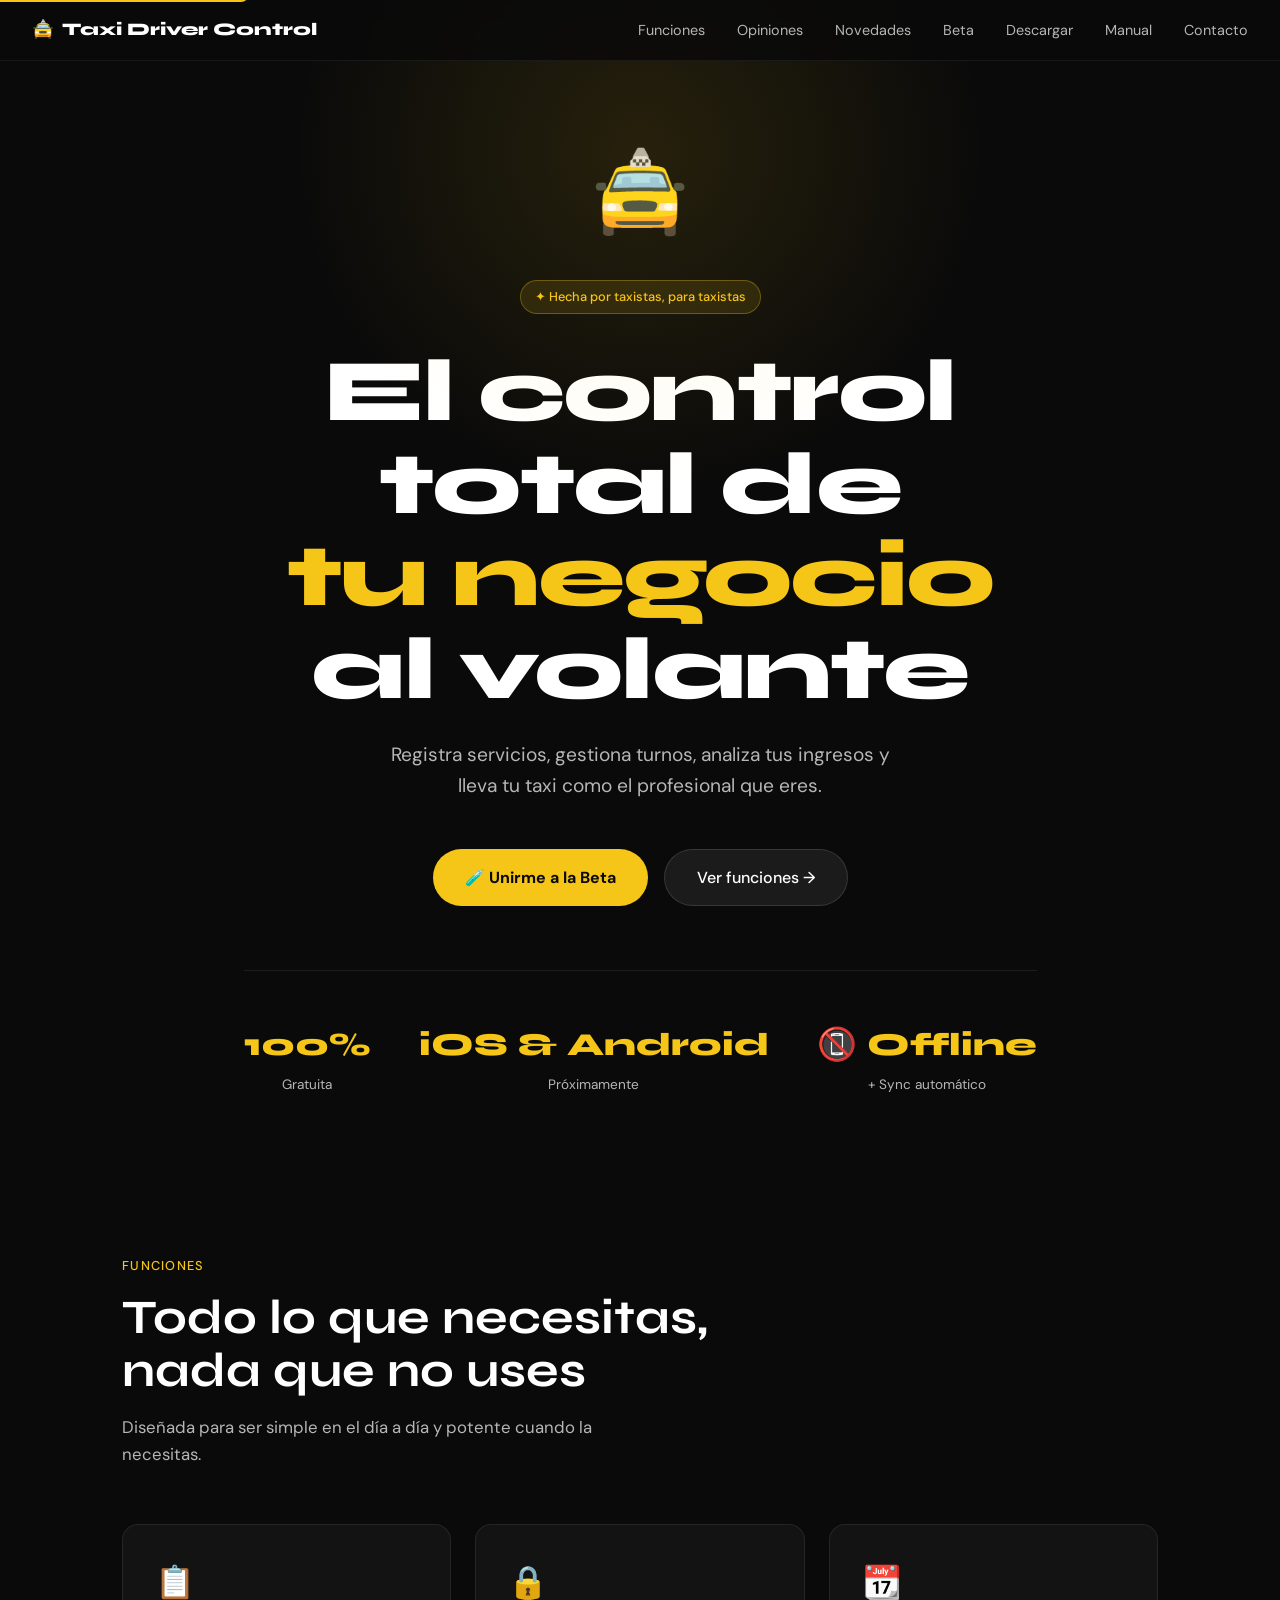
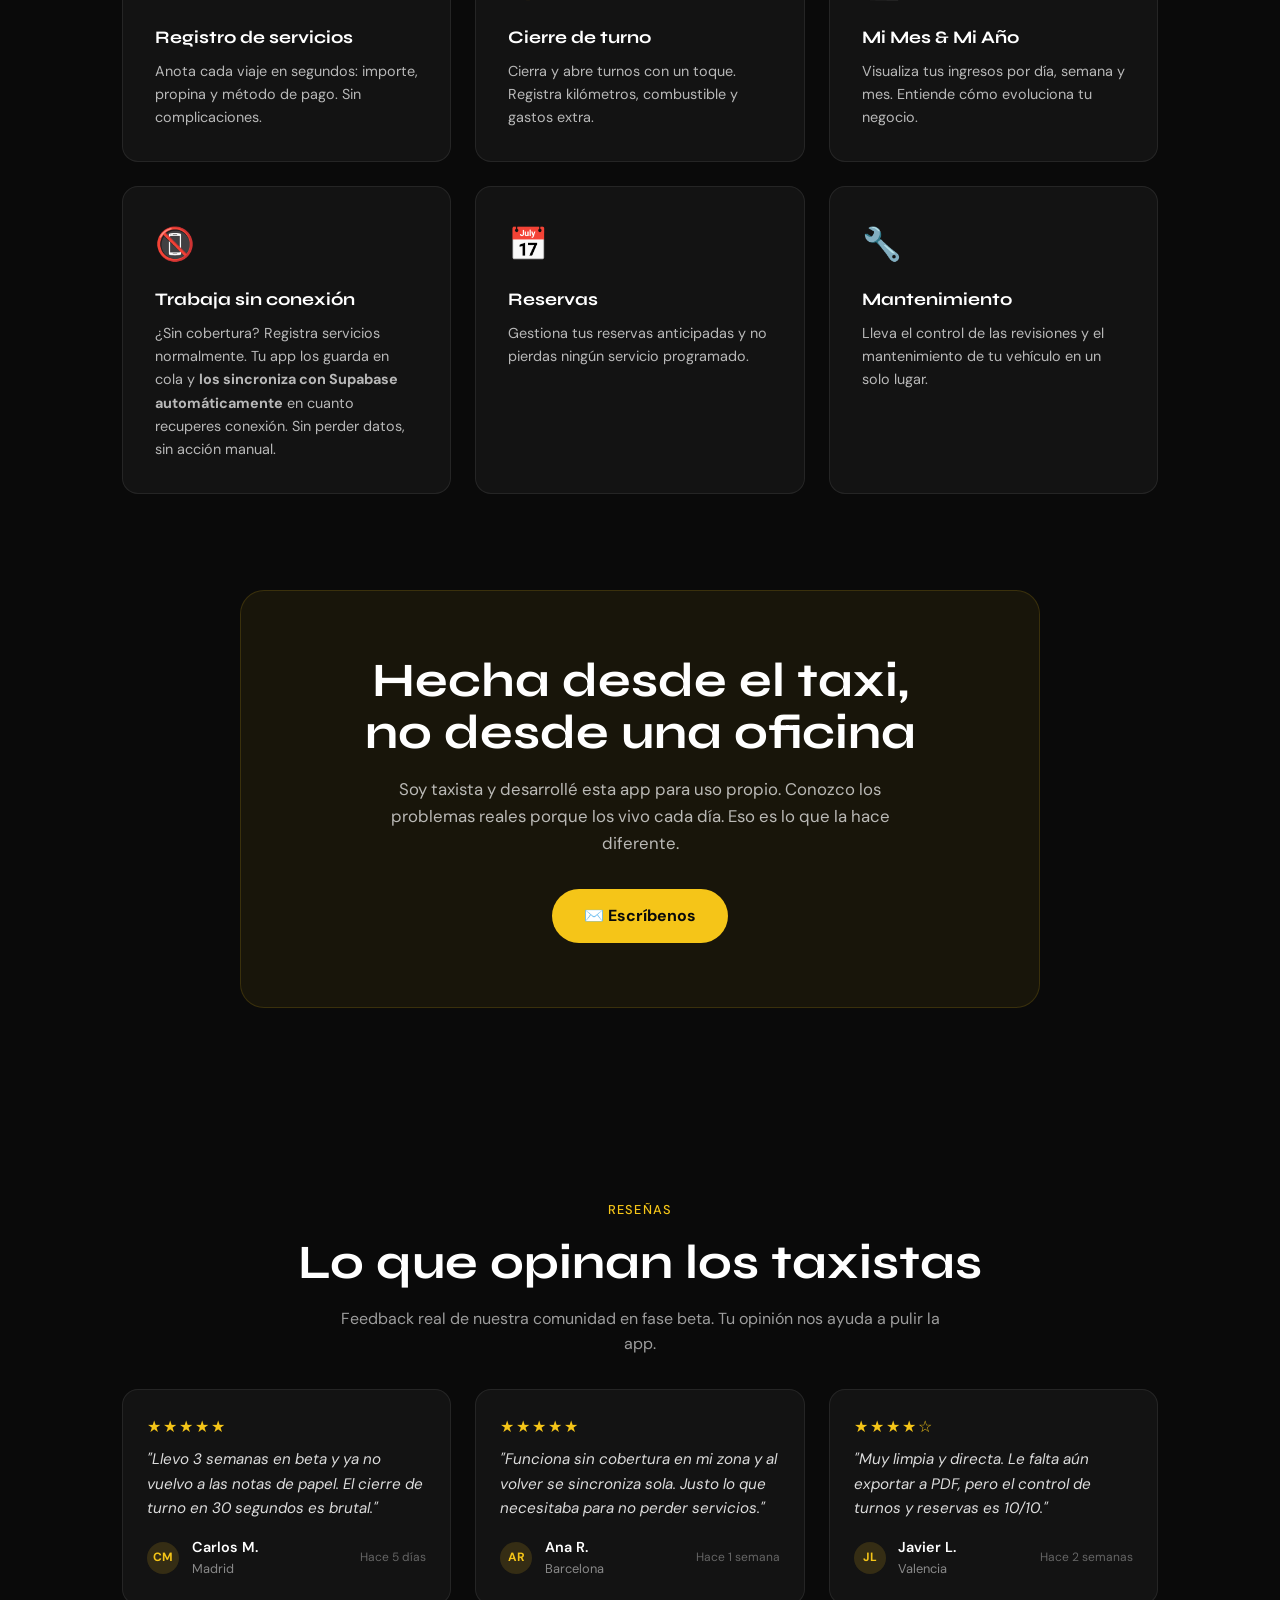
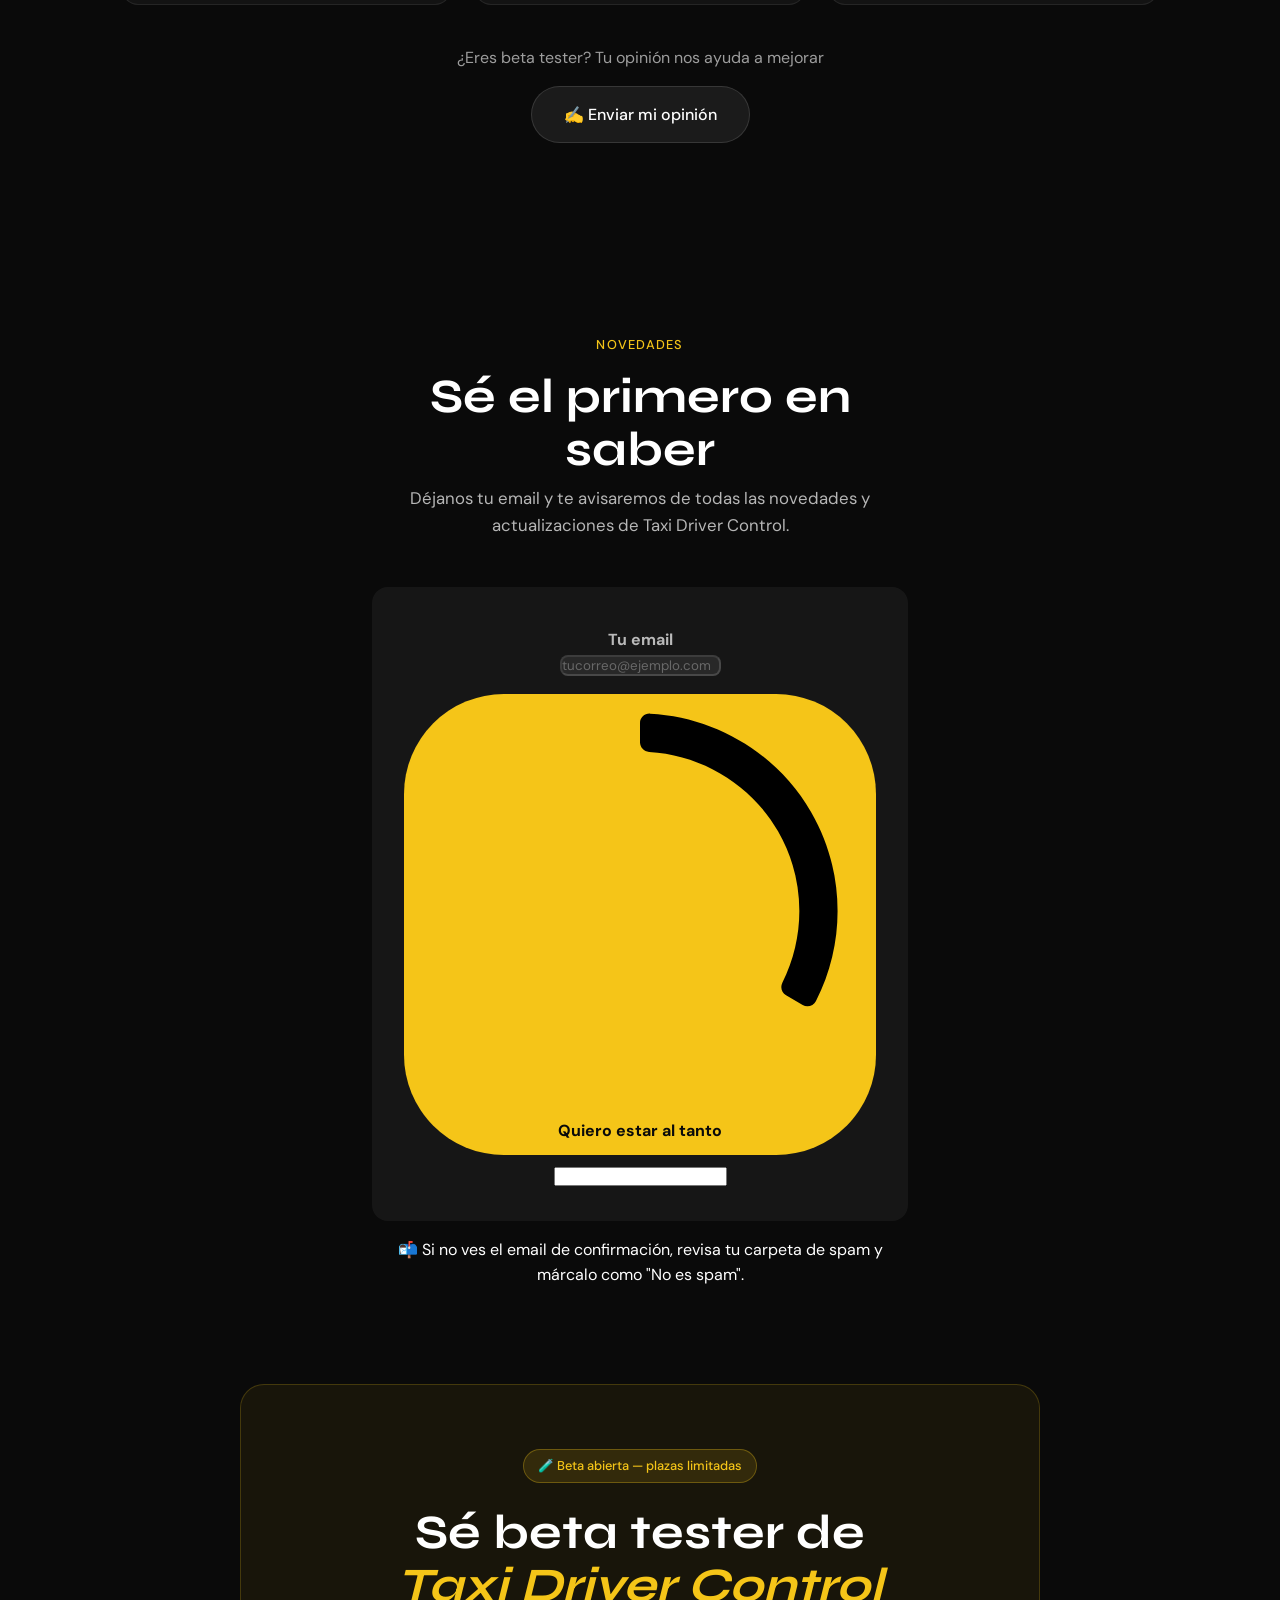
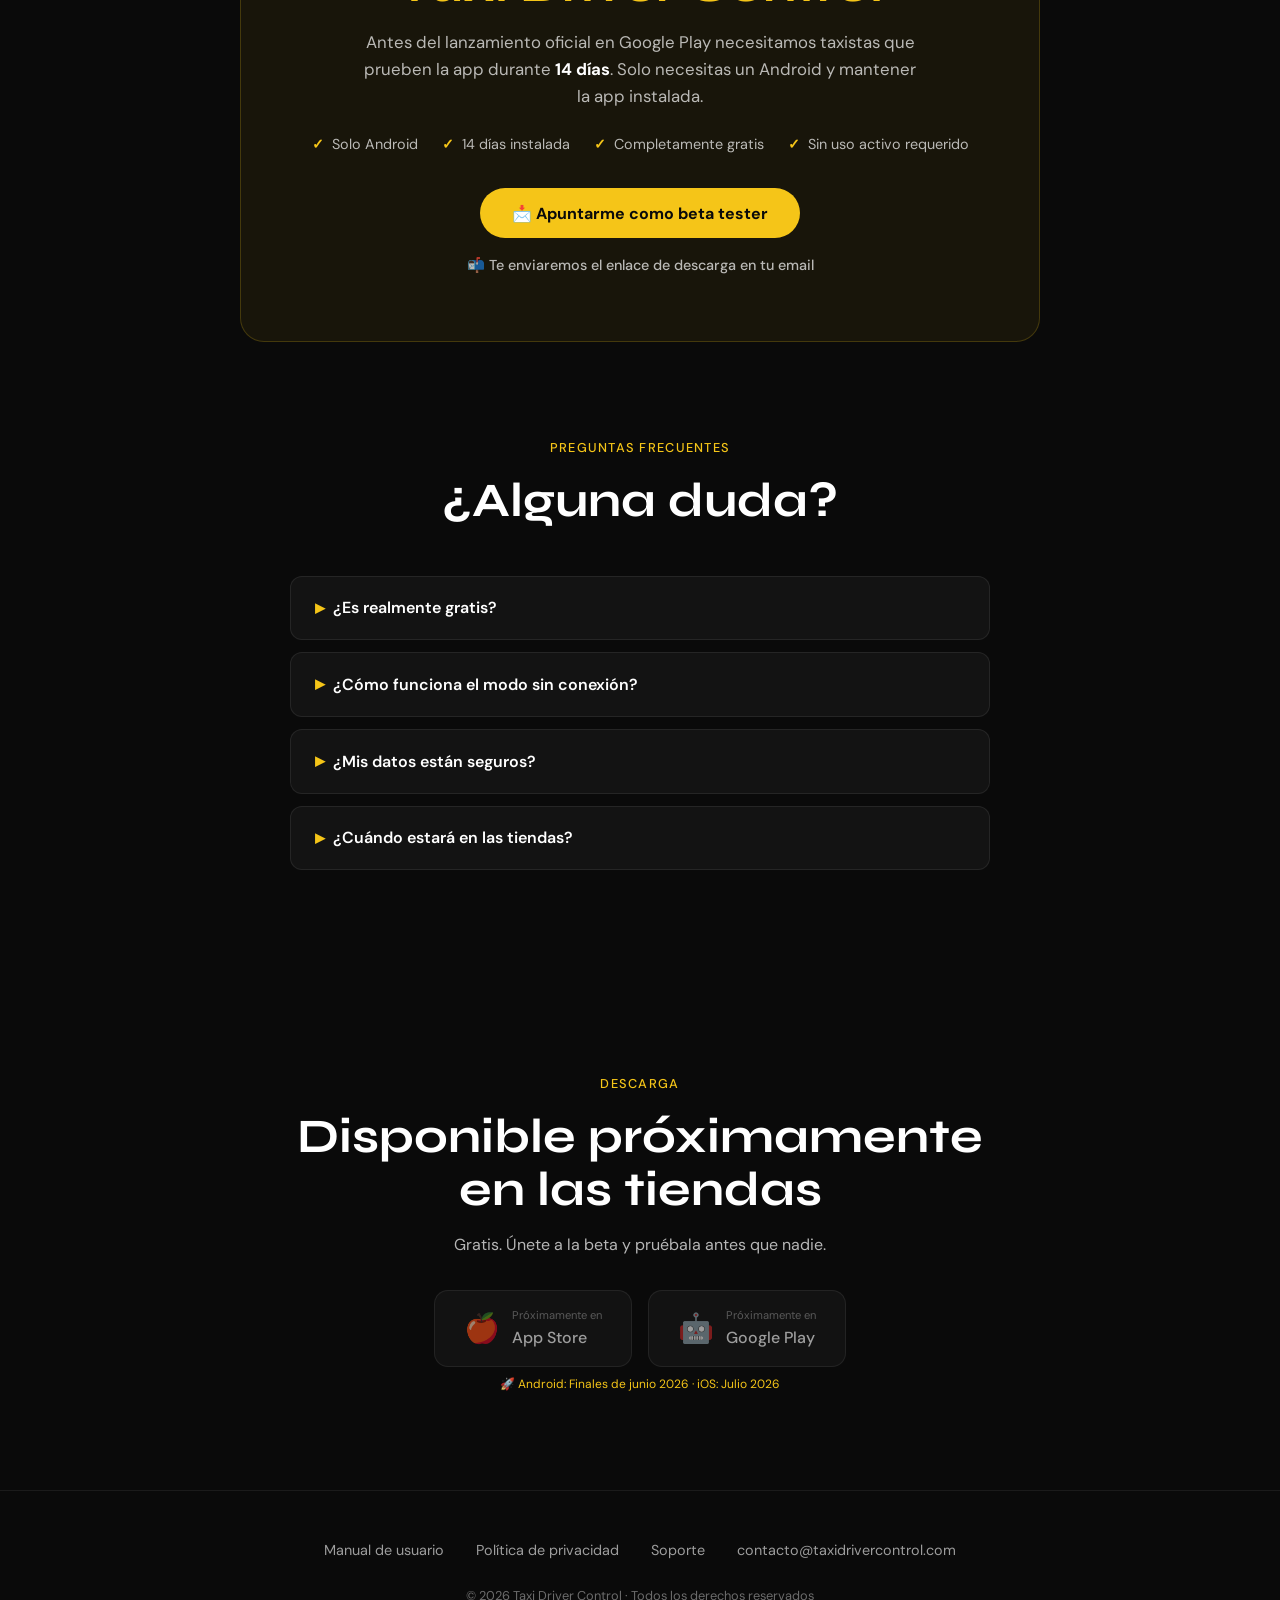
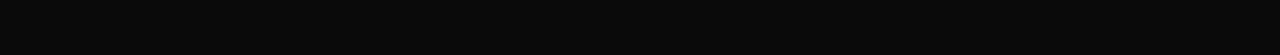
==== index.html @ ce094428 "fix: actualizar API key Brevo tras compromiso de seguridad" ====
<!DOCTYPE html>
<html lang="es">
<head>
  <meta charset="UTF-8" />
  <meta name="viewport" content="width=device-width, initial-scale=1.0" />
  <title>Taxi Driver Control — Gestiona tu taxi como un profesional</title>
  <meta name="description" content="La app de gestión para taxistas profesionales. Controla tus servicios, ingresos y turnos desde el móvil." />
  <link rel="canonical" href="https://taxidrivercontrol.com" />
  <link rel="icon" type="image/png" href="/favicon.png">
  <link rel="apple-touch-icon" href="/apple-touch-icon.png">
  <meta property="og:title" content="Taxi Driver Control — Gestiona tu taxi como un profesional">
  <meta property="og:description" content="La app de gestión para taxistas profesionales.">
  <meta property="og:image" content="https://taxidrivercontrol.com/og-image.jpg">
  <meta property="og:url" content="https://taxidrivercontrol.com">
  <meta property="og:type" content="website">
  <meta name="theme-color" content="#0a0a0a">
  <link rel="preconnect" href="https://fonts.googleapis.com" />
  <link href="https://fonts.googleapis.com/css2?family=Syne:wght@400;700;800&family=DM+Sans:wght@400;500&display=swap" rel="stylesheet" />
  <link rel="stylesheet" href="https://sibforms.com/forms/end-form/build/sib-styles.css">
  <style>
    *, *::before, *::after { box-sizing: border-box; margin: 0; padding: 0; }
    :root { --negro: #0a0a0a; --amarillo: #f5c518; --gris: #f4f4f2; --blanco: #ffffff; --radio: 16px; }
    html { scroll-behavior: smooth; }
    body { font-family: 'DM Sans', sans-serif; background: var(--negro); color: var(--blanco); line-height: 1.6; }
    .skip-link { position: absolute; top: -40px; left: 0; background: var(--amarillo); color: var(--negro); padding: 8px 16px; z-index: 1000; text-decoration: none; font-weight: 600; border-radius: 0 0 8px 0; transition: top 0.2s; }
    .skip-link:focus { top: 0; }
    nav { position: fixed; top: 0; left: 0; right: 0; z-index: 100; display: flex; align-items: center; justify-content: space-between; padding: 1rem 2rem; background: rgba(10,10,10,0.85); backdrop-filter: blur(10px); border-bottom: 1px solid rgba(255,255,255,0.06); }
    .logo { font-family: 'Syne', sans-serif; font-weight: 800; font-size: 1.1rem; color: var(--amarillo); text-decoration: none; display: flex; align-items: center; gap: 8px; }
    .logo span { color: var(--blanco); }
    nav a.nav-link { color: rgba(255,255,255,0.7); text-decoration: none; font-size: 0.9rem; transition: color 0.2s; }
    nav a.nav-link:hover, nav a.nav-link:focus { color: var(--blanco); outline: none; }
    .nav-links { display: flex; gap: 2rem; align-items: center; }
    .hero { min-height: 100vh; display: flex; flex-direction: column; align-items: center; justify-content: center; text-align: center; padding: 8rem 2rem 4rem; position: relative; overflow: hidden; }
    .hero::before { content: ''; position: absolute; top: -200px; left: 50%; transform: translateX(-50%); width: 700px; height: 700px; background: radial-gradient(circle, rgba(245,197,24,0.12) 0%, transparent 70%); pointer-events: none; }
    .badge { display: inline-flex; align-items: center; gap: 6px; background: rgba(245,197,24,0.12); border: 1px solid rgba(245,197,24,0.3); color: var(--amarillo); font-size: 0.8rem; font-weight: 500; padding: 6px 14px; border-radius: 100px; margin-bottom: 2rem; }
    h1 { font-family: 'Syne', sans-serif; font-weight: 800; font-size: clamp(2.8rem, 7vw, 5.5rem); line-height: 1.05; letter-spacing: -0.02em; margin-bottom: 1.5rem; max-width: 800px; }
    h1 em { font-style: normal; color: var(--amarillo); }
    .hero-sub { font-size: clamp(1rem, 2vw, 1.2rem); color: rgba(255,255,255,0.7); max-width: 520px; margin-bottom: 3rem; }
    .botones { display: flex; gap: 1rem; flex-wrap: wrap; justify-content: center; }
    .btn-primary { background: var(--amarillo); color: var(--negro); font-family: 'DM Sans', sans-serif; font-weight: 700; font-size: 1rem; padding: 0.9rem 2rem; border-radius: 100px; text-decoration: none; transition: transform 0.15s, box-shadow 0.15s; display: inline-flex; align-items: center; gap: 8px; }
    .btn-primary:hover, .btn-primary:focus { transform: translateY(-2px); box-shadow: 0 8px 24px rgba(245,197,24,0.3); outline: none; }
    .btn-secondary { background: rgba(255,255,255,0.07); color: var(--blanco); font-family: 'DM Sans', sans-serif; font-weight: 500; font-size: 1rem; padding: 0.9rem 2rem; border-radius: 100px; text-decoration: none; border: 1px solid rgba(255,255,255,0.12); transition: background 0.15s; display: inline-flex; align-items: center; gap: 8px; }
    .btn-secondary:hover, .btn-secondary:focus { background: rgba(255,255,255,0.12); outline: none; }
    .taxi-icon { font-size: 5rem; margin-bottom: 1.5rem; display: block; animation: float 3s ease-in-out infinite; }
    @keyframes float { 0%, 100% { transform: translateY(0); } 50% { transform: translateY(-10px); } }
    .stats { display: flex; gap: 3rem; justify-content: center; flex-wrap: wrap; margin-top: 4rem; padding-top: 3rem; border-top: 1px solid rgba(255,255,255,0.08); }
    .stat { text-align: center; }
    .stat-num { font-family: 'Syne', sans-serif; font-weight: 800; font-size: 2rem; color: var(--amarillo); }
    .stat-label { font-size: 0.85rem; color: rgba(255,255,255,0.7); margin-top: 4px; }
    .section { padding: 6rem 2rem; max-width: 1100px; margin: 0 auto; }
    .section-label { font-size: 0.8rem; font-weight: 500; letter-spacing: 0.1em; text-transform: uppercase; color: var(--amarillo); margin-bottom: 1rem; }
    h2 { font-family: 'Syne', sans-serif; font-weight: 700; font-size: clamp(2rem, 4vw, 3rem); line-height: 1.1; margin-bottom: 1rem; }
    .section-sub { font-size: 1.05rem; color: rgba(255,255,255,0.7); max-width: 500px; margin-bottom: 3.5rem; }
    .features-grid { display: grid; grid-template-columns: repeat(auto-fit, minmax(280px, 1fr)); gap: 1.5rem; }
    .feature-card { background: rgba(255,255,255,0.04); border: 1px solid rgba(255,255,255,0.08); border-radius: var(--radio); padding: 2rem; transition: border-color 0.2s, transform 0.2s; cursor: default; }
    .feature-card:hover { border-color: rgba(245,197,24,0.3); transform: translateY(-4px); }
    .feature-icon { font-size: 2rem; margin-bottom: 1rem; display: block; }
    .feature-title { font-family: 'Syne', sans-serif; font-weight: 700; font-size: 1.1rem; margin-bottom: 0.5rem; }
    .feature-desc { font-size: 0.9rem; color: rgba(255,255,255,0.7); line-height: 1.6; }
    .por-taxistas { background: rgba(245,197,24,0.06); border: 1px solid rgba(245,197,24,0.15); border-radius: 24px; padding: 4rem 3rem; text-align: center; max-width: 800px; margin: 0 auto; }
    .por-taxistas h2 { margin-bottom: 1rem; }
    .por-taxistas p { color: rgba(255,255,255,0.7); font-size: 1.05rem; max-width: 560px; margin: 0 auto 2rem; }
    .registro-section { padding: 6rem 2rem; max-width: 600px; margin: 0 auto; text-align: center; }
    .registro-section h2 { margin-bottom: 0.5rem; }
    .registro-section .section-sub { margin: 0 auto 3rem; }
    .sib-form { background-color: transparent !important; padding: 0 !important; }
    .sib-form-container { background-color: transparent !important; }
    #sib-container { background-color: rgba(255,255,255,0.05) !important; border-color: rgba(255,255,255,0.12) !important; border-radius: 16px !important; max-width: 100% !important; padding: 2rem !important; }
    #sib-container .entry__label { color: rgba(255,255,255,0.7) !important; font-family: 'DM Sans', sans-serif !important; }
    #sib-container .input { background: rgba(255,255,255,0.08) !important; border-color: rgba(255,255,255,0.15) !important; color: white !important; border-radius: 8px !important; font-family: 'DM Sans', sans-serif !important; }
    #sib-container .input::placeholder { color: rgba(255,255,255,0.3) !important; }
    #sib-container .input:focus { border-color: var(--amarillo) !important; outline: none; box-shadow: 0 0 0 3px rgba(245,197,24,0.2) !important; }
    #sib-container .sib-form-block__button { background-color: var(--amarillo) !important; color: #0a0a0a !important; font-weight: 700 !important; border-radius: 100px !important; padding: 0.85rem 2rem !important; font-family: 'DM Sans', sans-serif !important; width: 100% !important; cursor: pointer !important; transition: transform 0.15s !important; }
    #sib-container .sib-form-block__button:hover { transform: translateY(-2px) !important; }
    #sib-container .sib-form-block p { color: rgba(255,255,255,0.7) !important; font-family: 'DM Sans', sans-serif !important; }
    .sib-form-block p:first-child { display: none; }
    .beta-card { background: rgba(245,197,24,0.06); border: 1px solid rgba(245,197,24,0.2); border-radius: 24px; padding: 4rem 3rem; text-align: center; max-width: 800px; margin: 0 auto; }
    .beta-features { display: flex; flex-wrap: wrap; justify-content: center; gap: 1.5rem; margin-bottom: 2rem; }
    .beta-feature { display: flex; align-items: center; gap: 8px; color: rgba(255,255,255,0.7); font-size: 0.9rem; }
    .beta-feature span { color: var(--amarillo); font-weight: 700; }
    .faq { max-width: 700px; margin: 3rem auto 0; }
    .faq details { background: rgba(255,255,255,0.04); border: 1px solid rgba(255,255,255,0.08); border-radius: 12px; padding: 1rem 1.5rem; margin-bottom: 0.75rem; transition: border-color 0.2s; }
    .faq details:hover { border-color: rgba(245,197,24,0.3); }
    .faq summary { font-weight: 600; cursor: pointer; list-style: none; display: flex; align-items: center; gap: 8px; }
    .faq summary::-webkit-details-marker { display: none; }
    .faq summary::before { content: "▸"; color: var(--amarillo); font-size: 1.2rem; transition: transform 0.2s; }
    .faq details[open] summary::before { transform: rotate(90deg); }
    .faq p { margin-top: 0.75rem; color: rgba(255,255,255,0.7); line-height: 1.6; }
    .download-section { text-align: center; padding: 6rem 2rem; }
    .store-buttons { display: flex; gap: 1rem; justify-content: center; flex-wrap: wrap; margin-top: 2rem; }
    .store-btn { display: inline-flex; align-items: center; gap: 12px; background: rgba(255,255,255,0.06); border: 1px solid rgba(255,255,255,0.12); border-radius: 14px; padding: 0.9rem 1.8rem; text-decoration: none; color: var(--blanco); opacity: 0.6; cursor: not-allowed; }
    .store-btn-icon { font-size: 1.8rem; }
    .store-btn-text { text-align: left; }
    .store-btn-sub { font-size: 0.7rem; color: rgba(255,255,255,0.5); display: block; }
    .store-btn-name { font-size: 1rem; font-weight: 500; }
    .proximamente { font-size: 0.75rem; color: var(--amarillo); margin-top: 0.5rem; display: block; }
    footer { border-top: 1px solid rgba(255,255,255,0.07); padding: 3rem 2rem; text-align: center; }
    .footer-links { display: flex; gap: 2rem; justify-content: center; flex-wrap: wrap; margin-bottom: 1.5rem; }
    .footer-links a { color: rgba(255,255,255,0.6); text-decoration: none; font-size: 0.9rem; transition: color 0.2s; }
    .footer-links a:hover, .footer-links a:focus { color: var(--blanco); }
    .footer-copy { font-size: 0.8rem; color: rgba(255,255,255,0.4); }
    .hamburger { display: none; background: none; border: none; cursor: pointer; padding: 6px; flex-shrink: 0; }
    .hamburger span { display: block; width: 24px; height: 2px; background: var(--blanco); margin: 5px 0; border-radius: 2px; transition: background 0.2s; }
    @media (max-width: 700px) {
      nav { padding: 0.9rem 1.2rem; }
      .hamburger { display: block; }
      .nav-links { display: none !important; position: fixed; top: 57px; left: 0; right: 0; background: rgba(10,10,10,0.97); backdrop-filter: blur(12px); flex-direction: column; gap: 0; padding: 0.5rem 0 1rem; border-bottom: 1px solid rgba(255,255,255,0.08); z-index: 99; }
      .nav-links.open { display: flex !important; }
      .nav-links a { padding: 1rem 1.5rem; font-size: 1rem; border-bottom: 1px solid rgba(255,255,255,0.05); }
      .por-taxistas, .beta-card { padding: 2.5rem 1.5rem; margin: 0 1rem; }
    }
    .reviews-section { padding: 6rem 2rem; max-width: 1100px; margin: 0 auto; }
    .reviews-grid { display: grid; grid-template-columns: repeat(auto-fit, minmax(300px, 1fr)); gap: 1.5rem; margin-top: 2rem; }
    .review-card { background: rgba(255,255,255,0.04); border: 1px solid rgba(255,255,255,0.08); border-radius: var(--radio); padding: 1.5rem; transition: transform 0.2s, border-color 0.2s; }
    .review-card:hover { border-color: rgba(245,197,24,0.3); transform: translateY(-4px); }
    .review-stars { color: var(--amarillo); font-size: 1rem; margin-bottom: 0.5rem; letter-spacing: 2px; }
    .review-text { color: rgba(255,255,255,0.85); font-size: 0.95rem; line-height: 1.6; margin-bottom: 1rem; font-style: italic; }
    .review-meta { display: flex; align-items: center; gap: 0.8rem; }
    .review-avatar { width: 32px; height: 32px; background: rgba(245,197,24,0.15); border-radius: 50%; display: flex; align-items: center; justify-content: center; font-size: 0.75rem; color: var(--amarillo); font-weight: 700; flex-shrink: 0; }
    .review-author { font-weight: 600; color: var(--blanco); font-size: 0.9rem; }
    .review-role { font-size: 0.8rem; color: rgba(255,255,255,0.5); }
    .review-date { margin-left: auto; font-size: 0.75rem; color: rgba(255,255,255,0.35); }
    .review-cta { text-align: center; margin-top: 2.5rem; }
  </style>
  <script async src="https://www.googletagmanager.com/gtag/js?id=G-44CJNMQ6ED"></script>
  <script>
    window.dataLayer = window.dataLayer || [];
    function gtag(){dataLayer.push(arguments);}
    gtag("js", new Date());
    gtag("config", "G-44CJNMQ6ED");
  </script>
</head>
<body>
  <a href="#main" class="skip-link">Saltar al contenido principal</a>
  <nav>
    <a href="/" class="logo">🚖 <span>Taxi Driver Control</span></a>
    <button class="hamburger" id="hamburger" aria-label="Abrir menú" aria-expanded="false" aria-controls="navlinks">
      <span></span><span></span><span></span>
    </button>
    <div class="nav-links" id="navlinks">
      <a href="#funciones" class="nav-link">Funciones</a>
      <a href="#testimonios" class="nav-link">Opiniones</a>
      <a href="#registro" class="nav-link">Novedades</a>
      <a href="#beta" class="nav-link">Beta</a>
      <a href="#descargar" class="nav-link">Descargar</a>
      <a href="/manual.html" class="nav-link">Manual</a>
      <a href="mailto:contacto@taxidrivercontrol.com" class="nav-link">Contacto</a>
    </div>
  </nav>

  <main id="main">
    <section class="hero">
      <span class="taxi-icon" aria-hidden="true">🚖</span>
      <div class="badge">✦ Hecha por taxistas, para taxistas</div>
      <h1>El control total de<br/><em>tu negocio</em> al volante</h1>
      <p class="hero-sub">Registra servicios, gestiona turnos, analiza tus ingresos y lleva tu taxi como el profesional que eres.</p>
      <div class="botones">
        <a href="#beta" class="btn-primary">🧪 Unirme a la Beta</a>
        <a href="#funciones" class="btn-secondary">Ver funciones →</a>
      </div>
      <div class="stats">
        <div class="stat"><div class="stat-num">100%</div><div class="stat-label">Gratuita</div></div>
        <div class="stat"><div class="stat-num">iOS & Android</div><div class="stat-label">Próximamente</div></div>
        <div class="stat"><div class="stat-num">📵 Offline</div><div class="stat-label">+ Sync automático</div></div>
      </div>
    </section>

    <section class="section" id="funciones">
      <p class="section-label">Funciones</p>
      <h2>Todo lo que necesitas,<br/>nada que no uses</h2>
      <p class="section-sub">Diseñada para ser simple en el día a día y potente cuando la necesitas.</p>
      <div class="features-grid">
        <div class="feature-card"><span class="feature-icon" aria-hidden="true">📋</span><div class="feature-title">Registro de servicios</div><div class="feature-desc">Anota cada viaje en segundos: importe, propina y método de pago. Sin complicaciones.</div></div>
        <div class="feature-card"><span class="feature-icon" aria-hidden="true">🔒</span><div class="feature-title">Cierre de turno</div><div class="feature-desc">Cierra y abre turnos con un toque. Registra kilómetros, combustible y gastos extra.</div></div>
        <div class="feature-card"><span class="feature-icon" aria-hidden="true">📆</span><div class="feature-title">Mi Mes & Mi Año</div><div class="feature-desc">Visualiza tus ingresos por día, semana y mes. Entiende cómo evoluciona tu negocio.</div></div>
        <div class="feature-card"><span class="feature-icon" aria-hidden="true">📵</span><div class="feature-title">Trabaja sin conexión</div><div class="feature-desc">¿Sin cobertura? Registra servicios normalmente. Tu app los guarda en cola y <strong>los sincroniza con Supabase automáticamente</strong> en cuanto recuperes conexión. Sin perder datos, sin acción manual.</div></div>
        <div class="feature-card"><span class="feature-icon" aria-hidden="true">📅</span><div class="feature-title">Reservas</div><div class="feature-desc">Gestiona tus reservas anticipadas y no pierdas ningún servicio programado.</div></div>
        <div class="feature-card"><span class="feature-icon" aria-hidden="true">🔧</span><div class="feature-title">Mantenimiento</div><div class="feature-desc">Lleva el control de las revisiones y el mantenimiento de tu vehículo en un solo lugar.</div></div>
      </div>
    </section>

    <div style="padding: 0 2rem 6rem;">
      <div class="por-taxistas">
        <h2>Hecha desde el taxi,<br/>no desde una oficina</h2>
        <p>Soy taxista y desarrollé esta app para uso propio. Conozco los problemas reales porque los vivo cada día. Eso es lo que la hace diferente.</p>
        <a href="mailto:contacto@taxidrivercontrol.com" class="btn-primary">✉️ Escríbenos</a>
      </div>
    </div>

    <section class="reviews-section" id="resenas">
      <p class="section-label" style="text-align:center">Reseñas</p>
      <h2 style="text-align:center; margin-bottom:1rem">Lo que opinan los taxistas</h2>
      <p style="text-align:center; color:rgba(255,255,255,0.6); margin-bottom:2rem; max-width: 600px; margin-left: auto; margin-right: auto;">Feedback real de nuestra comunidad en fase beta. Tu opinión nos ayuda a pulir la app.</p>
      <div class="reviews-grid">
        <div class="review-card">
          <div class="review-stars">★★★★★</div>
          <p class="review-text">"Llevo 3 semanas en beta y ya no vuelvo a las notas de papel. El cierre de turno en 30 segundos es brutal."</p>
          <div class="review-meta">
            <div class="review-avatar">CM</div>
            <div><div class="review-author">Carlos M.</div><div class="review-role">Madrid</div></div>
            <span class="review-date">Hace 5 días</span>
          </div>
        </div>
        <div class="review-card">
          <div class="review-stars">★★★★★</div>
          <p class="review-text">"Funciona sin cobertura en mi zona y al volver se sincroniza sola. Justo lo que necesitaba para no perder servicios."</p>
          <div class="review-meta">
            <div class="review-avatar">AR</div>
            <div><div class="review-author">Ana R.</div><div class="review-role">Barcelona</div></div>
            <span class="review-date">Hace 1 semana</span>
          </div>
        </div>
        <div class="review-card">
          <div class="review-stars">★★★★☆</div>
          <p class="review-text">"Muy limpia y directa. Le falta aún exportar a PDF, pero el control de turnos y reservas es 10/10."</p>
          <div class="review-meta">
            <div class="review-avatar">JL</div>
            <div><div class="review-author">Javier L.</div><div class="review-role">Valencia</div></div>
            <span class="review-date">Hace 2 semanas</span>
          </div>
        </div>
      </div>
      <div class="review-cta">
        <p style="color:rgba(255,255,255,0.6); margin-bottom:1rem;">¿Eres beta tester? Tu opinión nos ayuda a mejorar</p>
        <a href="mailto:contacto@taxidrivercontrol.com?subject=Reseña%20Beta%20-%20Taxi%20Driver%20Control&body=Hola,%20quiero%20compartir%20mi%20experiencia%20con%20la%20app..." class="btn-secondary">✍️ Enviar mi opinión</a>
      </div>
    </section>

    <section class="registro-section" id="registro">
      <p class="section-label">Novedades</p>
      <h2>Sé el primero en saber</h2>
      <p class="section-sub">Déjanos tu email y te avisaremos de todas las novedades y actualizaciones de Taxi Driver Control.</p>
      <div id="sib-form-container" class="sib-form-container">
        <div id="sib-container" class="sib-container--large sib-container--vertical">
          <form id="sib-form" method="POST" action="https://4d8252d6.sibforms.com/serve/[base64]">
            <div style="padding: 8px 0;">
              <div class="sib-input sib-form-block">
                <div class="form__entry entry_block">
                  <div class="form__label-row">
                    <label class="entry__label" style="font-weight:700; text-align:left; font-family:Helvetica,sans-serif; font-size:16px; color:#3c4858;" for="EMAIL" data-required="*">Tu email</label>
                    <div class="entry__field">
                      <input class="input" type="text" id="EMAIL" name="EMAIL" autocomplete="off" value="" placeholder="tucorreo@ejemplo.com" data-required="true" required />
                    </div>
                  </div>
                  <label class="entry__error entry__error--primary" style="font-family:Helvetica,sans-serif; font-size:14px; color:#661d1d; background-color:#ffeded; border-color:#ff4949; border-radius:3px;"></label>
                </div>
              </div>
            </div>
            <div style="padding: 8px 0;">
              <div class="sib-form-block" style="text-align:left">
                <button class="sib-form-block__button sib-form-block__button-with-loader" style="font-family:Helvetica,sans-serif; font-size:16px; font-weight:700; color:#FFFFFF; background-color:#3E4857; border-width:0px; border-radius:3px;" form="sib-form" type="submit">
                  <svg class="icon clickable__icon progress-indicator__icon sib-hide-loader-icon" viewBox="0 0 512 512">
                    <path d="M460.116 373.846l-20.823-12.022c-5.541-3.199-7.54-10.159-4.663-15.874 30.137-59.886 28.343-131.652-5.386-189.946-33.641-58.394-94.896-95.833-161.827-99.676C261.028 55.961 256 50.751 256 44.352V20.309c0-6.904 5.808-12.337 12.703-11.982 83.556 4.306 160.163 50.864 202.11 123.677 42.063 72.696 44.079 162.316 6.031 236.832-3.14 6.148-10.75 8.461-16.728 5.01z" />
                  </svg>
                  Quiero estar al tanto
                </button>
              </div>
            </div>
            <input type="text" name="email_address_check" value="" class="input--hidden">
            <input type="hidden" name="locale" value="es">
            <input type="hidden" name="html_type" value="simple">
          </form>
        </div>
      </div>
      <p style="color:white; font-size:1rem; margin-top:1rem;">
        📬 Si no ves el email de confirmación, revisa tu carpeta de spam y márcalo como "No es spam".
      </p>
    </section>

    <!-- SECCIÓN BETA CON MODAL -->
    <section class="section" id="beta" style="padding-top: 0;">
      <div class="beta-card">
        <div class="badge" style="margin: 0 auto 1.5rem;">🧪 Beta abierta — plazas limitadas</div>
        <h2 style="margin-bottom: 1rem;">Sé beta tester de<br/><em style="color: var(--amarillo);">Taxi Driver Control</em></h2>
        <p style="color: rgba(255,255,255,0.7); font-size: 1.05rem; max-width: 560px; margin: 0 auto 1.5rem;">Antes del lanzamiento oficial en Google Play necesitamos taxistas que prueben la app durante <strong style="color: white;">14 días</strong>. Solo necesitas un Android y mantener la app instalada.</p>
        <div class="beta-features">
          <div class="beta-feature"><span>✓</span> Solo Android</div>
          <div class="beta-feature"><span>✓</span> 14 días instalada</div>
          <div class="beta-feature"><span>✓</span> Completamente gratis</div>
          <div class="beta-feature"><span>✓</span> Sin uso activo requerido</div>
        </div>
        <button onclick="abrirModalBeta()" class="btn-primary" style="font-size: 1rem; border: none; cursor: pointer;">📩 Apuntarme como beta tester</button>
        <p style="color: rgba(255,255,255,0.7); font-size: 0.9rem; margin-top: 1rem; font-weight: 500;">📬 Te enviaremos el enlace de descarga en tu email</p>
      </div>
    </section>

    <!-- MODAL BETA -->
    <div id="modal-beta" style="display:none; position:fixed; inset:0; background:rgba(0,0,0,0.8); z-index:999; align-items:center; justify-content:center; padding:1rem;">
      <div style="background:#1a1a1a; border:1px solid rgba(245,197,24,0.3); border-radius:20px; padding:2.5rem; max-width:460px; width:100%; position:relative;">
        <button onclick="cerrarModalBeta()" style="position:absolute; top:1rem; right:1rem; background:none; border:none; color:rgba(255,255,255,0.5); font-size:1.4rem; cursor:pointer; line-height:1;">✕</button>
        <div style="text-align:center; margin-bottom:1.5rem;">
          <div style="font-size:2.5rem; margin-bottom:0.5rem;">🚖</div>
          <h3 style="font-family:'Syne',sans-serif; font-size:1.4rem; font-weight:700; margin-bottom:0.5rem;">Únete a la beta</h3>
          <p style="color:rgba(255,255,255,0.6); font-size:0.9rem;">Introduce tu email de Google (Gmail) y te añadiremos a la lista de testers. Recibirás el enlace de descarga en los próximos minutos.</p>
        </div>
        <div id="beta-form">
          <input
            type="email"
            id="beta-email"
            placeholder="tucorreo@gmail.com"
            style="width:100%; padding:0.85rem 1rem; background:rgba(255,255,255,0.08); border:1px solid rgba(255,255,255,0.15); border-radius:10px; color:white; font-size:1rem; font-family:'DM Sans',sans-serif; margin-bottom:0.75rem; outline:none;"
            onfocus="this.style.borderColor='#f5c518'"
            onblur="this.style.borderColor='rgba(255,255,255,0.15)'"
          />
          <p style="color:rgba(255,255,255,0.45); font-size:0.8rem; margin-bottom:1.2rem;">📬 Revisa también tu carpeta de spam si no ves el email en unos minutos.</p>
          <button onclick="enviarSolicitudBeta()" id="beta-btn" style="width:100%; padding:0.9rem; background:#f5c518; color:#0a0a0a; font-weight:700; font-size:1rem; border:none; border-radius:100px; cursor:pointer; font-family:'DM Sans',sans-serif; transition:transform 0.15s;">
            Solicitar acceso a la beta
          </button>
        </div>
        <div id="beta-ok" style="display:none; text-align:center; padding:1rem 0;">
          <div style="font-size:3rem; margin-bottom:1rem;">✅</div>
          <h3 style="font-family:'Syne',sans-serif; font-size:1.3rem; margin-bottom:0.5rem;">¡Solicitud recibida!</h3>
          <p style="color:rgba(255,255,255,0.6); font-size:0.9rem;">Te añadiremos a la lista y recibirás el enlace de descarga en tu email. Revisa también la carpeta de spam.</p>
        </div>
      </div>
    </div>

    <section class="section" style="padding-top: 0;">
      <p class="section-label" style="text-align:center">Preguntas frecuentes</p>
      <h2 style="text-align:center; margin-bottom:2rem">¿Alguna duda?</h2>
      <div class="faq">
        <details><summary>¿Es realmente gratis?</summary><p>Sí, 100% gratuita. Sin suscripciones, sin funciones ocultas de pago y sin anuncios.</p></details>
        <details><summary>¿Cómo funciona el modo sin conexión?</summary><p>Tus datos viven seguros en <strong>Supabase</strong> (la nube). Cuando no tienes conexión, la app guarda temporalmente los servicios que registras. En cuanto recuperas señal, <strong>se sincronizan automáticamente</strong> con tu cuenta y recibes una notificación.</p></details>
        <details>
          <summary>¿Mis datos están seguros?</summary>
          <p>Sí. No vendemos ni compartimos tus datos, tienes control total: puedes <strong>exportar tus datos</strong> en cualquier momento, <strong>importarlos</strong> si cambias de dispositivo, y <strong>eliminar tu cuenta y todos tus datos</strong> de forma definitiva y automática desde la configuración.</p>
        </details>
        <details><summary>¿Cuándo estará en las tiendas?</summary><p>Estamos en fase beta. El lanzamiento en Google Play está previsto para <strong>finales de junio 2026</strong>. iOS llegará en julio.</p></details>
      </div>
    </section>

    <section class="download-section" id="descargar">
      <p class="section-label">Descarga</p>
      <h2>Disponible próximamente<br/>en las tiendas</h2>
      <p style="color:rgba(255,255,255,0.7); margin-top:0.5rem;">Gratis. Únete a la beta y pruébala antes que nadie.</p>
      <div class="store-buttons">
        <div class="store-btn" role="link" aria-disabled="true">
          <span class="store-btn-icon" aria-hidden="true">🍎</span>
          <div class="store-btn-text">
            <span class="store-btn-sub">Próximamente en</span>
            <span class="store-btn-name">App Store</span>
          </div>
        </div>
        <div class="store-btn" role="link" aria-disabled="true">
          <span class="store-btn-icon" aria-hidden="true">🤖</span>
          <div class="store-btn-text">
            <span class="store-btn-sub">Próximamente en</span>
            <span class="store-btn-name">Google Play</span>
          </div>
        </div>
      </div>
      <span class="proximamente">🚀 Android: Finales de junio 2026 · iOS: Julio 2026</span>
    </section>
  </main>

  <footer>
    <div class="footer-links">
      <a href="/manual.html">Manual de usuario</a>
      <a href="/privacidad.html">Política de privacidad</a>
      <a href="/soporte.html">Soporte</a>
      <a href="mailto:contacto@taxidrivercontrol.com">contacto@taxidrivercontrol.com</a>
    </div>
    <p class="footer-copy">© 2026 Taxi Driver Control · Todos los derechos reservados</p>
  </footer>

  <script>
    const BREVO_API_KEY = ['xkeysib-3bb5b55406156c74565687e0b8af3270060e8fe581a5f2483cd2cee50057f3a4-', '4WFGCvqeIcvD3ewx'].join('');

    // ── Hamburger ─────────────────────────────────────────────────────────────
    document.addEventListener('DOMContentLoaded', () => {
      const hamburger = document.getElementById('hamburger');
      const navLinks = document.getElementById('navlinks');
      if (hamburger && navLinks) {
        hamburger.addEventListener('click', () => {
          const isOpen = navLinks.classList.toggle('open');
          hamburger.setAttribute('aria-expanded', isOpen);
          hamburger.setAttribute('aria-label', isOpen ? 'Cerrar menú' : 'Abrir menú');
        });
        document.querySelectorAll('.nav-link').forEach(link => {
          link.addEventListener('click', () => {
            navLinks.classList.remove('open');
            hamburger.setAttribute('aria-expanded', 'false');
            hamburger.setAttribute('aria-label', 'Abrir menú');
          });
        });
        document.addEventListener('keydown', (e) => {
          if (e.key === 'Escape' && navLinks.classList.contains('open')) {
            navLinks.classList.remove('open');
            hamburger.setAttribute('aria-expanded', 'false');
            hamburger.focus();
          }
        });
      }
    });

    // ── Modal Beta ────────────────────────────────────────────────────────────
    function abrirModalBeta() {
      const modal = document.getElementById('modal-beta');
      modal.style.display = 'flex';
      document.body.style.overflow = 'hidden';
      setTimeout(() => document.getElementById('beta-email').focus(), 100);
    }

    function cerrarModalBeta() {
      document.getElementById('modal-beta').style.display = 'none';
      document.body.style.overflow = '';
      document.getElementById('beta-form').style.display = 'block';
      document.getElementById('beta-ok').style.display = 'none';
      document.getElementById('beta-email').value = '';
      const btn = document.getElementById('beta-btn');
      btn.textContent = 'Solicitar acceso a la beta';
      btn.disabled = false;
    }

    document.addEventListener('keydown', (e) => {
      if (e.key === 'Escape') cerrarModalBeta();
    });

    document.getElementById('modal-beta').addEventListener('click', (e) => {
      if (e.target === document.getElementById('modal-beta')) cerrarModalBeta();
    });

    async function enviarSolicitudBeta() {
      const email = document.getElementById('beta-email').value.trim();
      const btn = document.getElementById('beta-btn');

      if (!email || !email.includes('@')) {
        document.getElementById('beta-email').style.borderColor = '#ff4949';
        document.getElementById('beta-email').focus();
        return;
      }

      btn.textContent = 'Enviando...';
      btn.disabled = true;

      try {
        // 1. Notificación al administrador PRIMERO
        await fetch('https://api.brevo.com/v3/smtp/email', {
          method: 'POST',
          headers: {
            'Content-Type': 'application/json',
            'api-key': BREVO_API_KEY
          },
          body: JSON.stringify({
            to: [{ email: 'taxidrivercontrol2026@gmail.com' }],
            sender: {
              name: 'Taxi Driver Control',
              email: 'contacto@taxidrivercontrol.com'
            },
            subject: '🚖 Nueva solicitud de beta tester',
            htmlContent: '<p style="font-family:Arial,sans-serif;font-size:16px;">Nuevo tester apuntado:</p><p style="font-family:Arial,sans-serif;font-size:18px;font-weight:bold;color:#0066cc;">' + email + '</p><p style="font-family:Arial,sans-serif;font-size:14px;color:#666;">Recuerda añadirlo a Google Play Console para que pueda descargar la app.</p><p><a href="https://play.google.com/console" style="background:#f5c518;color:#000;padding:10px 20px;border-radius:20px;text-decoration:none;font-weight:bold;">Abrir Google Play Console</a></p>'
          })
        });

        // 2. Añadir a lista de solicitudes beta en Brevo (lista ID 3)
        await fetch('https://api.brevo.com/v3/contacts', {
          method: 'POST',
          headers: {
            'Content-Type': 'application/json',
            'api-key': BREVO_API_KEY
          },
          body: JSON.stringify({
            email: email,
            listIds: [3],
            updateEnabled: true
          })
        });

        // 3. Email de confirmación al solicitante con plantilla #5
        await fetch('https://api.brevo.com/v3/smtp/email', {
          method: 'POST',
          headers: {
            'Content-Type': 'application/json',
            'api-key': BREVO_API_KEY
          },
          body: JSON.stringify({
            to: [{ email: email }],
            templateId: 5,
            sender: {
              name: 'Taxi Driver Control',
              email: 'contacto@taxidrivercontrol.com'
            }
          })
        });

      } catch(e) {
        console.log('Error Brevo:', e);
      }

      // Mostrar confirmación siempre aunque Brevo falle
      document.getElementById('beta-form').style.display = 'none';
      document.getElementById('beta-ok').style.display = 'block';
    }
  </script>
</body>
</html>
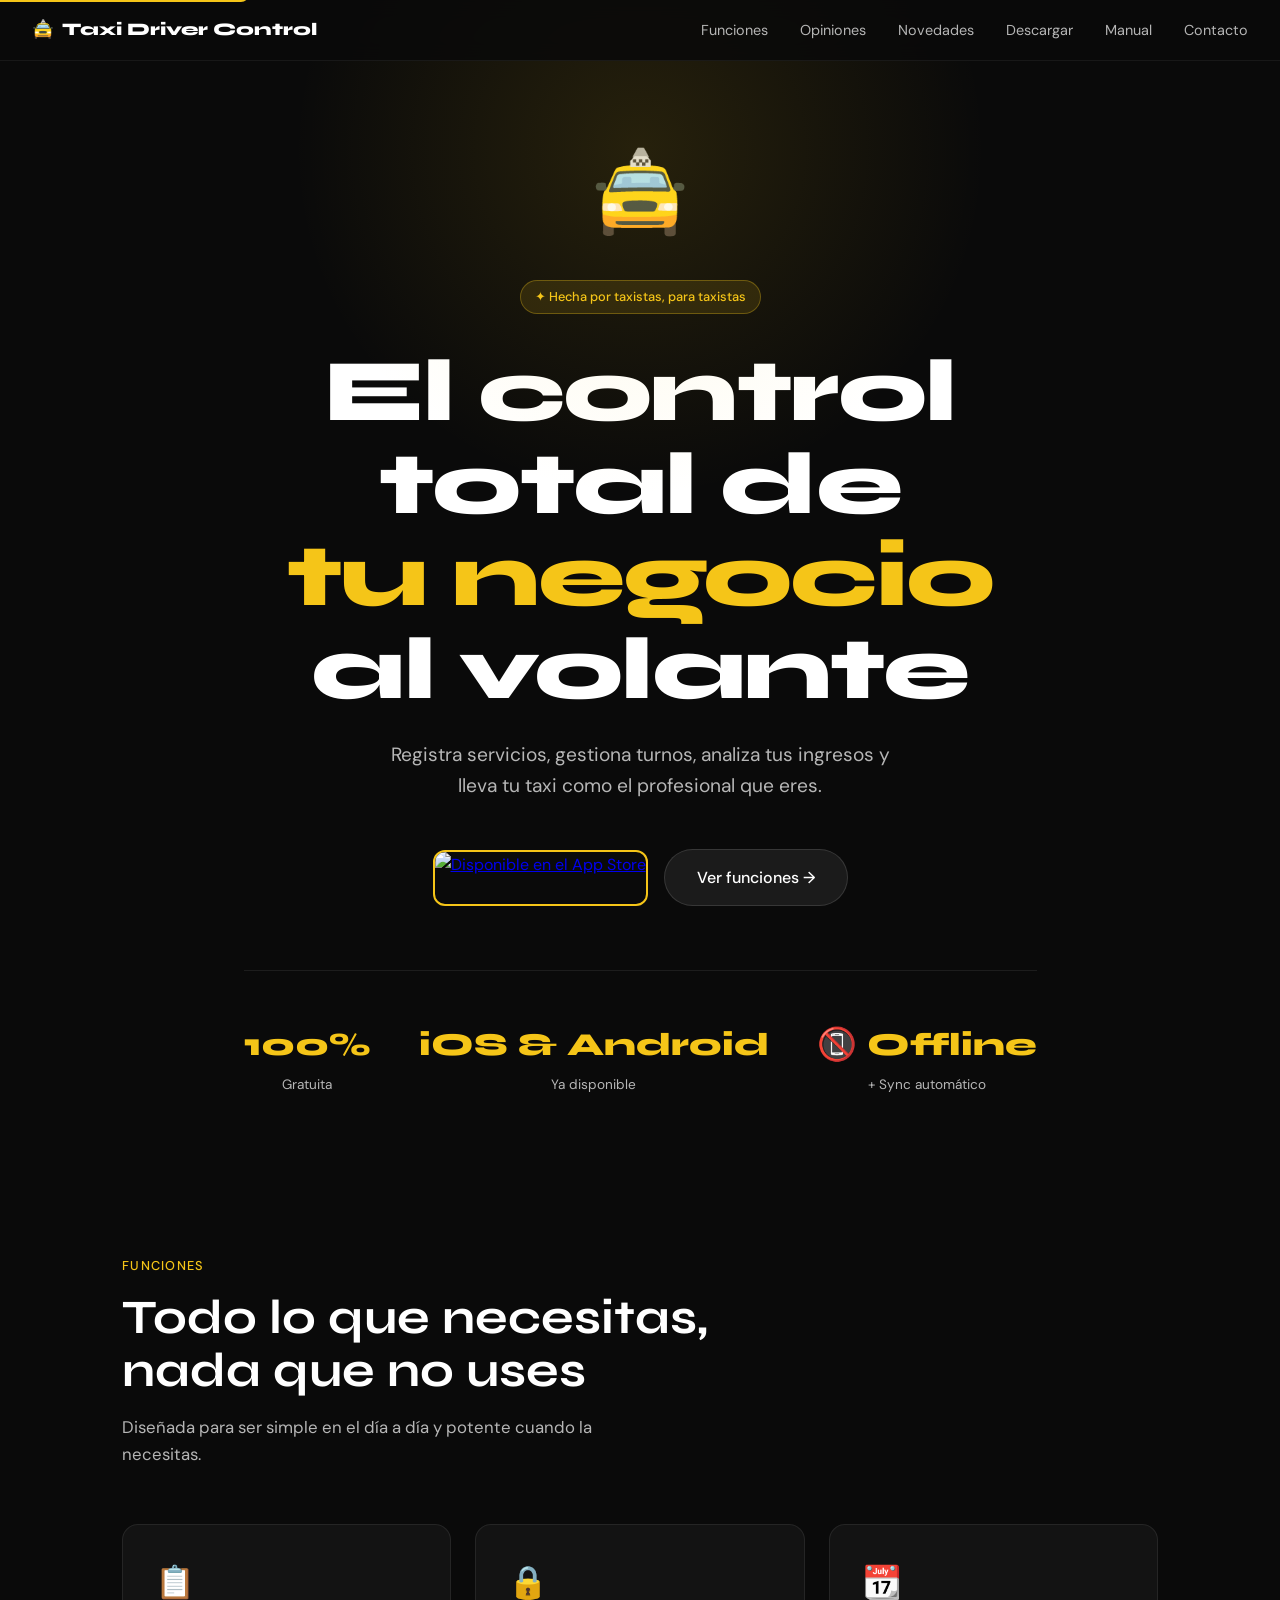
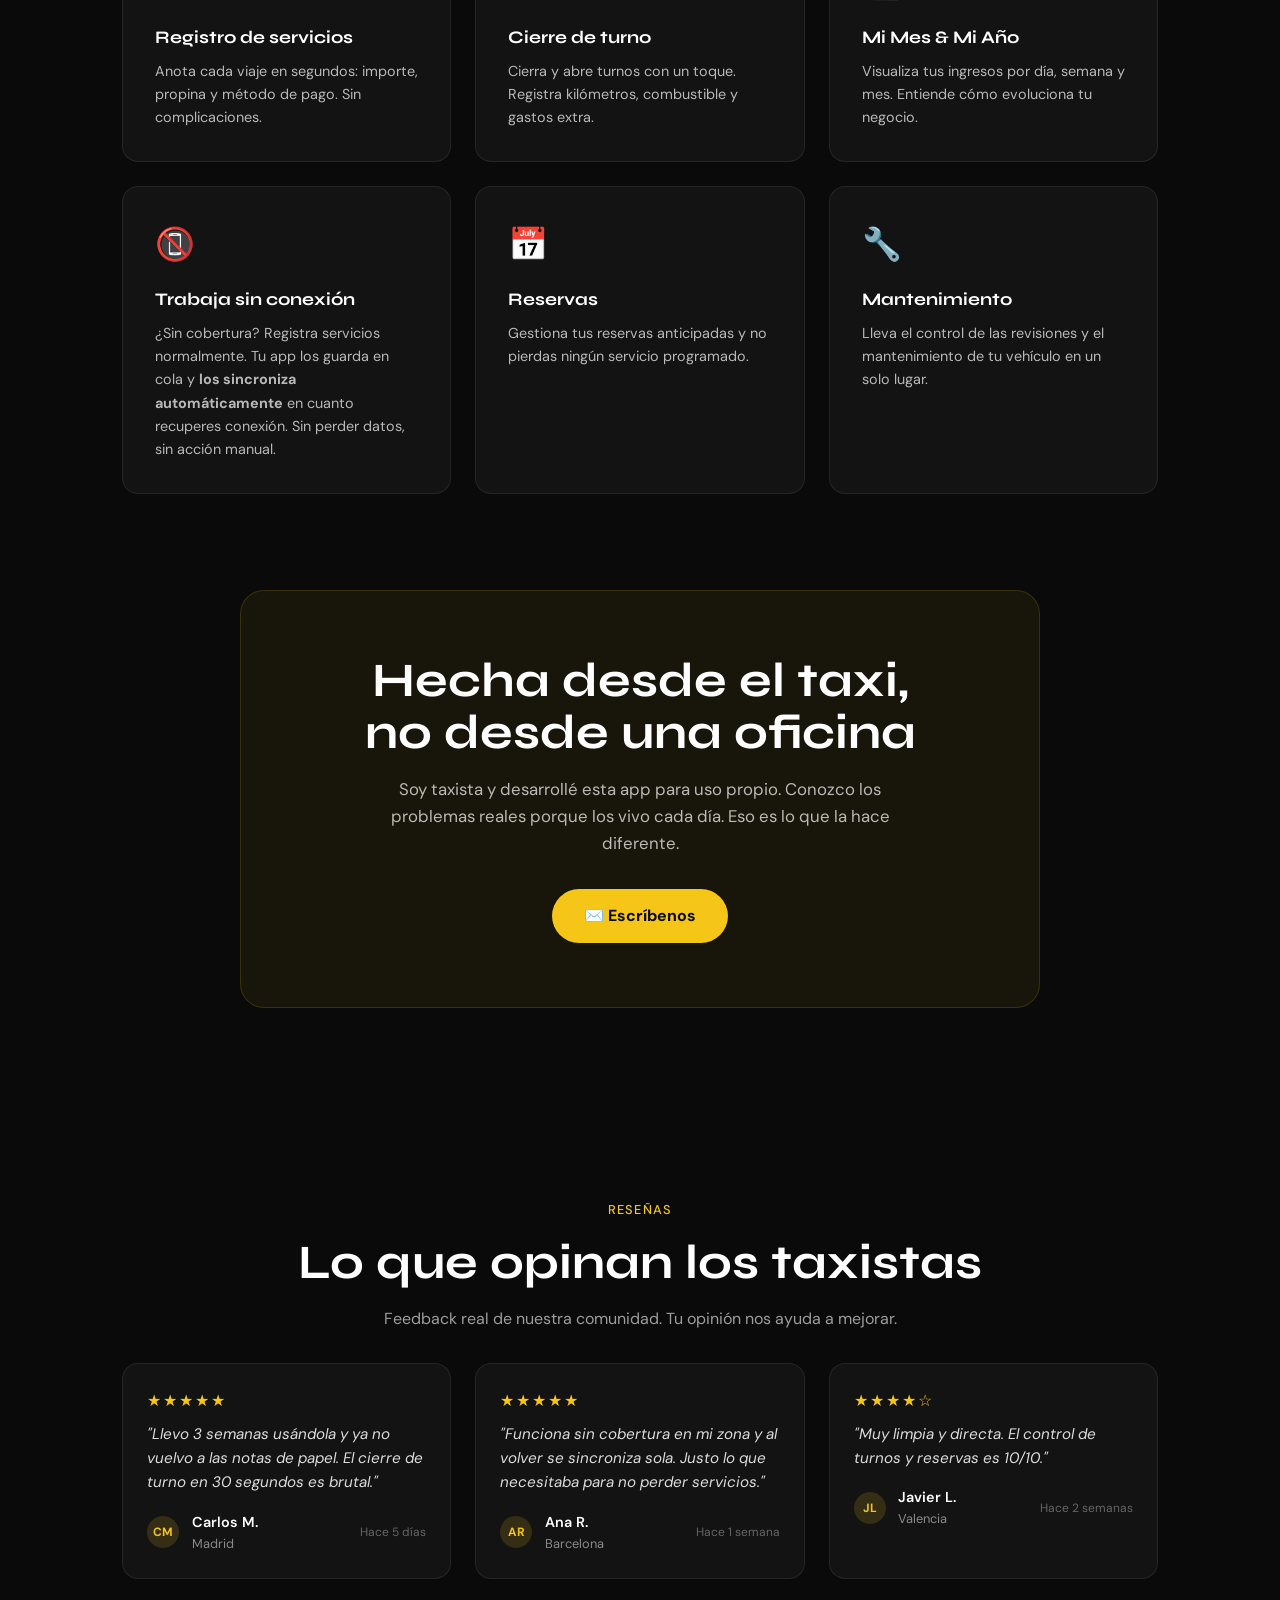
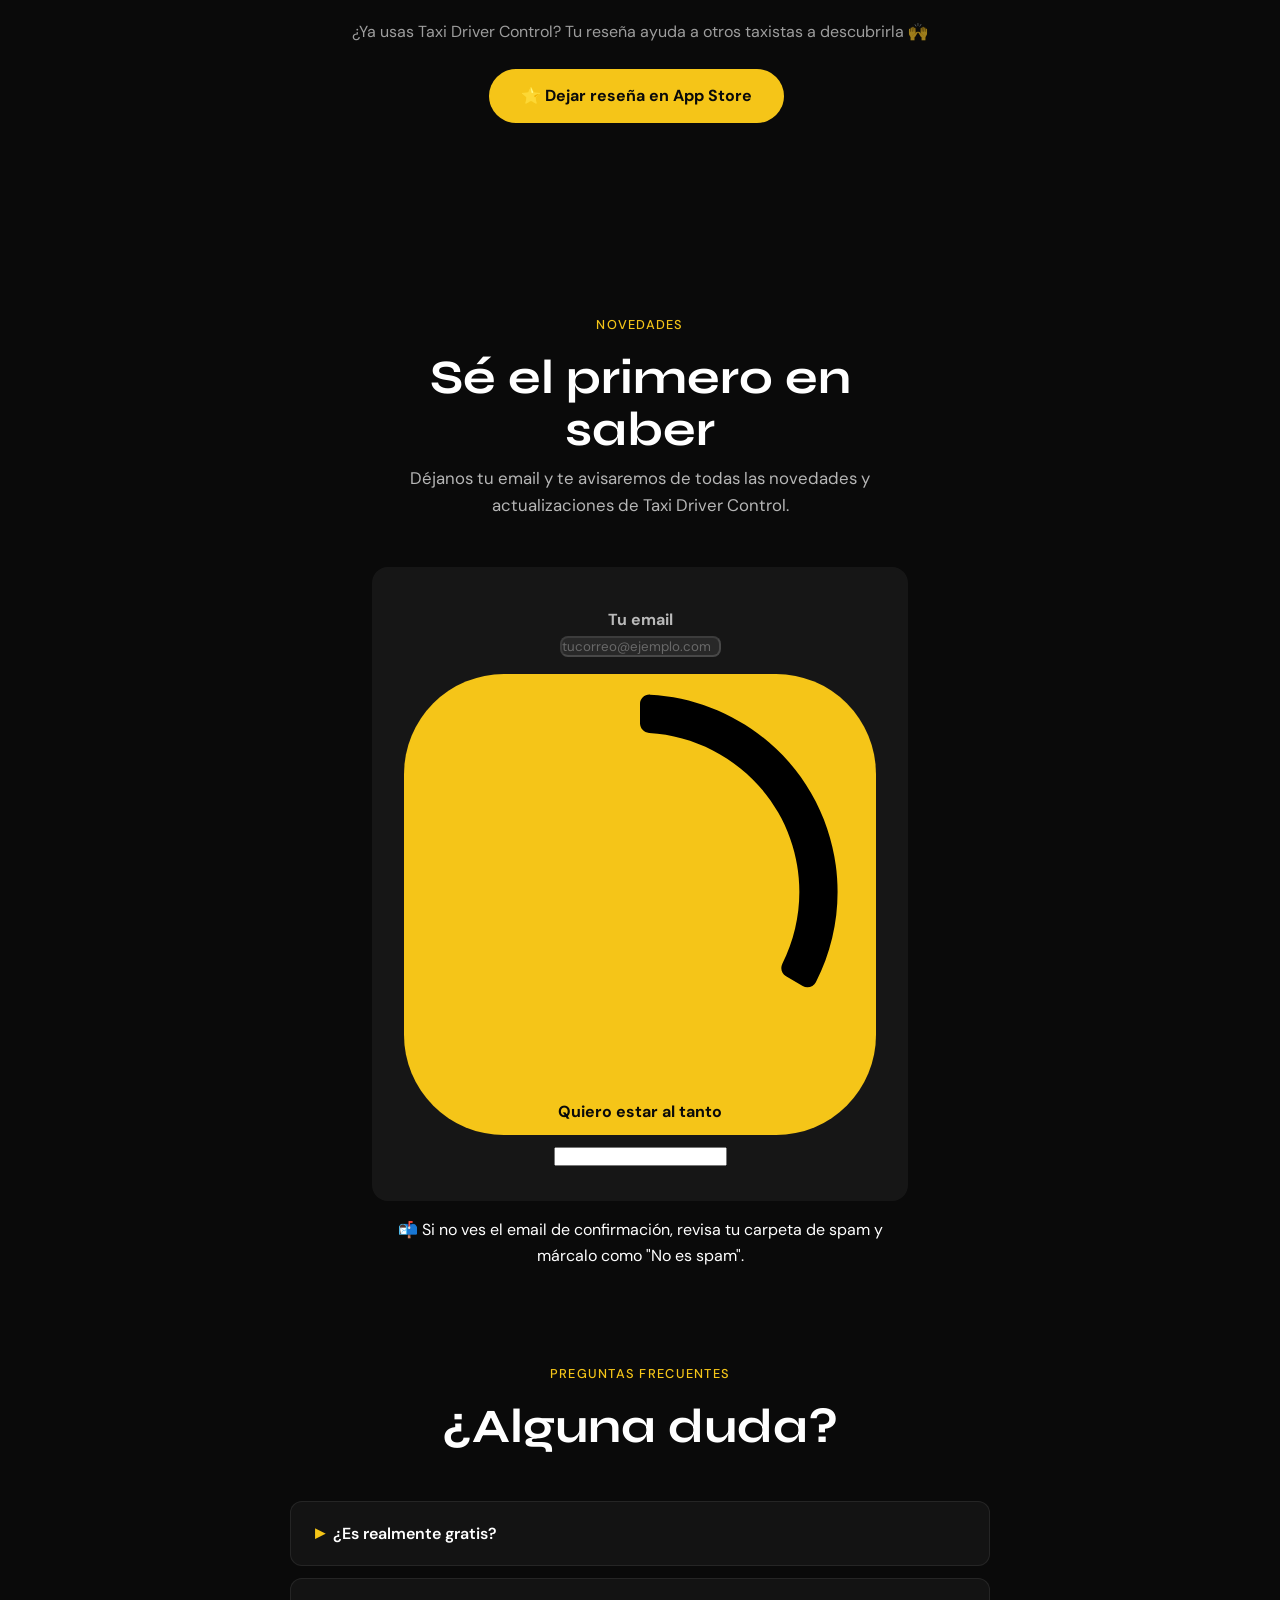
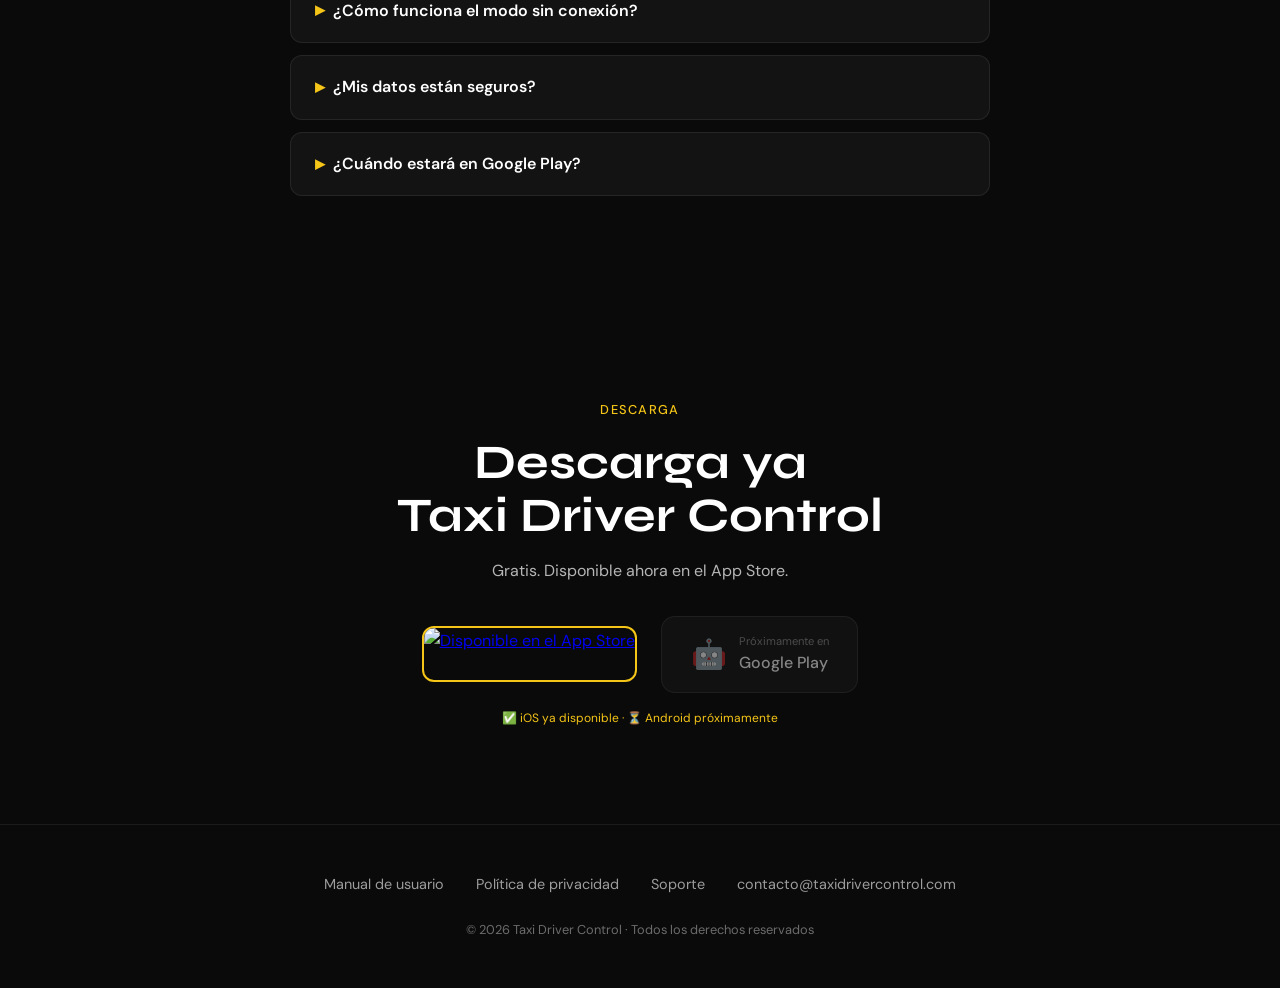
==== commit cf51cd22: "feat: badge oficial App Store, quitar sección beta, botón reseña" ====
--- a/index.html
+++ b/index.html
@@ -36,7 +36,7 @@
     h1 { font-family: 'Syne', sans-serif; font-weight: 800; font-size: clamp(2.8rem, 7vw, 5.5rem); line-height: 1.05; letter-spacing: -0.02em; margin-bottom: 1.5rem; max-width: 800px; }
     h1 em { font-style: normal; color: var(--amarillo); }
     .hero-sub { font-size: clamp(1rem, 2vw, 1.2rem); color: rgba(255,255,255,0.7); max-width: 520px; margin-bottom: 3rem; }
-    .botones { display: flex; gap: 1rem; flex-wrap: wrap; justify-content: center; }
+    .botones { display: flex; gap: 1rem; flex-wrap: wrap; justify-content: center; align-items: center; }
     .btn-primary { background: var(--amarillo); color: var(--negro); font-family: 'DM Sans', sans-serif; font-weight: 700; font-size: 1rem; padding: 0.9rem 2rem; border-radius: 100px; text-decoration: none; transition: transform 0.15s, box-shadow 0.15s; display: inline-flex; align-items: center; gap: 8px; }
     .btn-primary:hover, .btn-primary:focus { transform: translateY(-2px); box-shadow: 0 8px 24px rgba(245,197,24,0.3); outline: none; }
     .btn-secondary { background: rgba(255,255,255,0.07); color: var(--blanco); font-family: 'DM Sans', sans-serif; font-weight: 500; font-size: 1rem; padding: 0.9rem 2rem; border-radius: 100px; text-decoration: none; border: 1px solid rgba(255,255,255,0.12); transition: background 0.15s; display: inline-flex; align-items: center; gap: 8px; }
@@ -74,10 +74,6 @@
     #sib-container .sib-form-block__button:hover { transform: translateY(-2px) !important; }
     #sib-container .sib-form-block p { color: rgba(255,255,255,0.7) !important; font-family: 'DM Sans', sans-serif !important; }
     .sib-form-block p:first-child { display: none; }
-    .beta-card { background: rgba(245,197,24,0.06); border: 1px solid rgba(245,197,24,0.2); border-radius: 24px; padding: 4rem 3rem; text-align: center; max-width: 800px; margin: 0 auto; }
-    .beta-features { display: flex; flex-wrap: wrap; justify-content: center; gap: 1.5rem; margin-bottom: 2rem; }
-    .beta-feature { display: flex; align-items: center; gap: 8px; color: rgba(255,255,255,0.7); font-size: 0.9rem; }
-    .beta-feature span { color: var(--amarillo); font-weight: 700; }
     .faq { max-width: 700px; margin: 3rem auto 0; }
     .faq details { background: rgba(255,255,255,0.04); border: 1px solid rgba(255,255,255,0.08); border-radius: 12px; padding: 1rem 1.5rem; margin-bottom: 0.75rem; transition: border-color 0.2s; }
     .faq details:hover { border-color: rgba(245,197,24,0.3); }
@@ -87,13 +83,27 @@
     .faq details[open] summary::before { transform: rotate(90deg); }
     .faq p { margin-top: 0.75rem; color: rgba(255,255,255,0.7); line-height: 1.6; }
     .download-section { text-align: center; padding: 6rem 2rem; }
-    .store-buttons { display: flex; gap: 1rem; justify-content: center; flex-wrap: wrap; margin-top: 2rem; }
-    .store-btn { display: inline-flex; align-items: center; gap: 12px; background: rgba(255,255,255,0.06); border: 1px solid rgba(255,255,255,0.12); border-radius: 14px; padding: 0.9rem 1.8rem; text-decoration: none; color: var(--blanco); opacity: 0.6; cursor: not-allowed; }
+    .store-buttons { display: flex; gap: 1.5rem; justify-content: center; flex-wrap: wrap; margin-top: 2rem; align-items: center; }
+    /* Badge App Store con filo amarillo */
+    .badge-appstore {
+      display: inline-block;
+      border-radius: 12px;
+      border: 2px solid var(--amarillo);
+      overflow: hidden;
+      transition: transform 0.15s, box-shadow 0.15s;
+    }
+    .badge-appstore:hover {
+      transform: translateY(-2px);
+      box-shadow: 0 8px 24px rgba(245,197,24,0.25);
+    }
+    .badge-appstore img { display: block; height: 52px; }
+    /* Badge Google Play próximamente */
+    .store-btn { display: inline-flex; align-items: center; gap: 12px; background: rgba(255,255,255,0.06); border: 1px solid rgba(255,255,255,0.12); border-radius: 14px; padding: 0.9rem 1.8rem; text-decoration: none; color: var(--blanco); opacity: 0.5; cursor: not-allowed; }
     .store-btn-icon { font-size: 1.8rem; }
     .store-btn-text { text-align: left; }
     .store-btn-sub { font-size: 0.7rem; color: rgba(255,255,255,0.5); display: block; }
     .store-btn-name { font-size: 1rem; font-weight: 500; }
-    .proximamente { font-size: 0.75rem; color: var(--amarillo); margin-top: 0.5rem; display: block; }
+    .proximamente { font-size: 0.75rem; color: var(--amarillo); margin-top: 1rem; display: block; }
     footer { border-top: 1px solid rgba(255,255,255,0.07); padding: 3rem 2rem; text-align: center; }
     .footer-links { display: flex; gap: 2rem; justify-content: center; flex-wrap: wrap; margin-bottom: 1.5rem; }
     .footer-links a { color: rgba(255,255,255,0.6); text-decoration: none; font-size: 0.9rem; transition: color 0.2s; }
@@ -107,7 +117,7 @@
       .nav-links { display: none !important; position: fixed; top: 57px; left: 0; right: 0; background: rgba(10,10,10,0.97); backdrop-filter: blur(12px); flex-direction: column; gap: 0; padding: 0.5rem 0 1rem; border-bottom: 1px solid rgba(255,255,255,0.08); z-index: 99; }
       .nav-links.open { display: flex !important; }
       .nav-links a { padding: 1rem 1.5rem; font-size: 1rem; border-bottom: 1px solid rgba(255,255,255,0.05); }
-      .por-taxistas, .beta-card { padding: 2.5rem 1.5rem; margin: 0 1rem; }
+      .por-taxistas { padding: 2.5rem 1.5rem; margin: 0 1rem; }
     }
     .reviews-section { padding: 6rem 2rem; max-width: 1100px; margin: 0 auto; }
     .reviews-grid { display: grid; grid-template-columns: repeat(auto-fit, minmax(300px, 1fr)); gap: 1.5rem; margin-top: 2rem; }
@@ -141,7 +151,6 @@
       <a href="#funciones" class="nav-link">Funciones</a>
       <a href="#testimonios" class="nav-link">Opiniones</a>
       <a href="#registro" class="nav-link">Novedades</a>
-      <a href="#beta" class="nav-link">Beta</a>
       <a href="#descargar" class="nav-link">Descargar</a>
       <a href="/manual.html" class="nav-link">Manual</a>
       <a href="mailto:contacto@taxidrivercontrol.com" class="nav-link">Contacto</a>
@@ -155,12 +164,14 @@
       <h1>El control total de<br/><em>tu negocio</em> al volante</h1>
       <p class="hero-sub">Registra servicios, gestiona turnos, analiza tus ingresos y lleva tu taxi como el profesional que eres.</p>
       <div class="botones">
-        <a href="#beta" class="btn-primary">🧪 Unirme a la Beta</a>
+        <a href="https://apps.apple.com/es/app/taxi-driver-control/id6779477395" class="badge-appstore" target="_blank" aria-label="Descargar en el App Store">
+          <img src="https://developer.apple.com/app-store/marketing/guidelines/images/badge-download-on-the-app-store.svg" alt="Disponible en el App Store" />
+        </a>
         <a href="#funciones" class="btn-secondary">Ver funciones →</a>
       </div>
       <div class="stats">
         <div class="stat"><div class="stat-num">100%</div><div class="stat-label">Gratuita</div></div>
-        <div class="stat"><div class="stat-num">iOS & Android</div><div class="stat-label">Próximamente</div></div>
+        <div class="stat"><div class="stat-num">iOS & Android</div><div class="stat-label">Ya disponible</div></div>
         <div class="stat"><div class="stat-num">📵 Offline</div><div class="stat-label">+ Sync automático</div></div>
       </div>
     </section>
@@ -173,7 +184,7 @@
         <div class="feature-card"><span class="feature-icon" aria-hidden="true">📋</span><div class="feature-title">Registro de servicios</div><div class="feature-desc">Anota cada viaje en segundos: importe, propina y método de pago. Sin complicaciones.</div></div>
         <div class="feature-card"><span class="feature-icon" aria-hidden="true">🔒</span><div class="feature-title">Cierre de turno</div><div class="feature-desc">Cierra y abre turnos con un toque. Registra kilómetros, combustible y gastos extra.</div></div>
         <div class="feature-card"><span class="feature-icon" aria-hidden="true">📆</span><div class="feature-title">Mi Mes & Mi Año</div><div class="feature-desc">Visualiza tus ingresos por día, semana y mes. Entiende cómo evoluciona tu negocio.</div></div>
-        <div class="feature-card"><span class="feature-icon" aria-hidden="true">📵</span><div class="feature-title">Trabaja sin conexión</div><div class="feature-desc">¿Sin cobertura? Registra servicios normalmente. Tu app los guarda en cola y <strong>los sincroniza con Supabase automáticamente</strong> en cuanto recuperes conexión. Sin perder datos, sin acción manual.</div></div>
+        <div class="feature-card"><span class="feature-icon" aria-hidden="true">📵</span><div class="feature-title">Trabaja sin conexión</div><div class="feature-desc">¿Sin cobertura? Registra servicios normalmente. Tu app los guarda en cola y <strong>los sincroniza automáticamente</strong> en cuanto recuperes conexión. Sin perder datos, sin acción manual.</div></div>
         <div class="feature-card"><span class="feature-icon" aria-hidden="true">📅</span><div class="feature-title">Reservas</div><div class="feature-desc">Gestiona tus reservas anticipadas y no pierdas ningún servicio programado.</div></div>
         <div class="feature-card"><span class="feature-icon" aria-hidden="true">🔧</span><div class="feature-title">Mantenimiento</div><div class="feature-desc">Lleva el control de las revisiones y el mantenimiento de tu vehículo en un solo lugar.</div></div>
       </div>
@@ -187,14 +198,14 @@
       </div>
     </div>
 
-    <section class="reviews-section" id="resenas">
+    <section class="reviews-section" id="testimonios">
       <p class="section-label" style="text-align:center">Reseñas</p>
       <h2 style="text-align:center; margin-bottom:1rem">Lo que opinan los taxistas</h2>
-      <p style="text-align:center; color:rgba(255,255,255,0.6); margin-bottom:2rem; max-width: 600px; margin-left: auto; margin-right: auto;">Feedback real de nuestra comunidad en fase beta. Tu opinión nos ayuda a pulir la app.</p>
+      <p style="text-align:center; color:rgba(255,255,255,0.6); margin-bottom:2rem; max-width: 600px; margin-left: auto; margin-right: auto;">Feedback real de nuestra comunidad. Tu opinión nos ayuda a mejorar.</p>
       <div class="reviews-grid">
         <div class="review-card">
           <div class="review-stars">★★★★★</div>
-          <p class="review-text">"Llevo 3 semanas en beta y ya no vuelvo a las notas de papel. El cierre de turno en 30 segundos es brutal."</p>
+          <p class="review-text">"Llevo 3 semanas usándola y ya no vuelvo a las notas de papel. El cierre de turno en 30 segundos es brutal."</p>
           <div class="review-meta">
             <div class="review-avatar">CM</div>
             <div><div class="review-author">Carlos M.</div><div class="review-role">Madrid</div></div>
@@ -212,7 +223,7 @@
         </div>
         <div class="review-card">
           <div class="review-stars">★★★★☆</div>
-          <p class="review-text">"Muy limpia y directa. Le falta aún exportar a PDF, pero el control de turnos y reservas es 10/10."</p>
+          <p class="review-text">"Muy limpia y directa. El control de turnos y reservas es 10/10."</p>
           <div class="review-meta">
             <div class="review-avatar">JL</div>
             <div><div class="review-author">Javier L.</div><div class="review-role">Valencia</div></div>
@@ -221,8 +232,8 @@
         </div>
       </div>
       <div class="review-cta">
-        <p style="color:rgba(255,255,255,0.6); margin-bottom:1rem;">¿Eres beta tester? Tu opinión nos ayuda a mejorar</p>
-        <a href="mailto:contacto@taxidrivercontrol.com?subject=Reseña%20Beta%20-%20Taxi%20Driver%20Control&body=Hola,%20quiero%20compartir%20mi%20experiencia%20con%20la%20app..." class="btn-secondary">✍️ Enviar mi opinión</a>
+        <p style="color:rgba(255,255,255,0.6); margin-bottom:1.5rem;">¿Ya usas Taxi Driver Control? Tu reseña ayuda a otros taxistas a descubrirla 🙌</p>
+        <a href="https://apps.apple.com/es/app/taxi-driver-control/id6779477395?action=write-review" target="_blank" class="btn-primary" style="margin-right: 0.5rem;">⭐ Dejar reseña en App Store</a>
       </div>
     </section>
 
@@ -267,54 +278,6 @@
       </p>
     </section>
 
-    <!-- SECCIÓN BETA CON MODAL -->
-    <section class="section" id="beta" style="padding-top: 0;">
-      <div class="beta-card">
-        <div class="badge" style="margin: 0 auto 1.5rem;">🧪 Beta abierta — plazas limitadas</div>
-        <h2 style="margin-bottom: 1rem;">Sé beta tester de<br/><em style="color: var(--amarillo);">Taxi Driver Control</em></h2>
-        <p style="color: rgba(255,255,255,0.7); font-size: 1.05rem; max-width: 560px; margin: 0 auto 1.5rem;">Antes del lanzamiento oficial en Google Play necesitamos taxistas que prueben la app durante <strong style="color: white;">14 días</strong>. Solo necesitas un Android y mantener la app instalada.</p>
-        <div class="beta-features">
-          <div class="beta-feature"><span>✓</span> Solo Android</div>
-          <div class="beta-feature"><span>✓</span> 14 días instalada</div>
-          <div class="beta-feature"><span>✓</span> Completamente gratis</div>
-          <div class="beta-feature"><span>✓</span> Sin uso activo requerido</div>
-        </div>
-        <button onclick="abrirModalBeta()" class="btn-primary" style="font-size: 1rem; border: none; cursor: pointer;">📩 Apuntarme como beta tester</button>
-        <p style="color: rgba(255,255,255,0.7); font-size: 0.9rem; margin-top: 1rem; font-weight: 500;">📬 Te enviaremos el enlace de descarga en tu email</p>
-      </div>
-    </section>
-
-    <!-- MODAL BETA -->
-    <div id="modal-beta" style="display:none; position:fixed; inset:0; background:rgba(0,0,0,0.8); z-index:999; align-items:center; justify-content:center; padding:1rem;">
-      <div style="background:#1a1a1a; border:1px solid rgba(245,197,24,0.3); border-radius:20px; padding:2.5rem; max-width:460px; width:100%; position:relative;">
-        <button onclick="cerrarModalBeta()" style="position:absolute; top:1rem; right:1rem; background:none; border:none; color:rgba(255,255,255,0.5); font-size:1.4rem; cursor:pointer; line-height:1;">✕</button>
-        <div style="text-align:center; margin-bottom:1.5rem;">
-          <div style="font-size:2.5rem; margin-bottom:0.5rem;">🚖</div>
-          <h3 style="font-family:'Syne',sans-serif; font-size:1.4rem; font-weight:700; margin-bottom:0.5rem;">Únete a la beta</h3>
-          <p style="color:rgba(255,255,255,0.6); font-size:0.9rem;">Introduce tu email de Google (Gmail) y te añadiremos a la lista de testers. Recibirás el enlace de descarga en los próximos minutos.</p>
-        </div>
-        <div id="beta-form">
-          <input
-            type="email"
-            id="beta-email"
-            placeholder="tucorreo@gmail.com"
-            style="width:100%; padding:0.85rem 1rem; background:rgba(255,255,255,0.08); border:1px solid rgba(255,255,255,0.15); border-radius:10px; color:white; font-size:1rem; font-family:'DM Sans',sans-serif; margin-bottom:0.75rem; outline:none;"
-            onfocus="this.style.borderColor='#f5c518'"
-            onblur="this.style.borderColor='rgba(255,255,255,0.15)'"
-          />
-          <p style="color:rgba(255,255,255,0.45); font-size:0.8rem; margin-bottom:1.2rem;">📬 Revisa también tu carpeta de spam si no ves el email en unos minutos.</p>
-          <button onclick="enviarSolicitudBeta()" id="beta-btn" style="width:100%; padding:0.9rem; background:#f5c518; color:#0a0a0a; font-weight:700; font-size:1rem; border:none; border-radius:100px; cursor:pointer; font-family:'DM Sans',sans-serif; transition:transform 0.15s;">
-            Solicitar acceso a la beta
-          </button>
-        </div>
-        <div id="beta-ok" style="display:none; text-align:center; padding:1rem 0;">
-          <div style="font-size:3rem; margin-bottom:1rem;">✅</div>
-          <h3 style="font-family:'Syne',sans-serif; font-size:1.3rem; margin-bottom:0.5rem;">¡Solicitud recibida!</h3>
-          <p style="color:rgba(255,255,255,0.6); font-size:0.9rem;">Te añadiremos a la lista y recibirás el enlace de descarga en tu email. Revisa también la carpeta de spam.</p>
-        </div>
-      </div>
-    </div>
-
     <section class="section" style="padding-top: 0;">
       <p class="section-label" style="text-align:center">Preguntas frecuentes</p>
       <h2 style="text-align:center; margin-bottom:2rem">¿Alguna duda?</h2>
@@ -325,22 +288,18 @@
           <summary>¿Mis datos están seguros?</summary>
           <p>Sí. No vendemos ni compartimos tus datos, tienes control total: puedes <strong>exportar tus datos</strong> en cualquier momento, <strong>importarlos</strong> si cambias de dispositivo, y <strong>eliminar tu cuenta y todos tus datos</strong> de forma definitiva y automática desde la configuración.</p>
         </details>
-        <details><summary>¿Cuándo estará en las tiendas?</summary><p>Estamos en fase beta. El lanzamiento en Google Play está previsto para <strong>finales de junio 2026</strong>. iOS llegará en julio.</p></details>
+        <details><summary>¿Cuándo estará en Google Play?</summary><p>Taxi Driver Control ya está disponible en el <strong>App Store</strong>. Google Play estará disponible en unos días.</p></details>
       </div>
     </section>
 
     <section class="download-section" id="descargar">
       <p class="section-label">Descarga</p>
-      <h2>Disponible próximamente<br/>en las tiendas</h2>
-      <p style="color:rgba(255,255,255,0.7); margin-top:0.5rem;">Gratis. Únete a la beta y pruébala antes que nadie.</p>
+      <h2>Descarga ya<br/>Taxi Driver Control</h2>
+      <p style="color:rgba(255,255,255,0.7); margin-top:0.5rem;">Gratis. Disponible ahora en el App Store.</p>
       <div class="store-buttons">
-        <div class="store-btn" role="link" aria-disabled="true">
-          <span class="store-btn-icon" aria-hidden="true">🍎</span>
-          <div class="store-btn-text">
-            <span class="store-btn-sub">Próximamente en</span>
-            <span class="store-btn-name">App Store</span>
-          </div>
-        </div>
+        <a href="https://apps.apple.com/es/app/taxi-driver-control/id6779477395" target="_blank" class="badge-appstore" aria-label="Descargar en el App Store">
+          <img src="https://developer.apple.com/app-store/marketing/guidelines/images/badge-download-on-the-app-store.svg" alt="Disponible en el App Store" />
+        </a>
         <div class="store-btn" role="link" aria-disabled="true">
           <span class="store-btn-icon" aria-hidden="true">🤖</span>
           <div class="store-btn-text">
@@ -349,7 +308,7 @@
           </div>
         </div>
       </div>
-      <span class="proximamente">🚀 Android: Finales de junio 2026 · iOS: Julio 2026</span>
+      <span class="proximamente">✅ iOS ya disponible · ⏳ Android próximamente</span>
     </section>
   </main>
 
@@ -364,9 +323,6 @@
   </footer>
 
   <script>
-    const BREVO_API_KEY = ['xkeysib-3bb5b55406156c74565687e0b8af3270060e8fe581a5f2483cd2cee50057f3a4-', '4WFGCvqeIcvD3ewx'].join('');
-
-    // ── Hamburger ─────────────────────────────────────────────────────────────
     document.addEventListener('DOMContentLoaded', () => {
       const hamburger = document.getElementById('hamburger');
       const navLinks = document.getElementById('navlinks');
@@ -392,105 +348,6 @@
         });
       }
     });
-
-    // ── Modal Beta ────────────────────────────────────────────────────────────
-    function abrirModalBeta() {
-      const modal = document.getElementById('modal-beta');
-      modal.style.display = 'flex';
-      document.body.style.overflow = 'hidden';
-      setTimeout(() => document.getElementById('beta-email').focus(), 100);
-    }
-
-    function cerrarModalBeta() {
-      document.getElementById('modal-beta').style.display = 'none';
-      document.body.style.overflow = '';
-      document.getElementById('beta-form').style.display = 'block';
-      document.getElementById('beta-ok').style.display = 'none';
-      document.getElementById('beta-email').value = '';
-      const btn = document.getElementById('beta-btn');
-      btn.textContent = 'Solicitar acceso a la beta';
-      btn.disabled = false;
-    }
-
-    document.addEventListener('keydown', (e) => {
-      if (e.key === 'Escape') cerrarModalBeta();
-    });
-
-    document.getElementById('modal-beta').addEventListener('click', (e) => {
-      if (e.target === document.getElementById('modal-beta')) cerrarModalBeta();
-    });
-
-    async function enviarSolicitudBeta() {
-      const email = document.getElementById('beta-email').value.trim();
-      const btn = document.getElementById('beta-btn');
-
-      if (!email || !email.includes('@')) {
-        document.getElementById('beta-email').style.borderColor = '#ff4949';
-        document.getElementById('beta-email').focus();
-        return;
-      }
-
-      btn.textContent = 'Enviando...';
-      btn.disabled = true;
-
-      try {
-        // 1. Notificación al administrador PRIMERO
-        await fetch('https://api.brevo.com/v3/smtp/email', {
-          method: 'POST',
-          headers: {
-            'Content-Type': 'application/json',
-            'api-key': BREVO_API_KEY
-          },
-          body: JSON.stringify({
-            to: [{ email: 'taxidrivercontrol2026@gmail.com' }],
-            sender: {
-              name: 'Taxi Driver Control',
-              email: 'contacto@taxidrivercontrol.com'
-            },
-            subject: '🚖 Nueva solicitud de beta tester',
-            htmlContent: '<p style="font-family:Arial,sans-serif;font-size:16px;">Nuevo tester apuntado:</p><p style="font-family:Arial,sans-serif;font-size:18px;font-weight:bold;color:#0066cc;">' + email + '</p><p style="font-family:Arial,sans-serif;font-size:14px;color:#666;">Recuerda añadirlo a Google Play Console para que pueda descargar la app.</p><p><a href="https://play.google.com/console" style="background:#f5c518;color:#000;padding:10px 20px;border-radius:20px;text-decoration:none;font-weight:bold;">Abrir Google Play Console</a></p>'
-          })
-        });
-
-        // 2. Añadir a lista de solicitudes beta en Brevo (lista ID 3)
-        await fetch('https://api.brevo.com/v3/contacts', {
-          method: 'POST',
-          headers: {
-            'Content-Type': 'application/json',
-            'api-key': BREVO_API_KEY
-          },
-          body: JSON.stringify({
-            email: email,
-            listIds: [3],
-            updateEnabled: true
-          })
-        });
-
-        // 3. Email de confirmación al solicitante con plantilla #5
-        await fetch('https://api.brevo.com/v3/smtp/email', {
-          method: 'POST',
-          headers: {
-            'Content-Type': 'application/json',
-            'api-key': BREVO_API_KEY
-          },
-          body: JSON.stringify({
-            to: [{ email: email }],
-            templateId: 5,
-            sender: {
-              name: 'Taxi Driver Control',
-              email: 'contacto@taxidrivercontrol.com'
-            }
-          })
-        });
-
-      } catch(e) {
-        console.log('Error Brevo:', e);
-      }
-
-      // Mostrar confirmación siempre aunque Brevo falle
-      document.getElementById('beta-form').style.display = 'none';
-      document.getElementById('beta-ok').style.display = 'block';
-    }
   </script>
 </body>
 </html>
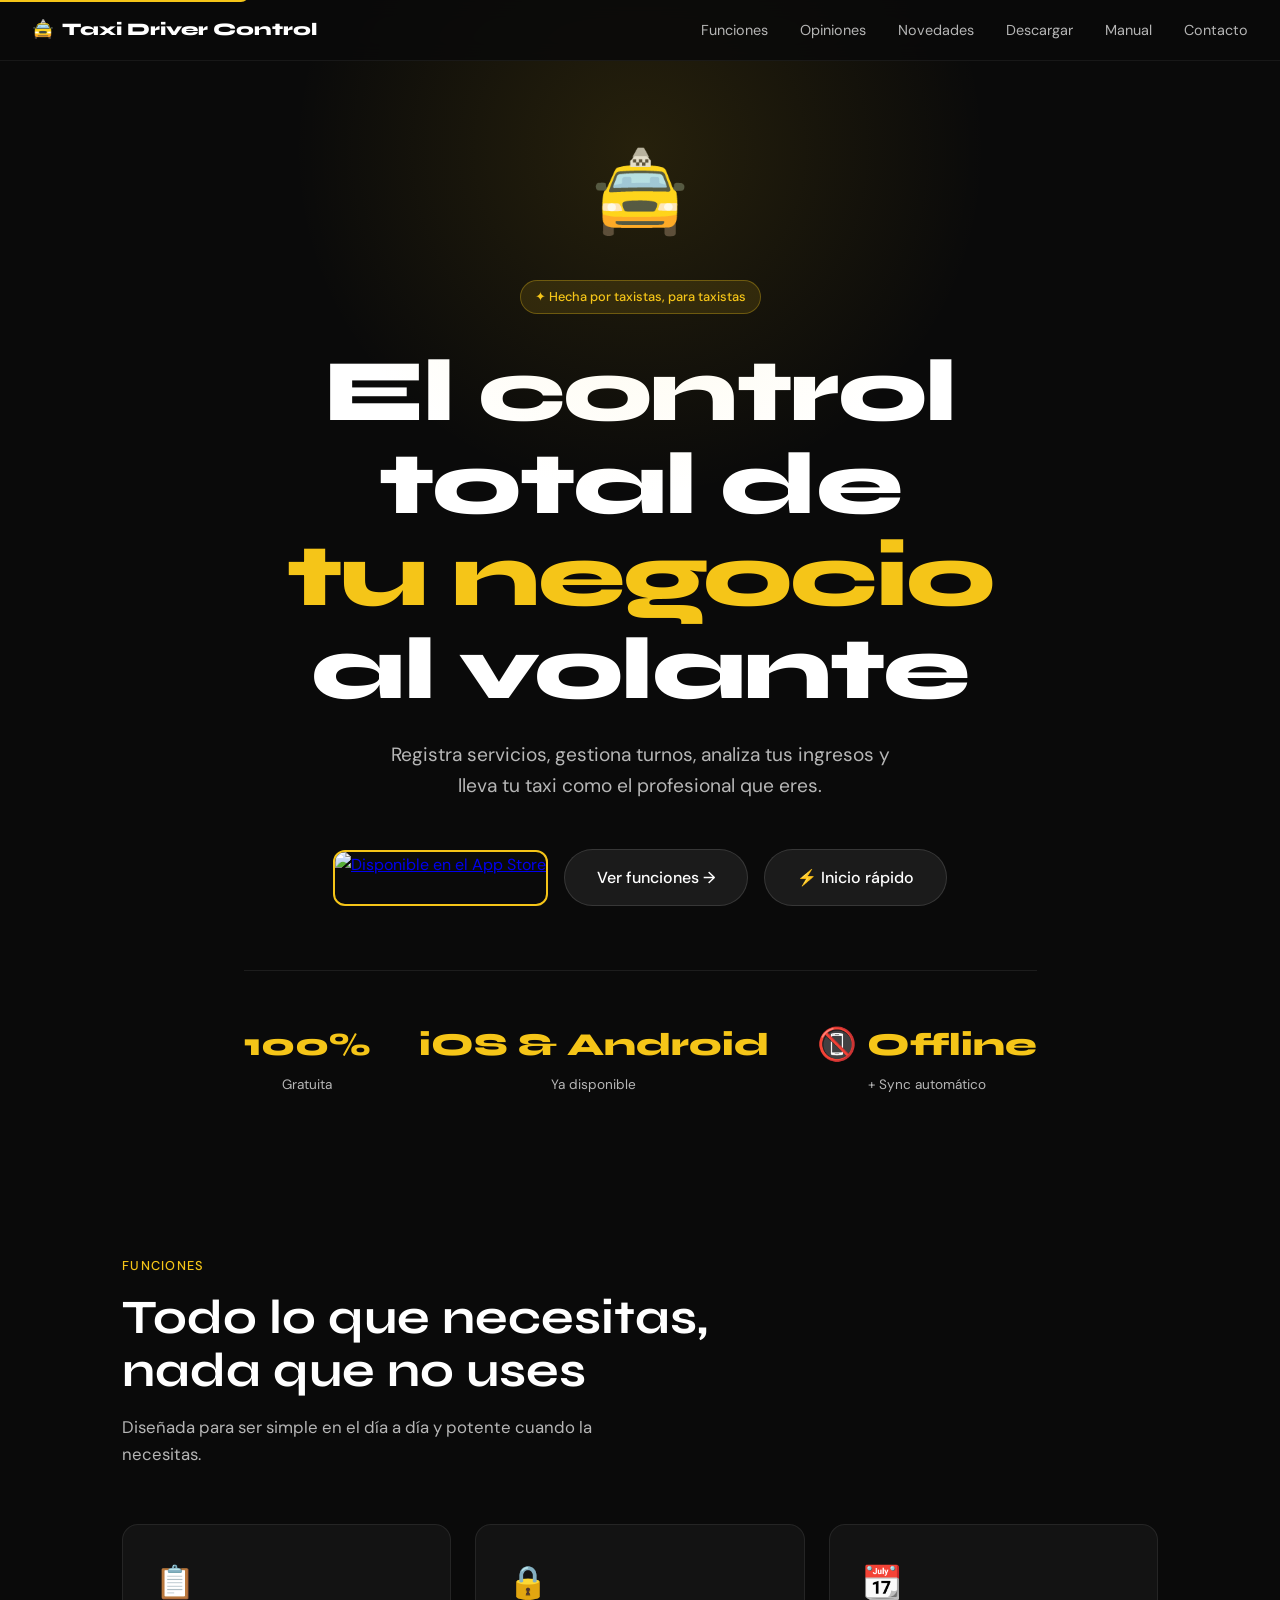
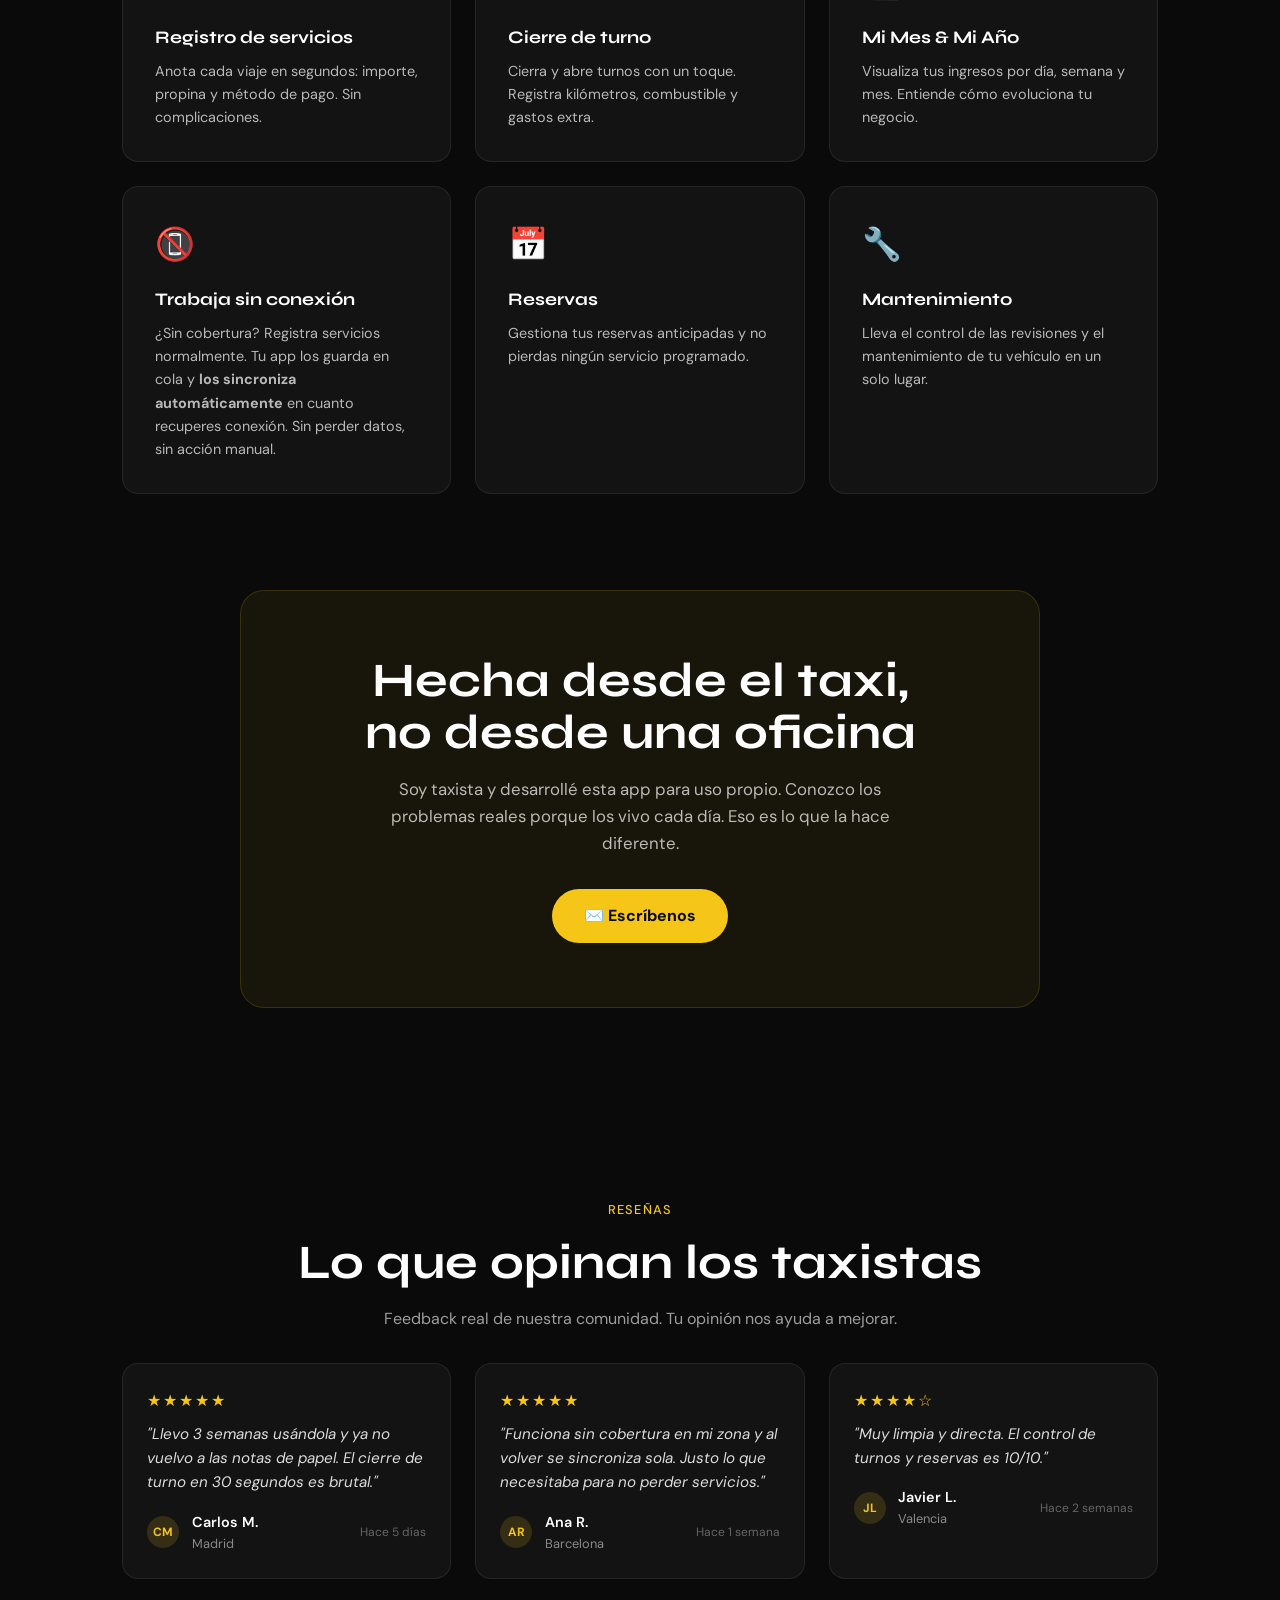
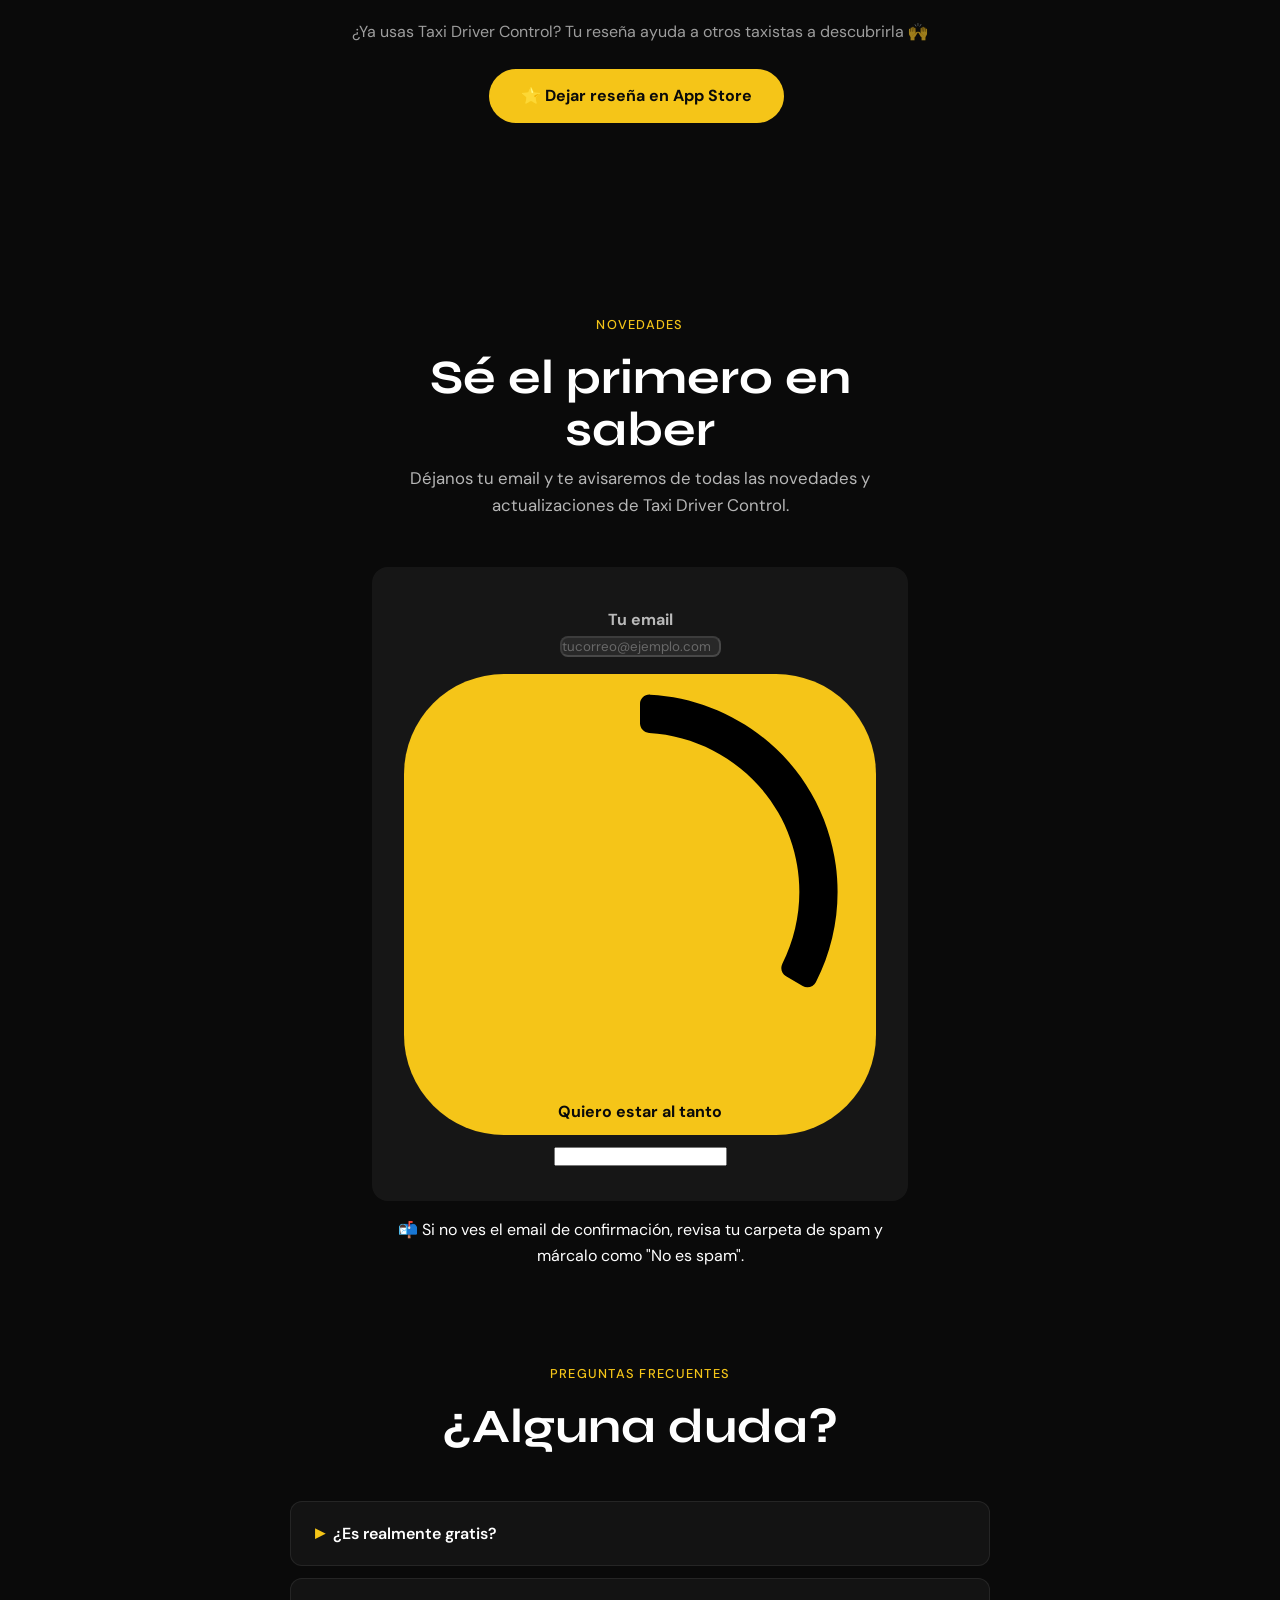
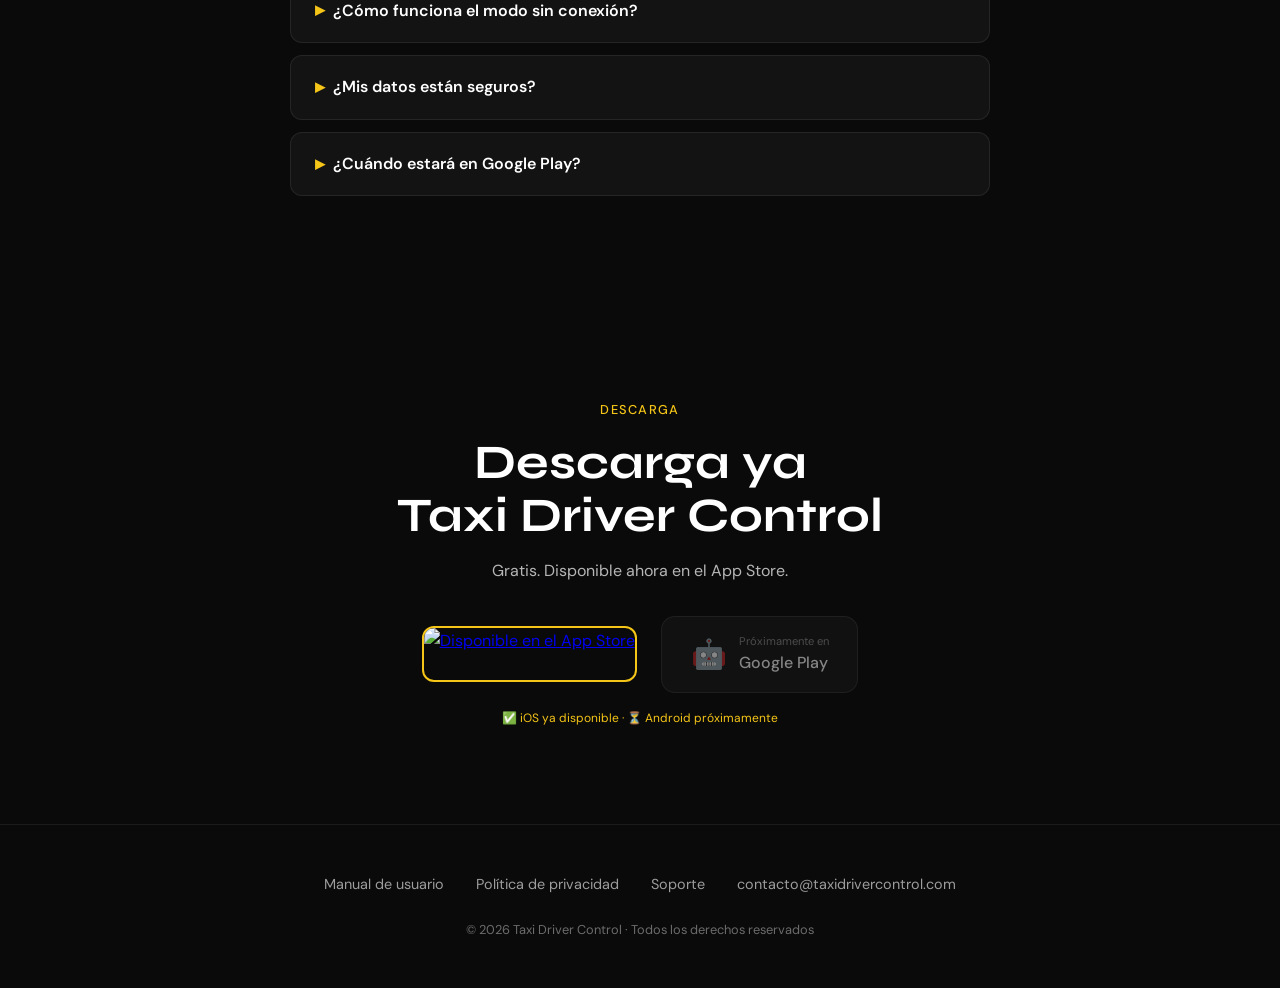
==== commit 4aefb911: "feat: página inicio rápido y badge enlazado desde hero" ====
--- a/index.html
+++ b/index.html
@@ -168,6 +168,7 @@
           <img src="https://developer.apple.com/app-store/marketing/guidelines/images/badge-download-on-the-app-store.svg" alt="Disponible en el App Store" />
         </a>
         <a href="#funciones" class="btn-secondary">Ver funciones →</a>
+        <a href="/inicio-rapido.html" class="btn-secondary">⚡ Inicio rápido</a>
       </div>
       <div class="stats">
         <div class="stat"><div class="stat-num">100%</div><div class="stat-label">Gratuita</div></div>
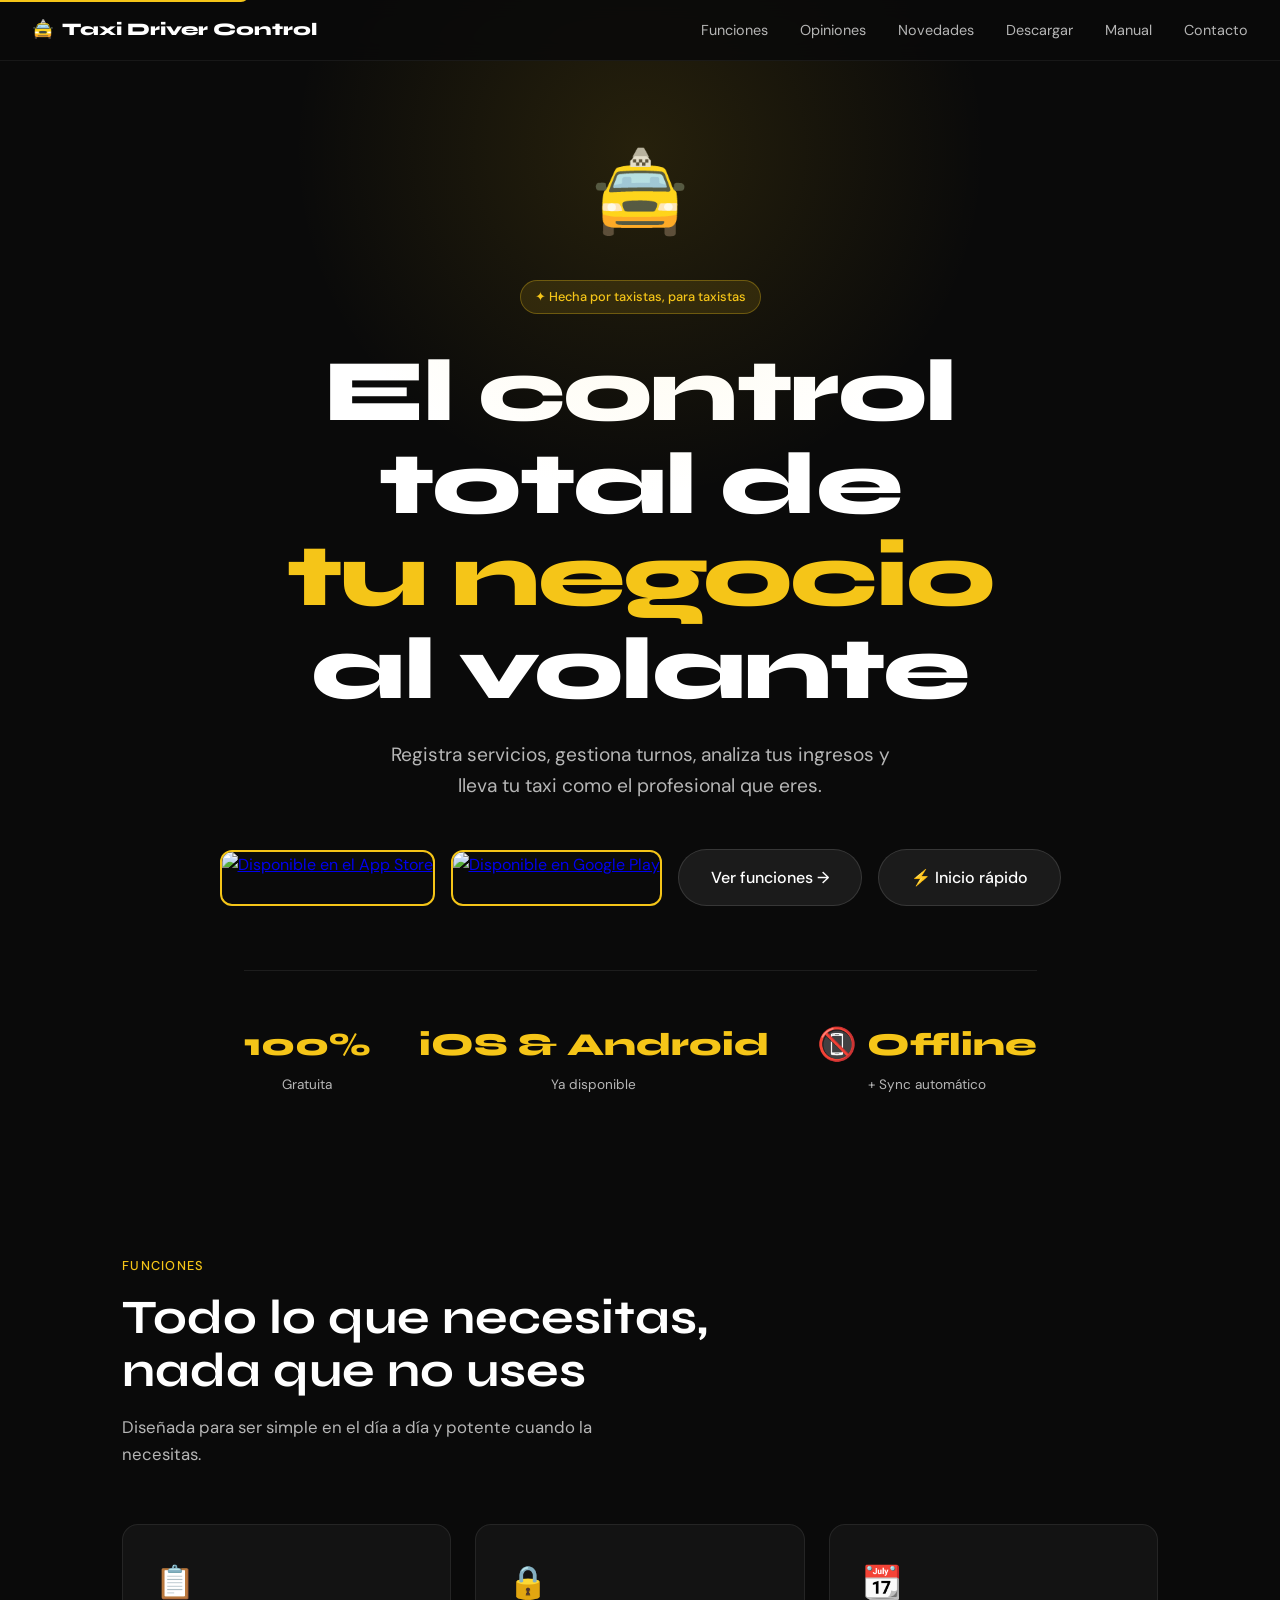
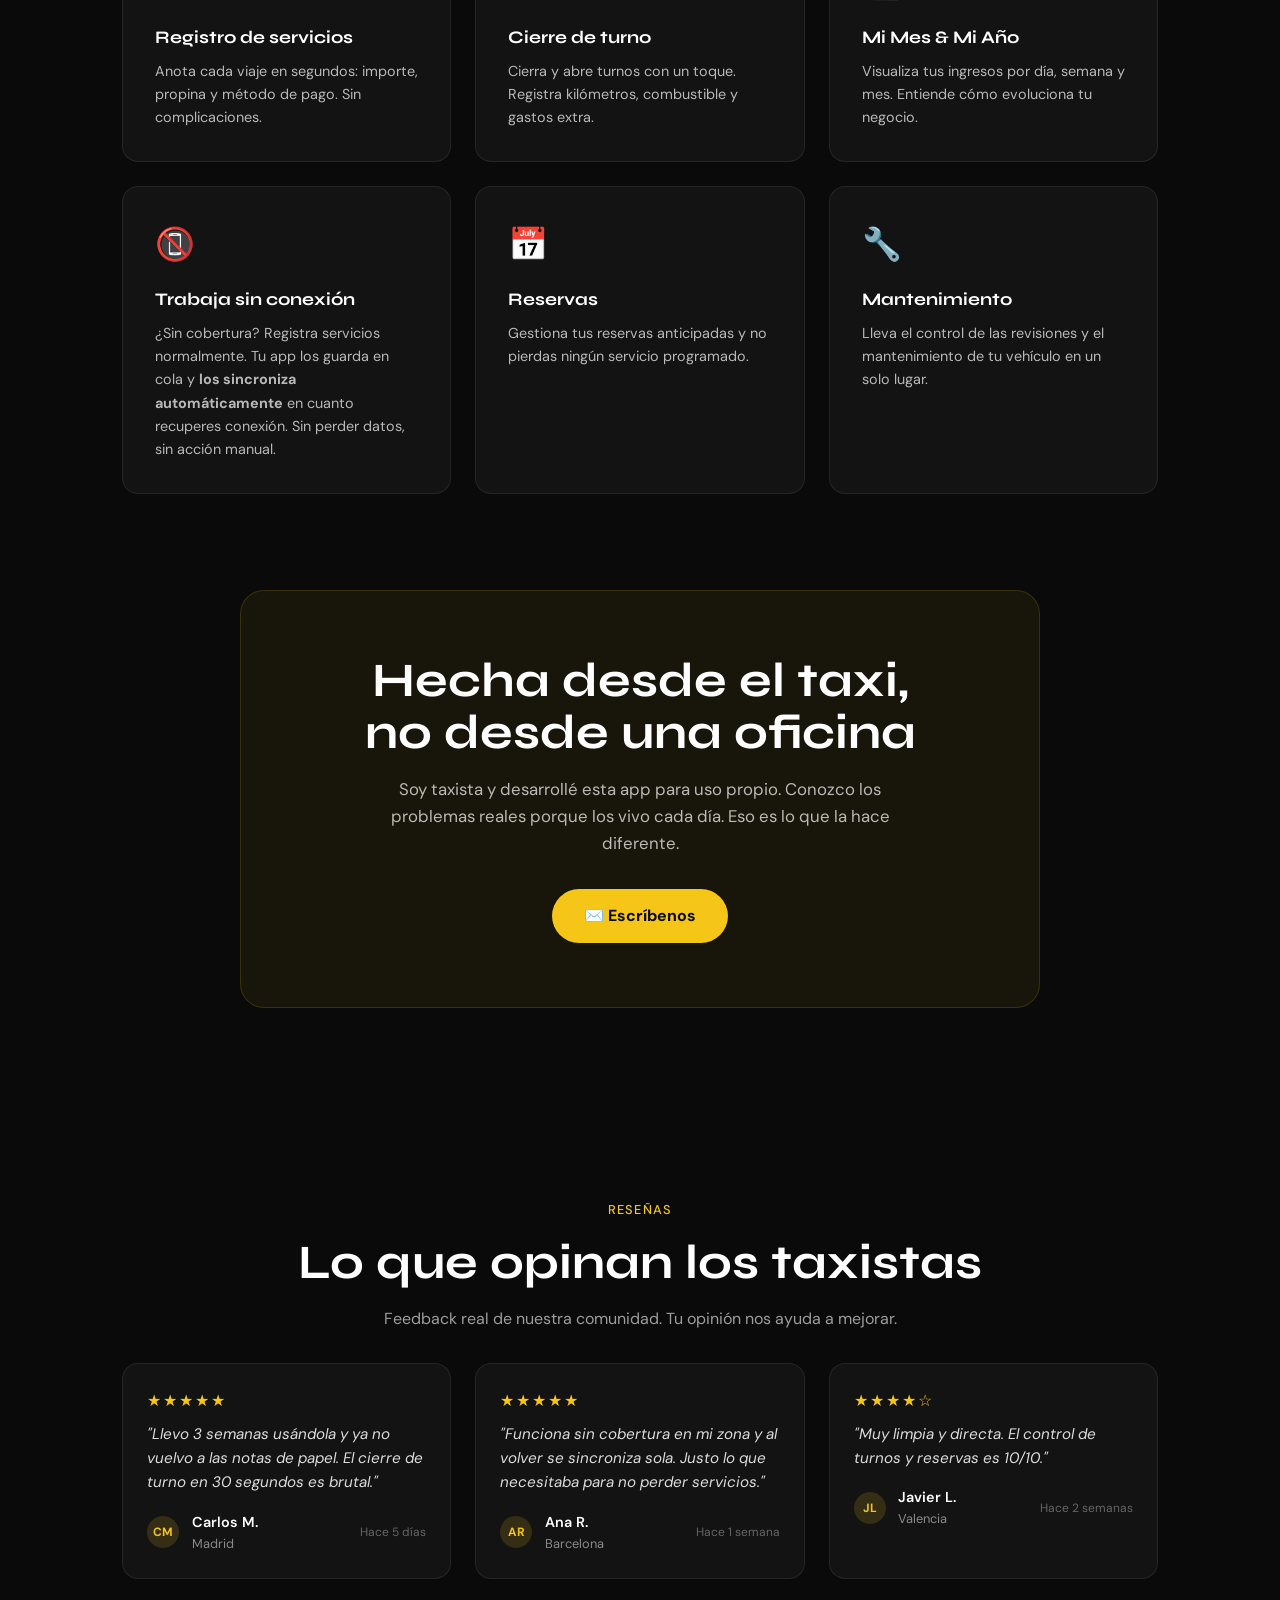
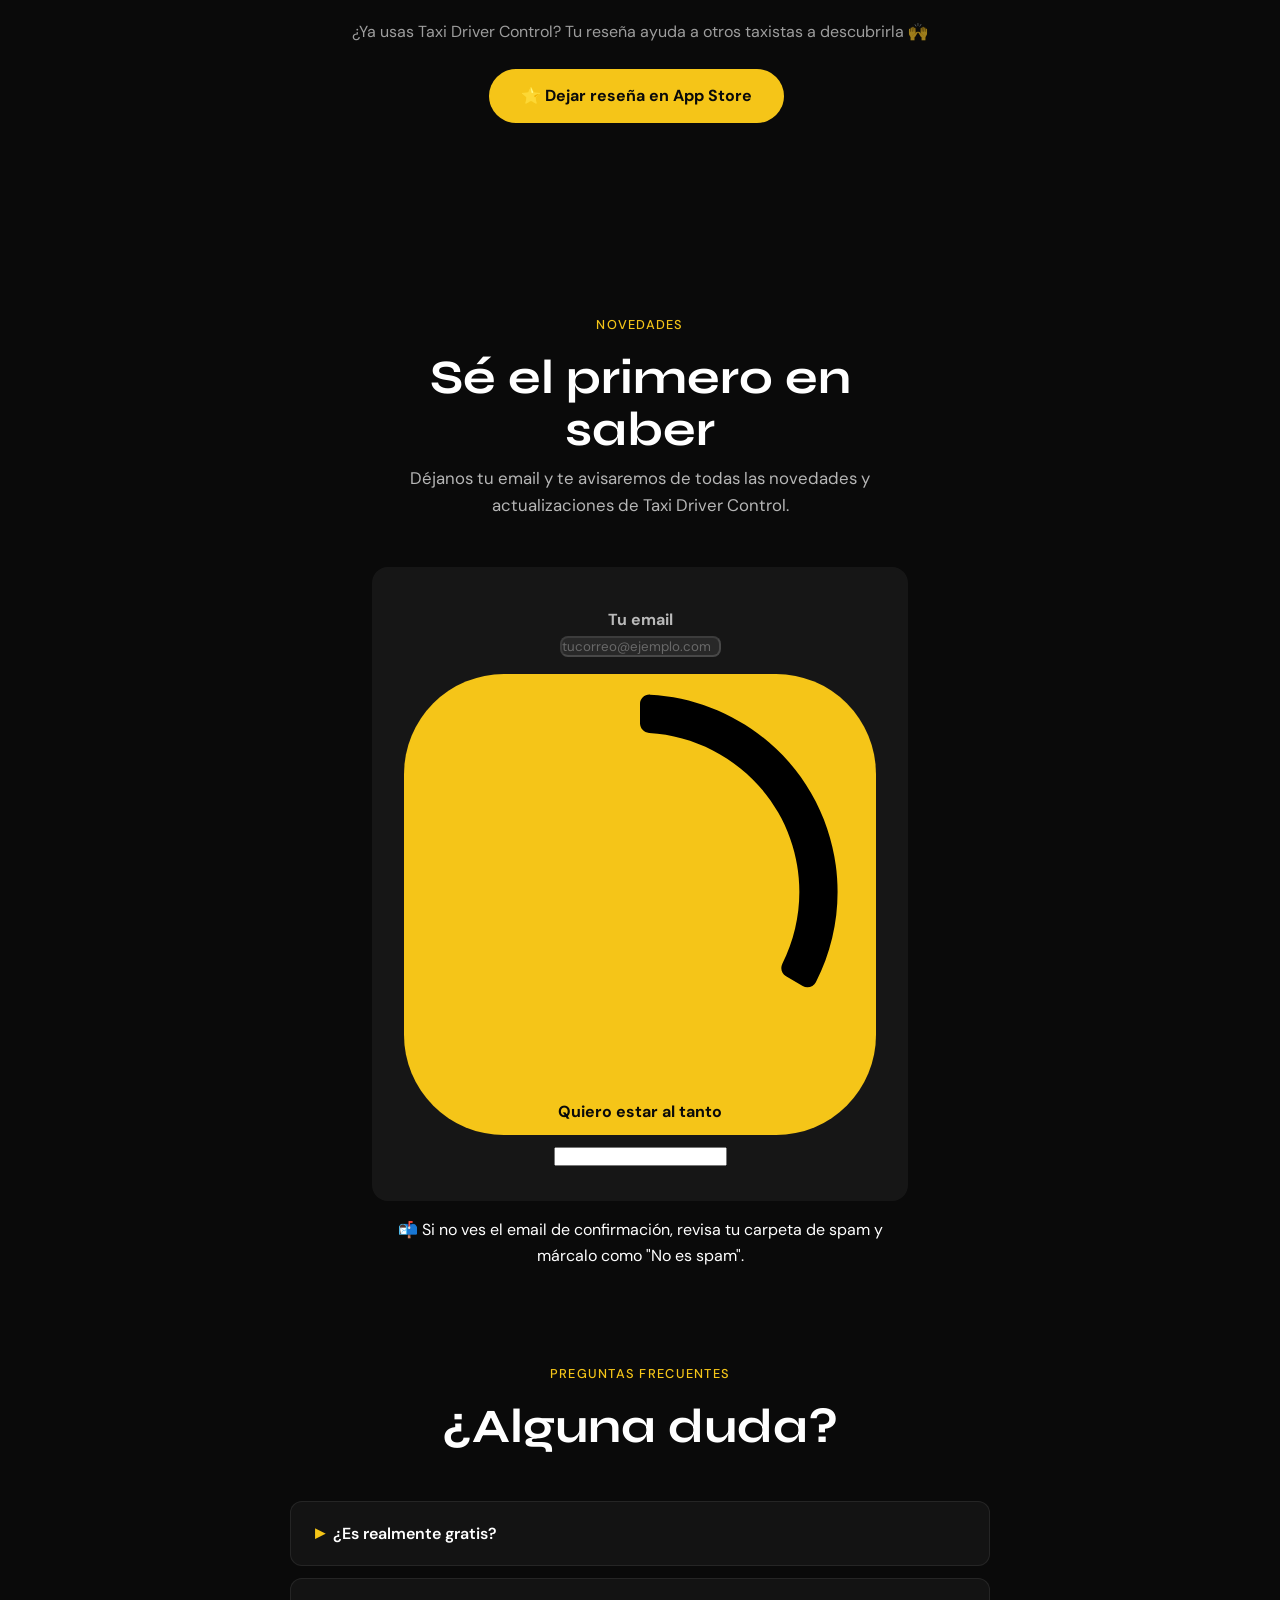
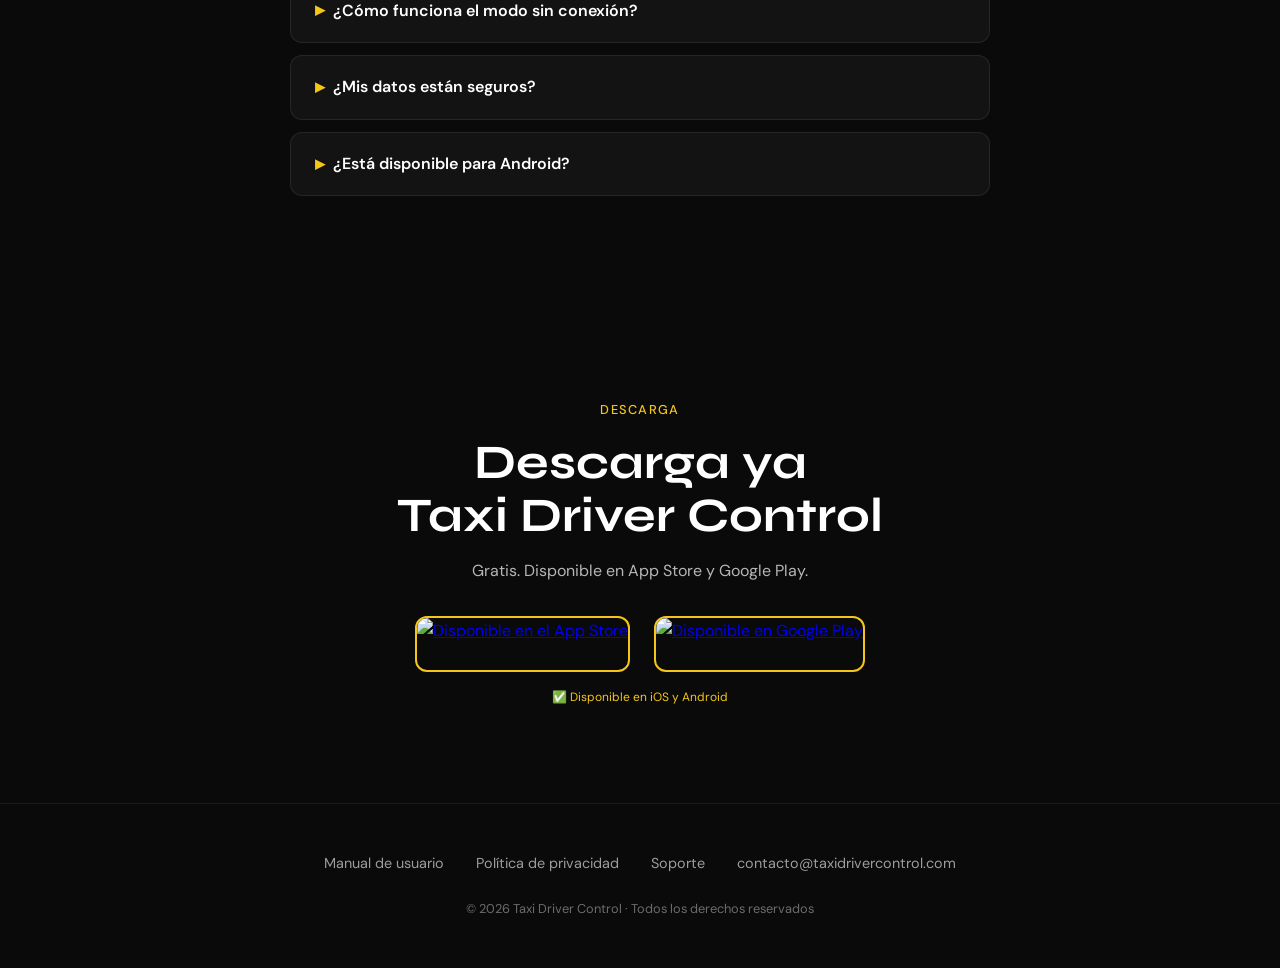
==== commit d6053200: "Añade badge de Google Play y actualiza textos de disponibilidad Android" ====
--- a/index.html
+++ b/index.html
@@ -97,11 +97,18 @@
       box-shadow: 0 8px 24px rgba(245,197,24,0.25);
     }
     .badge-appstore img { display: block; height: 52px; }
-    /* Badge Google Play próximamente */
-    .store-btn { display: inline-flex; align-items: center; gap: 12px; background: rgba(255,255,255,0.06); border: 1px solid rgba(255,255,255,0.12); border-radius: 14px; padding: 0.9rem 1.8rem; text-decoration: none; color: var(--blanco); opacity: 0.5; cursor: not-allowed; }
-    .store-btn-icon { font-size: 1.8rem; }
-    .store-btn-text { text-align: left; }
-    .store-btn-sub { font-size: 0.7rem; color: rgba(255,255,255,0.5); display: block; }
+    .badge-googleplay {
+      display: inline-block;
+      border-radius: 12px;
+      border: 2px solid var(--amarillo);
+      overflow: hidden;
+      transition: transform 0.15s, box-shadow 0.15s;
+    }
+    .badge-googleplay:hover {
+      transform: translateY(-2px);
+      box-shadow: 0 8px 24px rgba(245,197,24,0.25);
+    }
+    .badge-googleplay img { display: block; height: 52px; }
     .store-btn-name { font-size: 1rem; font-weight: 500; }
     .proximamente { font-size: 0.75rem; color: var(--amarillo); margin-top: 1rem; display: block; }
     footer { border-top: 1px solid rgba(255,255,255,0.07); padding: 3rem 2rem; text-align: center; }
@@ -164,8 +171,11 @@
       <h1>El control total de<br/><em>tu negocio</em> al volante</h1>
       <p class="hero-sub">Registra servicios, gestiona turnos, analiza tus ingresos y lleva tu taxi como el profesional que eres.</p>
       <div class="botones">
-        <a href="https://apps.apple.com/es/app/taxi-driver-control/id6779477395" class="badge-appstore" target="_blank" aria-label="Descargar en el App Store">
+        <a href="https://apps.apple.com/es/app/taxi-driver-control/id6779477395" class="badge-appstore" target="_blank" rel="noopener noreferrer" aria-label="Descargar en el App Store">
           <img src="https://developer.apple.com/app-store/marketing/guidelines/images/badge-download-on-the-app-store.svg" alt="Disponible en el App Store" />
+        </a>
+        <a href="https://play.google.com/store/apps/details?id=com.anonymous.taxi129pedro" class="badge-googleplay" target="_blank" rel="noopener noreferrer" aria-label="Disponible en Google Play">
+          <img src="https://play.google.com/intl/en_us/badges/static/images/badges/es_badge_web_generic.png" alt="Disponible en Google Play" />
         </a>
         <a href="#funciones" class="btn-secondary">Ver funciones →</a>
         <a href="/inicio-rapido.html" class="btn-secondary">⚡ Inicio rápido</a>
@@ -289,27 +299,23 @@
           <summary>¿Mis datos están seguros?</summary>
           <p>Sí. No vendemos ni compartimos tus datos, tienes control total: puedes <strong>exportar tus datos</strong> en cualquier momento, <strong>importarlos</strong> si cambias de dispositivo, y <strong>eliminar tu cuenta y todos tus datos</strong> de forma definitiva y automática desde la configuración.</p>
         </details>
-        <details><summary>¿Cuándo estará en Google Play?</summary><p>Taxi Driver Control ya está disponible en el <strong>App Store</strong>. Google Play estará disponible en unos días.</p></details>
+        <details><summary>¿Está disponible para Android?</summary><p>Sí, Taxi Driver Control está disponible tanto en el <strong>App Store</strong> (iOS) como en <strong>Google Play</strong> (Android). Descárgala gratis desde cualquiera de las dos tiendas.</p></details>
       </div>
     </section>
 
     <section class="download-section" id="descargar">
       <p class="section-label">Descarga</p>
       <h2>Descarga ya<br/>Taxi Driver Control</h2>
-      <p style="color:rgba(255,255,255,0.7); margin-top:0.5rem;">Gratis. Disponible ahora en el App Store.</p>
+      <p style="color:rgba(255,255,255,0.7); margin-top:0.5rem;">Gratis. Disponible en App Store y Google Play.</p>
       <div class="store-buttons">
-        <a href="https://apps.apple.com/es/app/taxi-driver-control/id6779477395" target="_blank" class="badge-appstore" aria-label="Descargar en el App Store">
+        <a href="https://apps.apple.com/es/app/taxi-driver-control/id6779477395" target="_blank" rel="noopener noreferrer" class="badge-appstore" aria-label="Descargar en el App Store">
           <img src="https://developer.apple.com/app-store/marketing/guidelines/images/badge-download-on-the-app-store.svg" alt="Disponible en el App Store" />
         </a>
-        <div class="store-btn" role="link" aria-disabled="true">
-          <span class="store-btn-icon" aria-hidden="true">🤖</span>
-          <div class="store-btn-text">
-            <span class="store-btn-sub">Próximamente en</span>
-            <span class="store-btn-name">Google Play</span>
-          </div>
-        </div>
-      </div>
-      <span class="proximamente">✅ iOS ya disponible · ⏳ Android próximamente</span>
+        <a href="https://play.google.com/store/apps/details?id=com.anonymous.taxi129pedro" class="badge-googleplay" target="_blank" rel="noopener noreferrer" aria-label="Disponible en Google Play">
+          <img src="https://play.google.com/intl/en_us/badges/static/images/badges/es_badge_web_generic.png" alt="Disponible en Google Play" />
+        </a>
+      </div>
+      <span class="proximamente">✅ Disponible en iOS y Android</span>
     </section>
   </main>
 
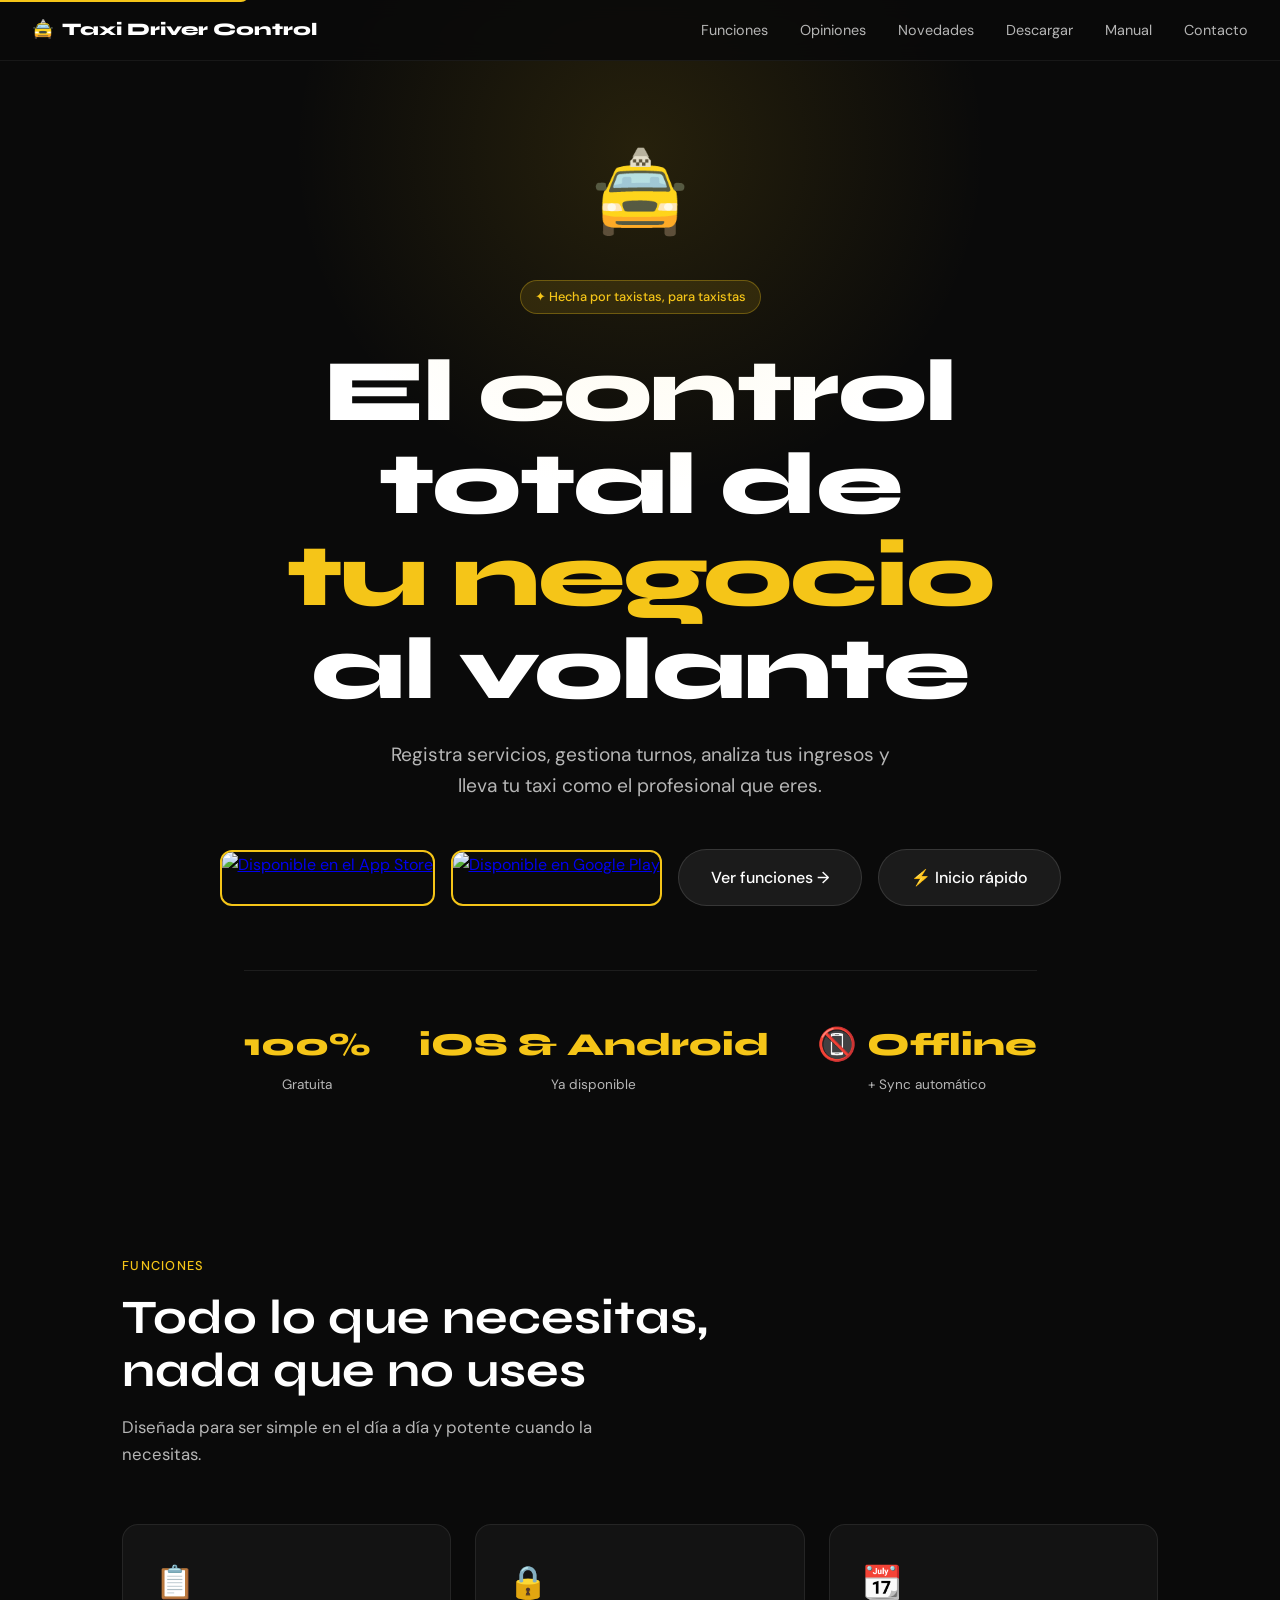
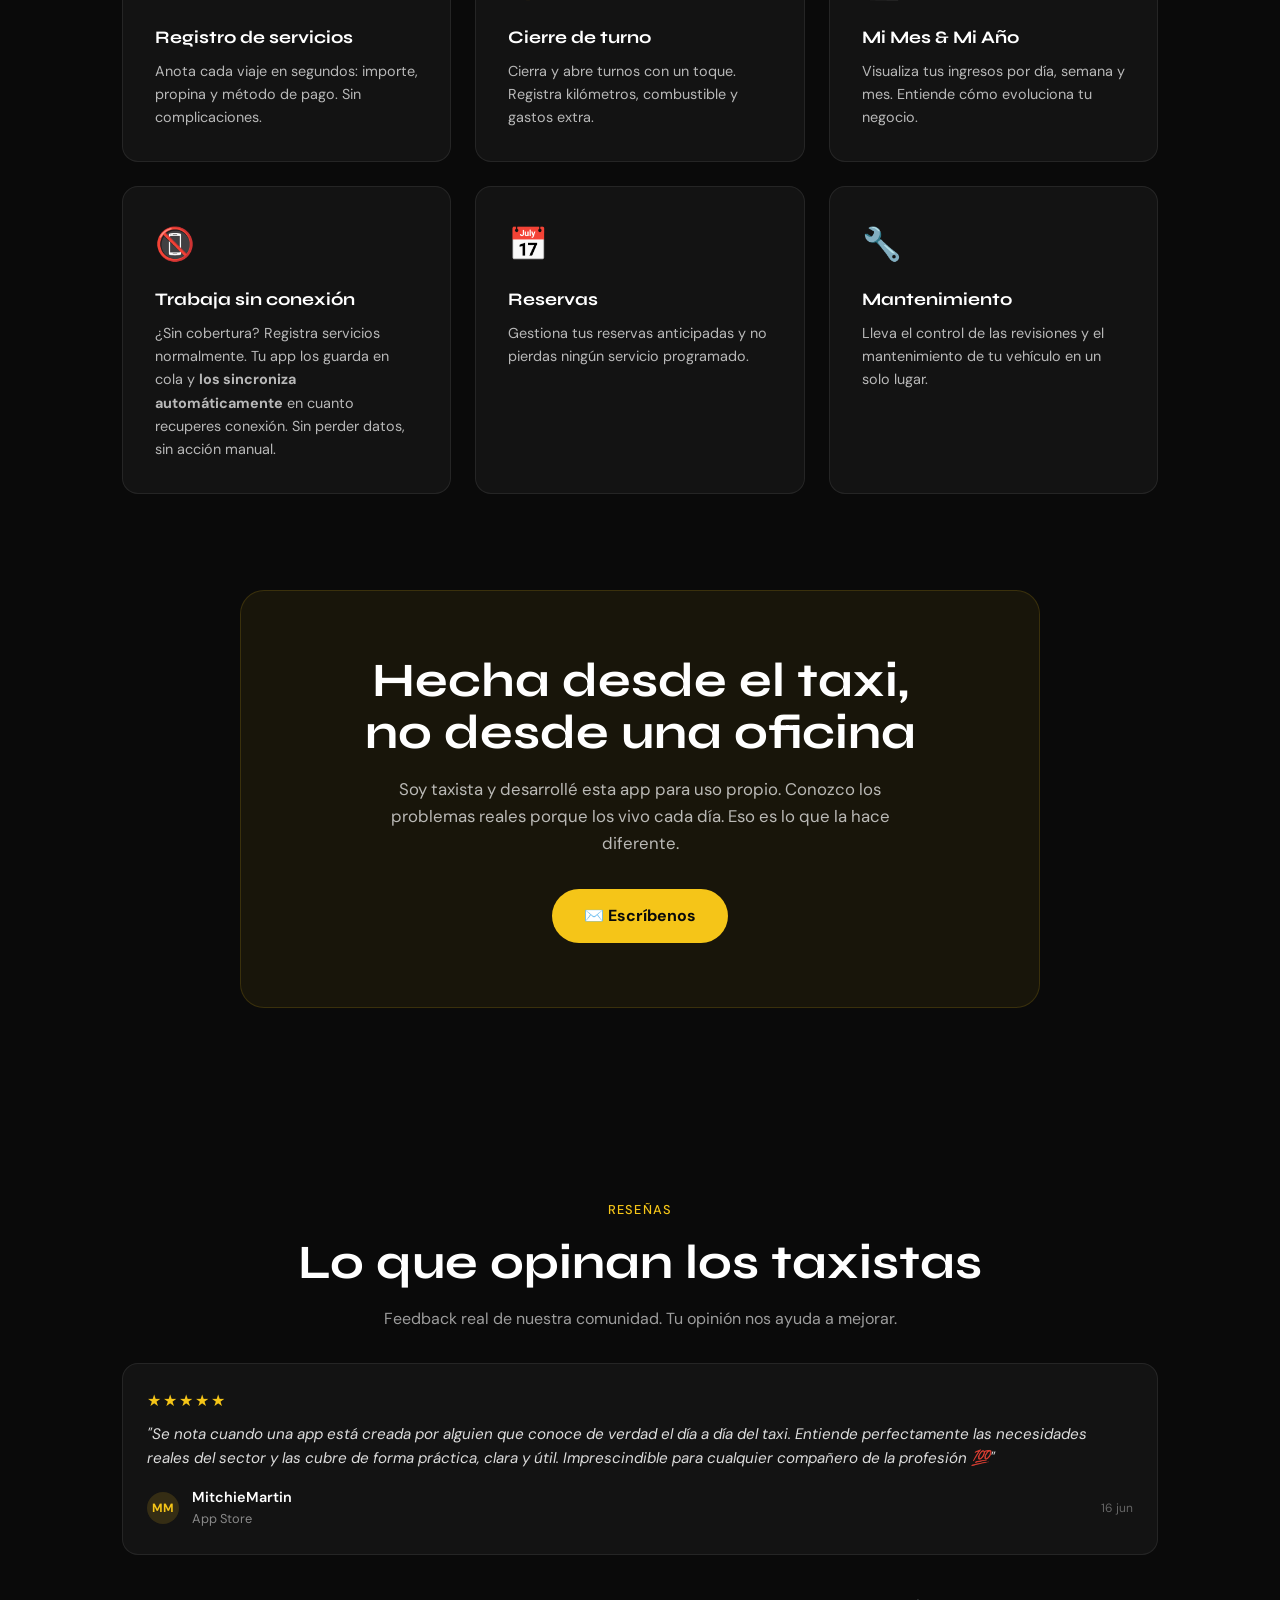
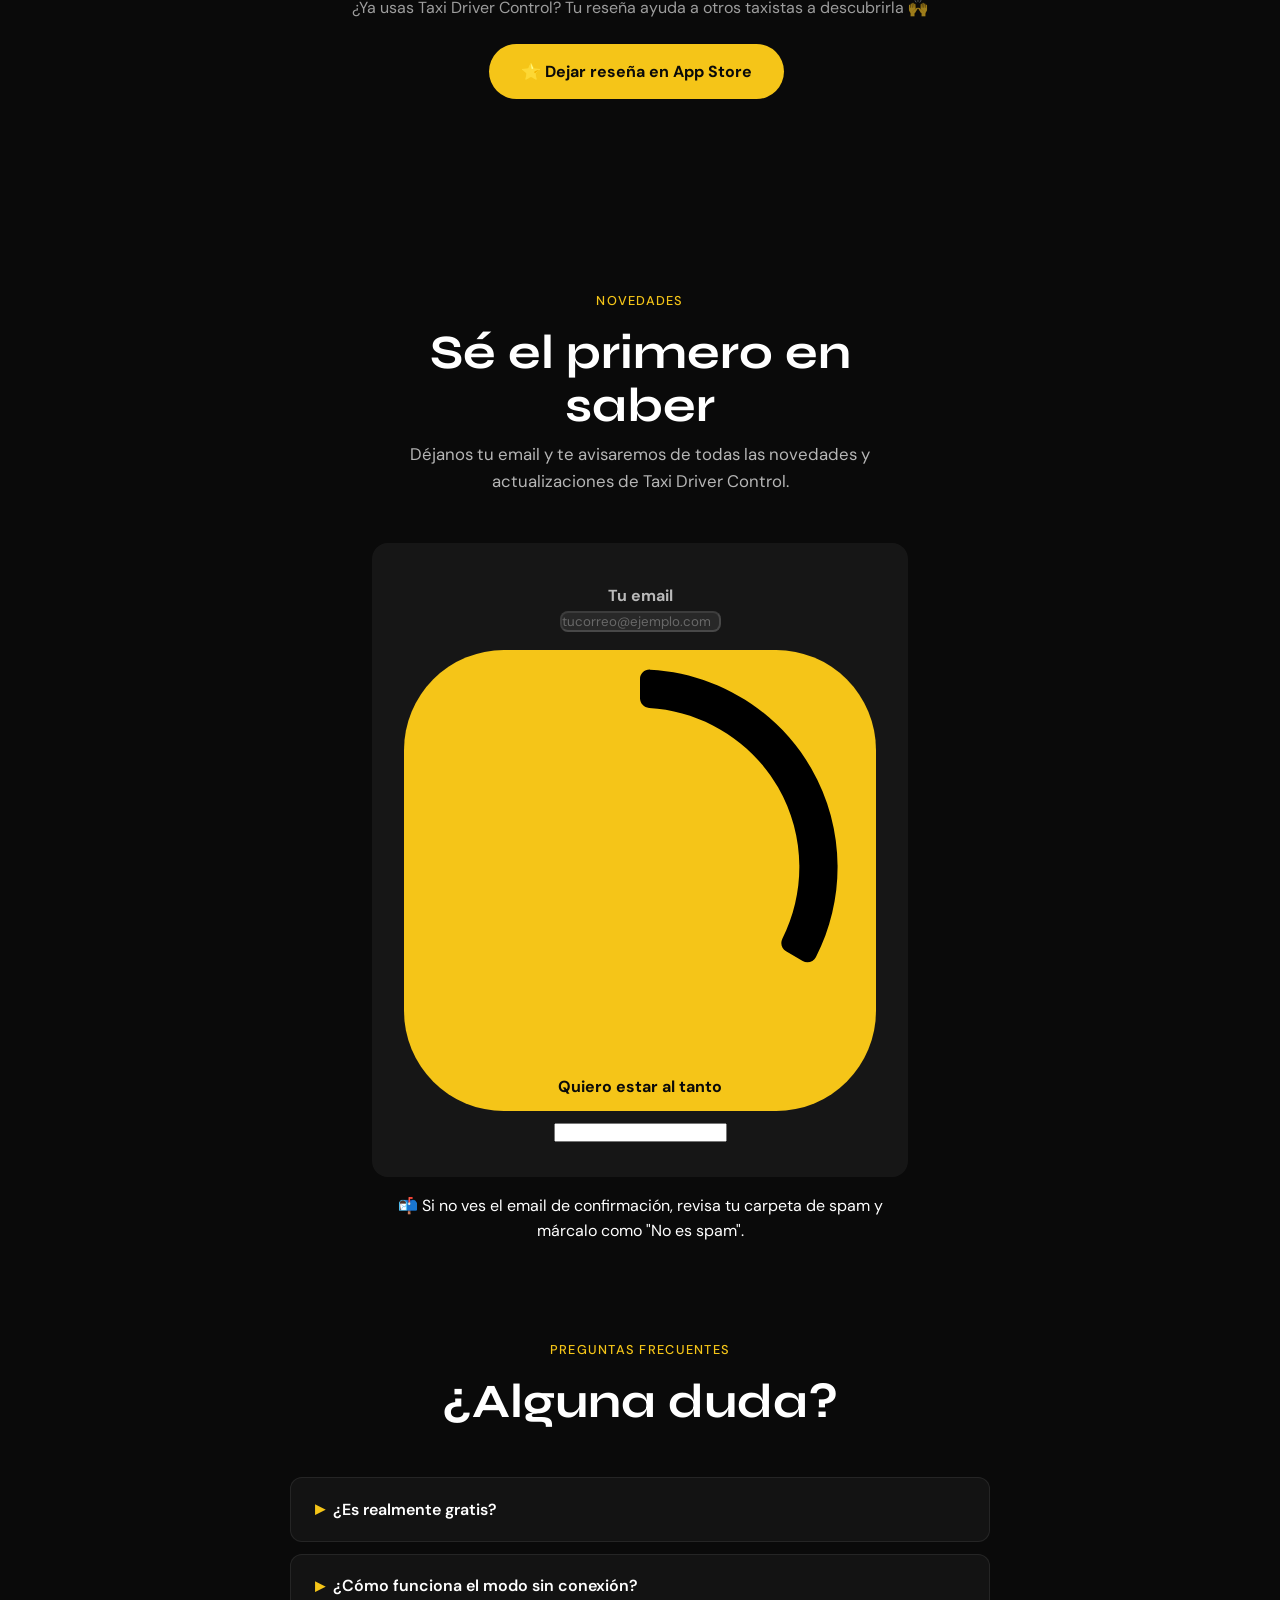
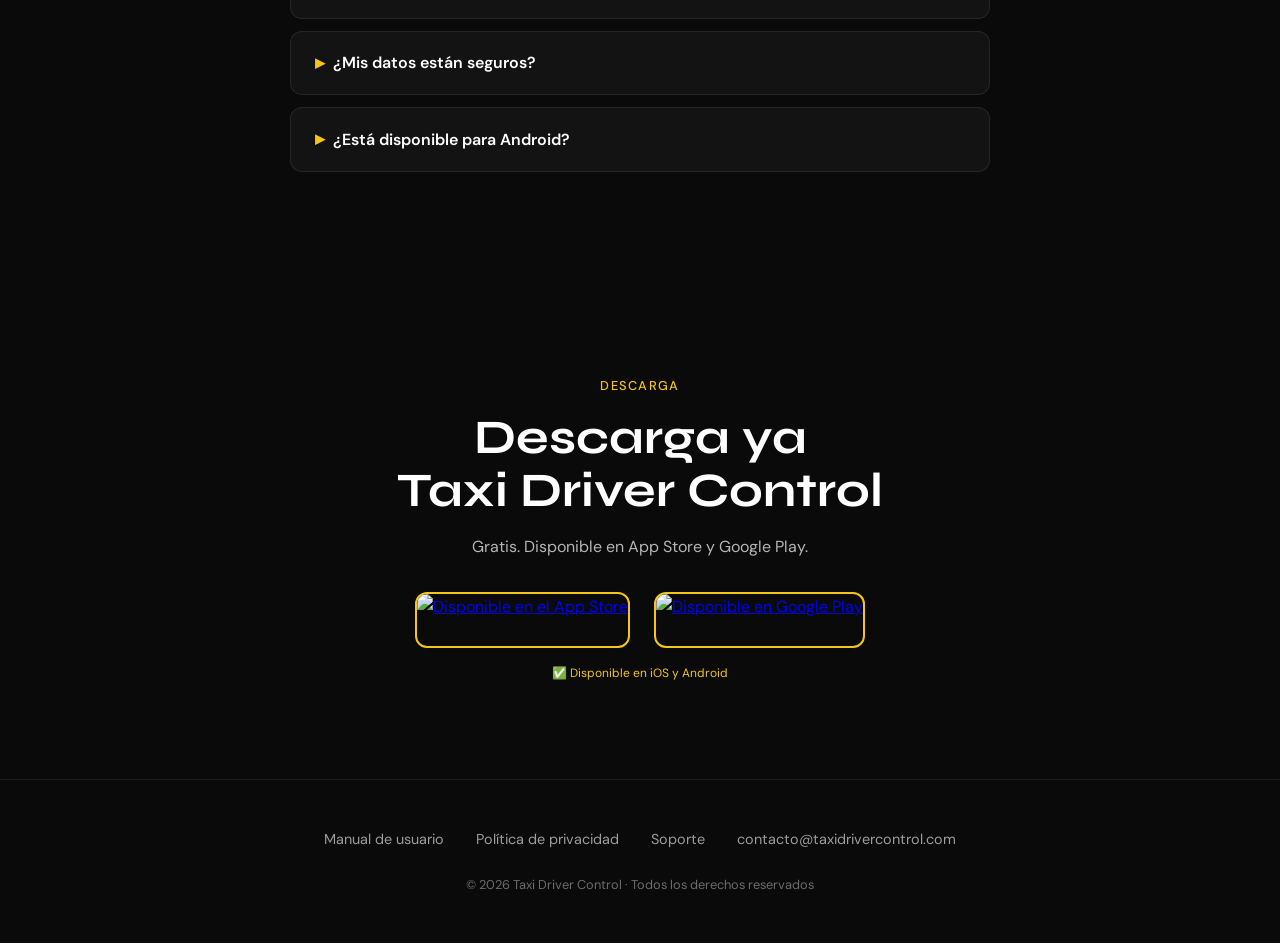
==== commit 0e9e375a: "Update index.html Quitadas las reseñas antiguas y puesta la real de la appstore" ====
--- a/index.html
+++ b/index.html
@@ -216,29 +216,11 @@
       <div class="reviews-grid">
         <div class="review-card">
           <div class="review-stars">★★★★★</div>
-          <p class="review-text">"Llevo 3 semanas usándola y ya no vuelvo a las notas de papel. El cierre de turno en 30 segundos es brutal."</p>
+          <p class="review-text">"Se nota cuando una app está creada por alguien que conoce de verdad el día a día del taxi. Entiende perfectamente las necesidades reales del sector y las cubre de forma práctica, clara y útil. Imprescindible para cualquier compañero de la profesión 💯"</p>
           <div class="review-meta">
-            <div class="review-avatar">CM</div>
-            <div><div class="review-author">Carlos M.</div><div class="review-role">Madrid</div></div>
-            <span class="review-date">Hace 5 días</span>
-          </div>
-        </div>
-        <div class="review-card">
-          <div class="review-stars">★★★★★</div>
-          <p class="review-text">"Funciona sin cobertura en mi zona y al volver se sincroniza sola. Justo lo que necesitaba para no perder servicios."</p>
-          <div class="review-meta">
-            <div class="review-avatar">AR</div>
-            <div><div class="review-author">Ana R.</div><div class="review-role">Barcelona</div></div>
-            <span class="review-date">Hace 1 semana</span>
-          </div>
-        </div>
-        <div class="review-card">
-          <div class="review-stars">★★★★☆</div>
-          <p class="review-text">"Muy limpia y directa. El control de turnos y reservas es 10/10."</p>
-          <div class="review-meta">
-            <div class="review-avatar">JL</div>
-            <div><div class="review-author">Javier L.</div><div class="review-role">Valencia</div></div>
-            <span class="review-date">Hace 2 semanas</span>
+            <div class="review-avatar">MM</div>
+            <div><div class="review-author">MitchieMartin</div><div class="review-role">App Store</div></div>
+            <span class="review-date">16 jun</span>
           </div>
         </div>
       </div>
@@ -357,4 +339,4 @@
     });
   </script>
 </body>
-</html>+</html>
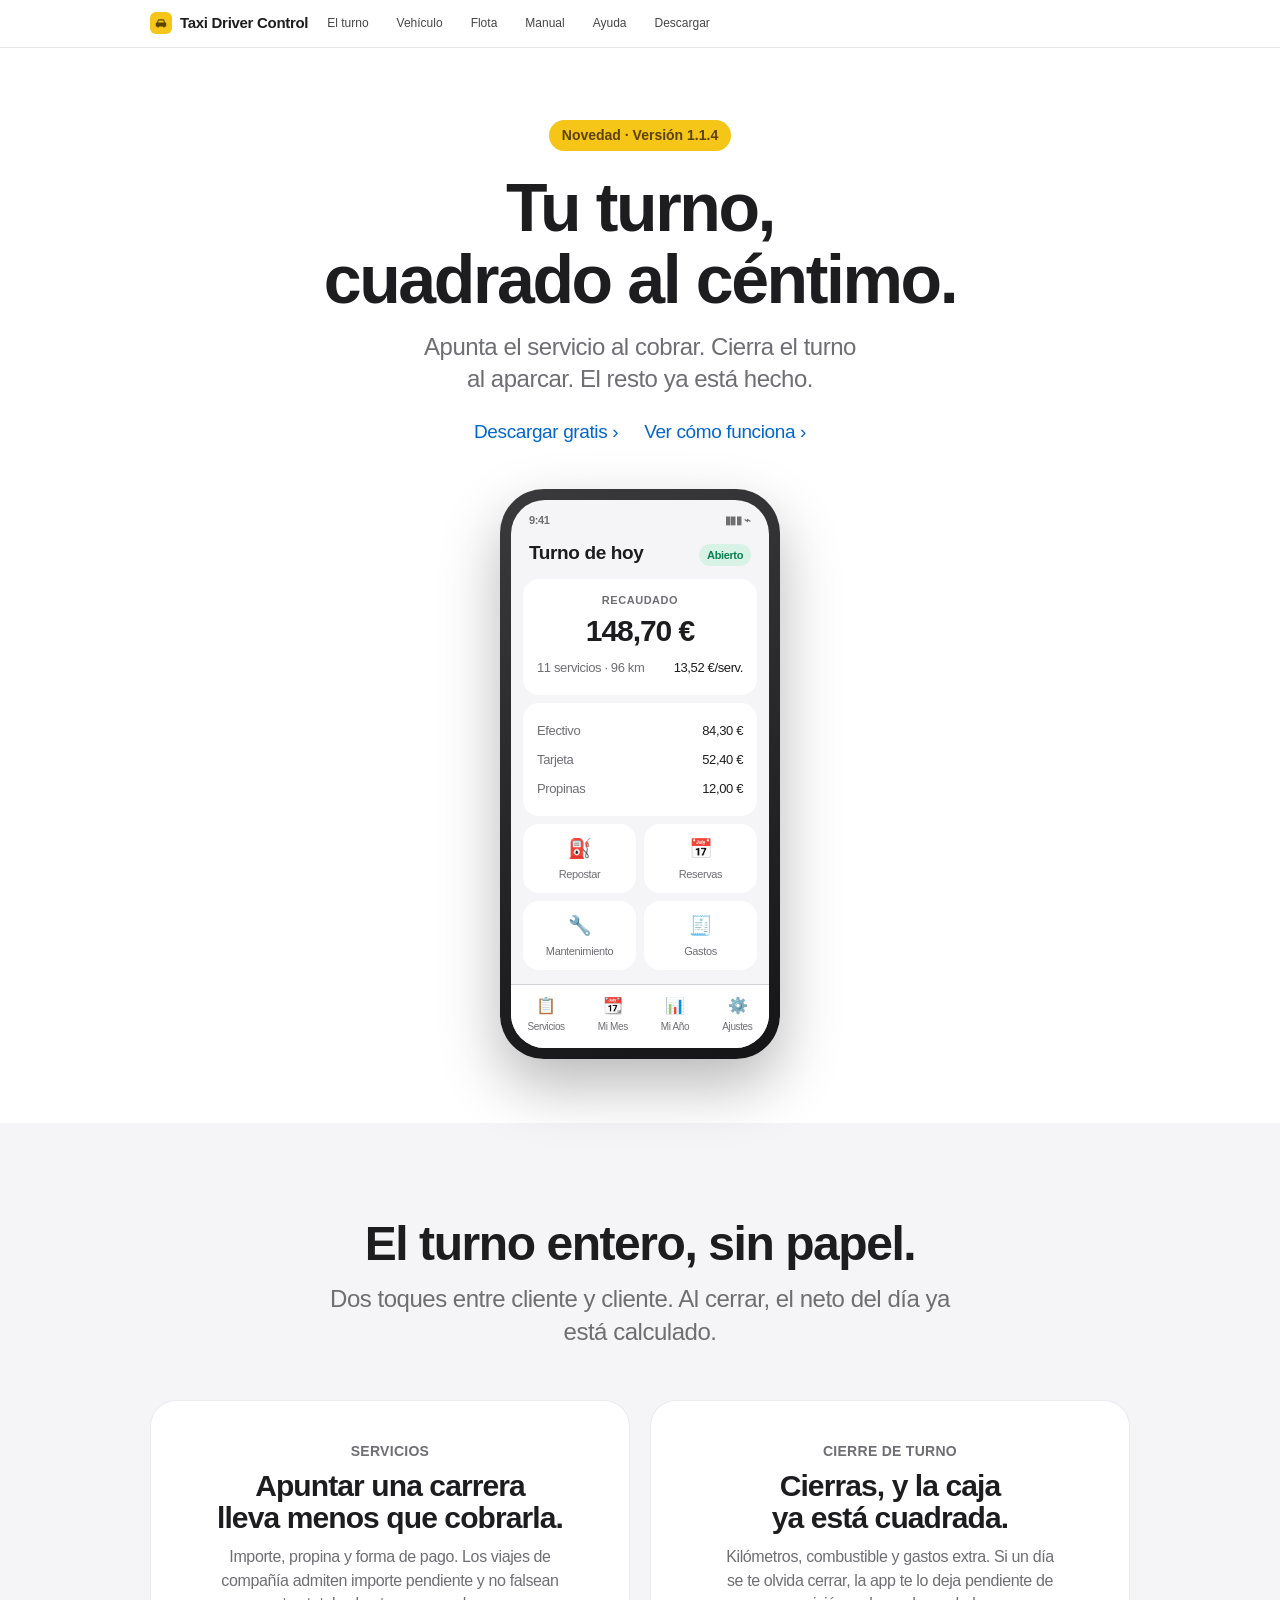
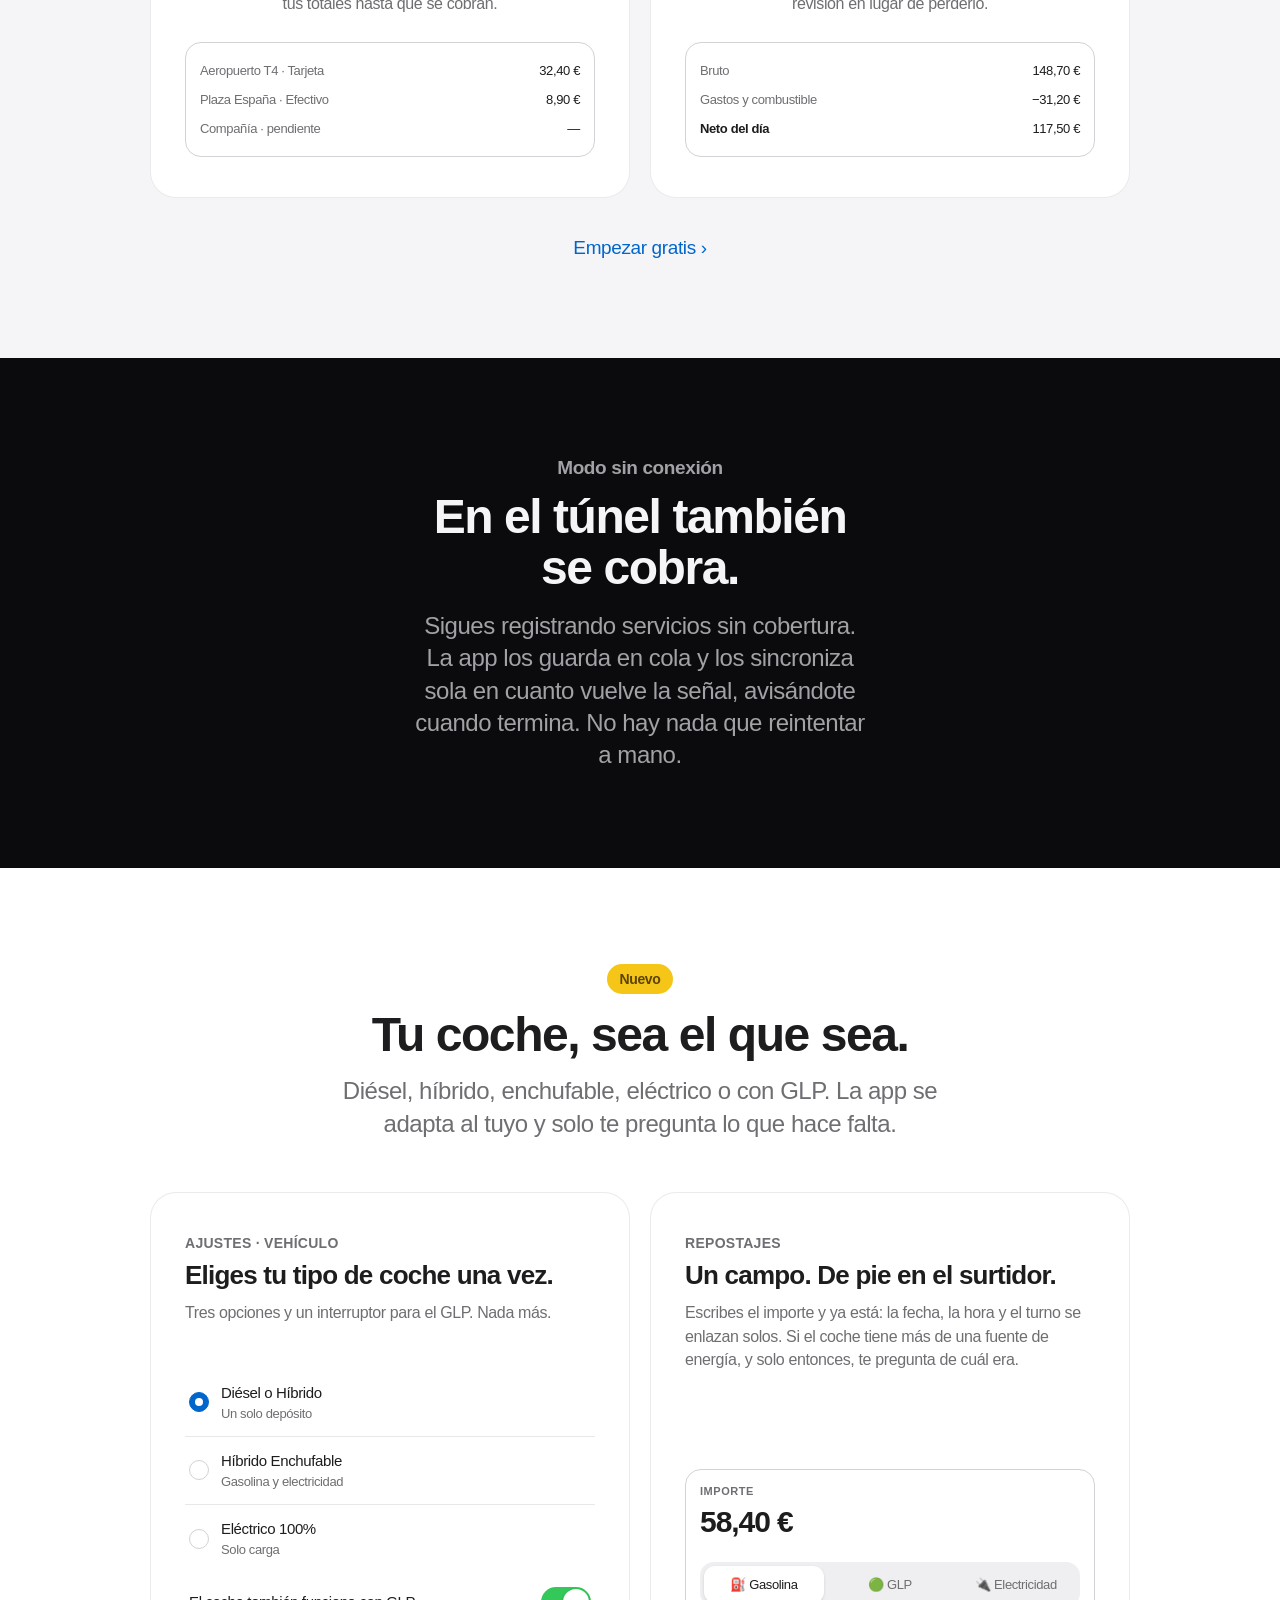
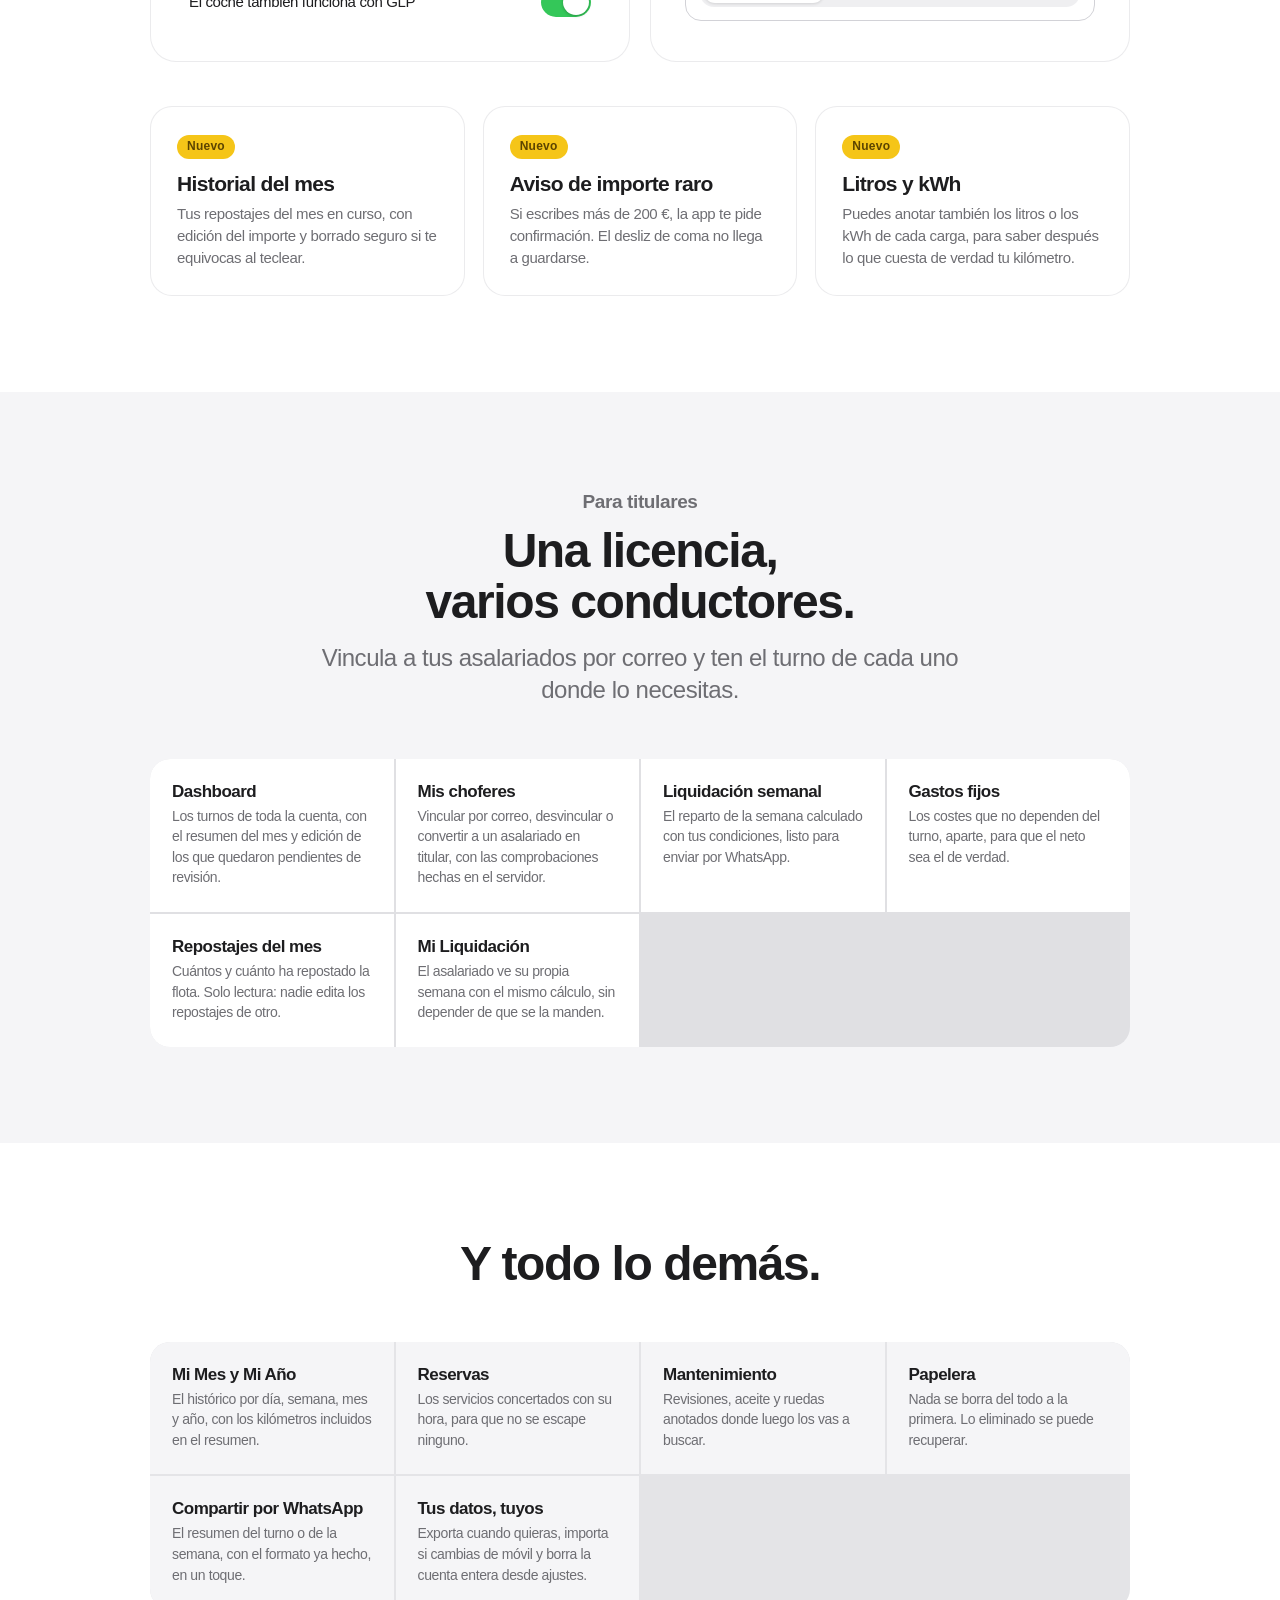
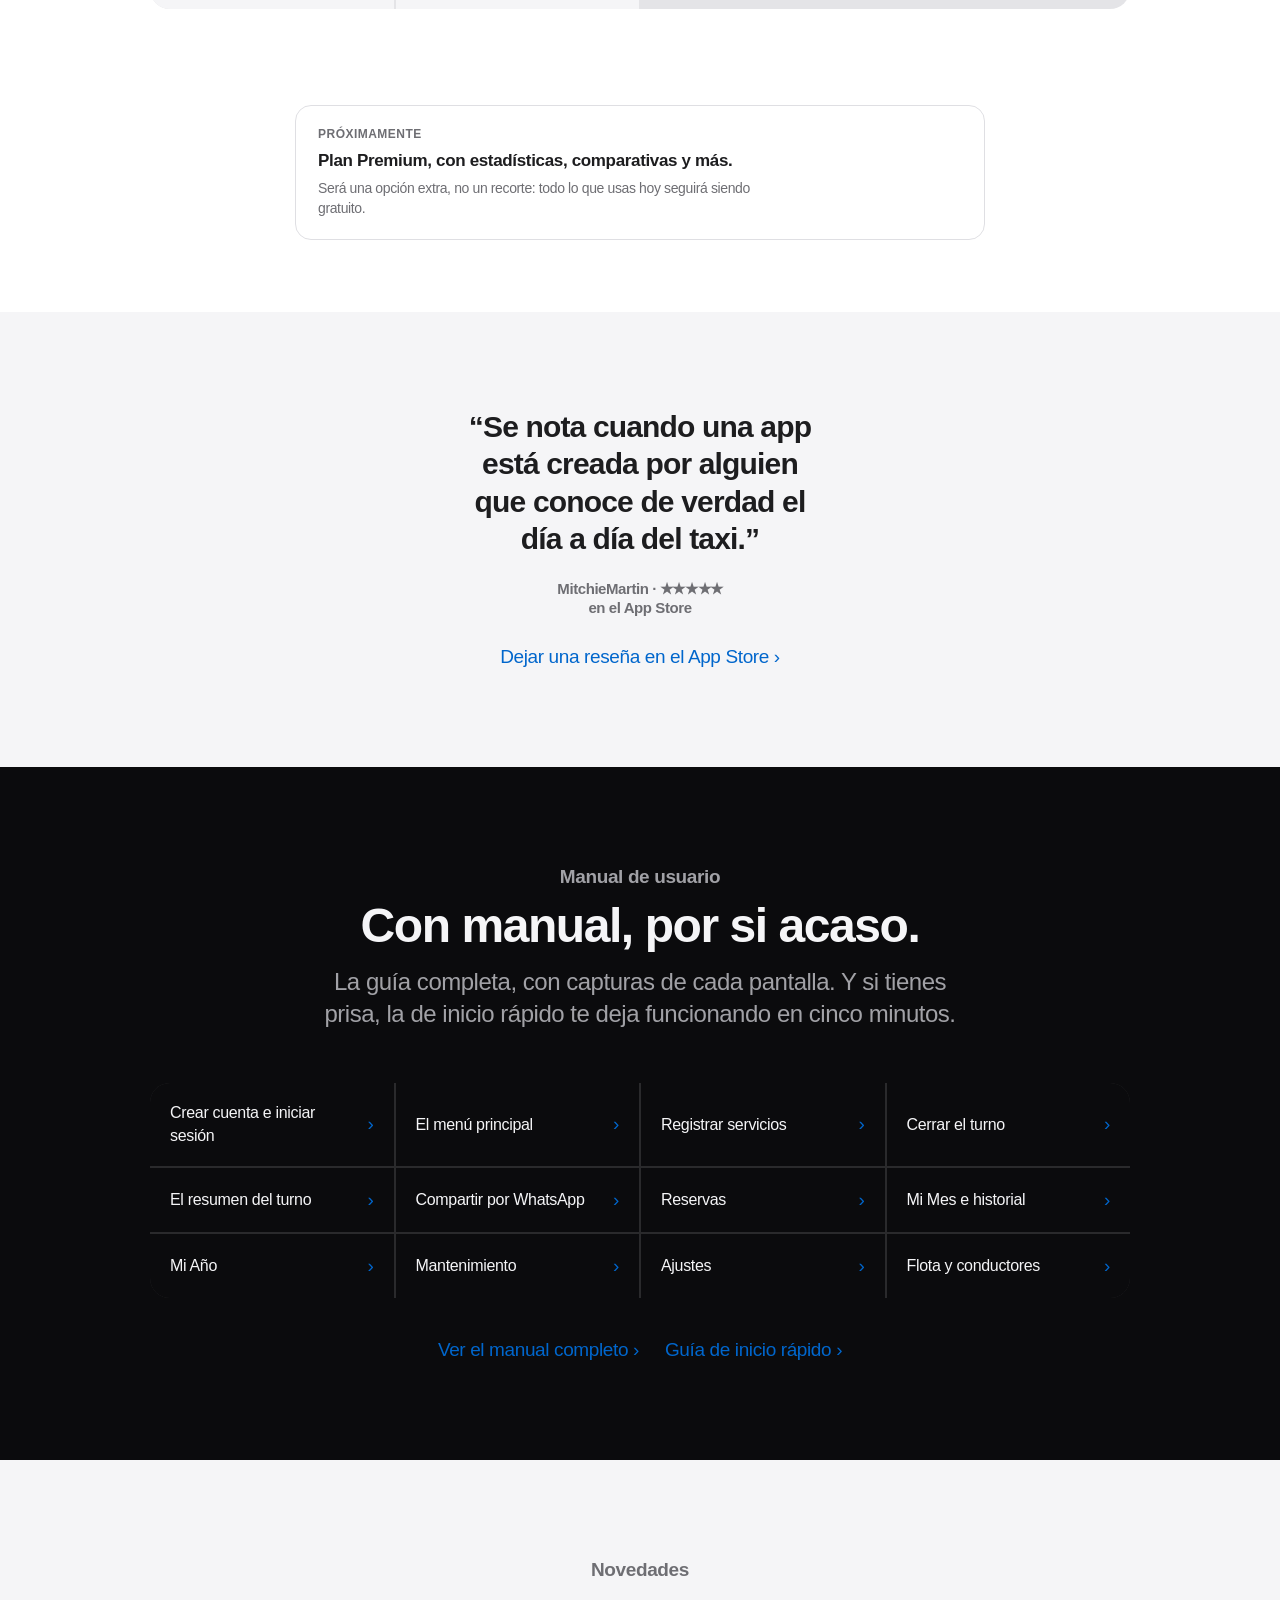
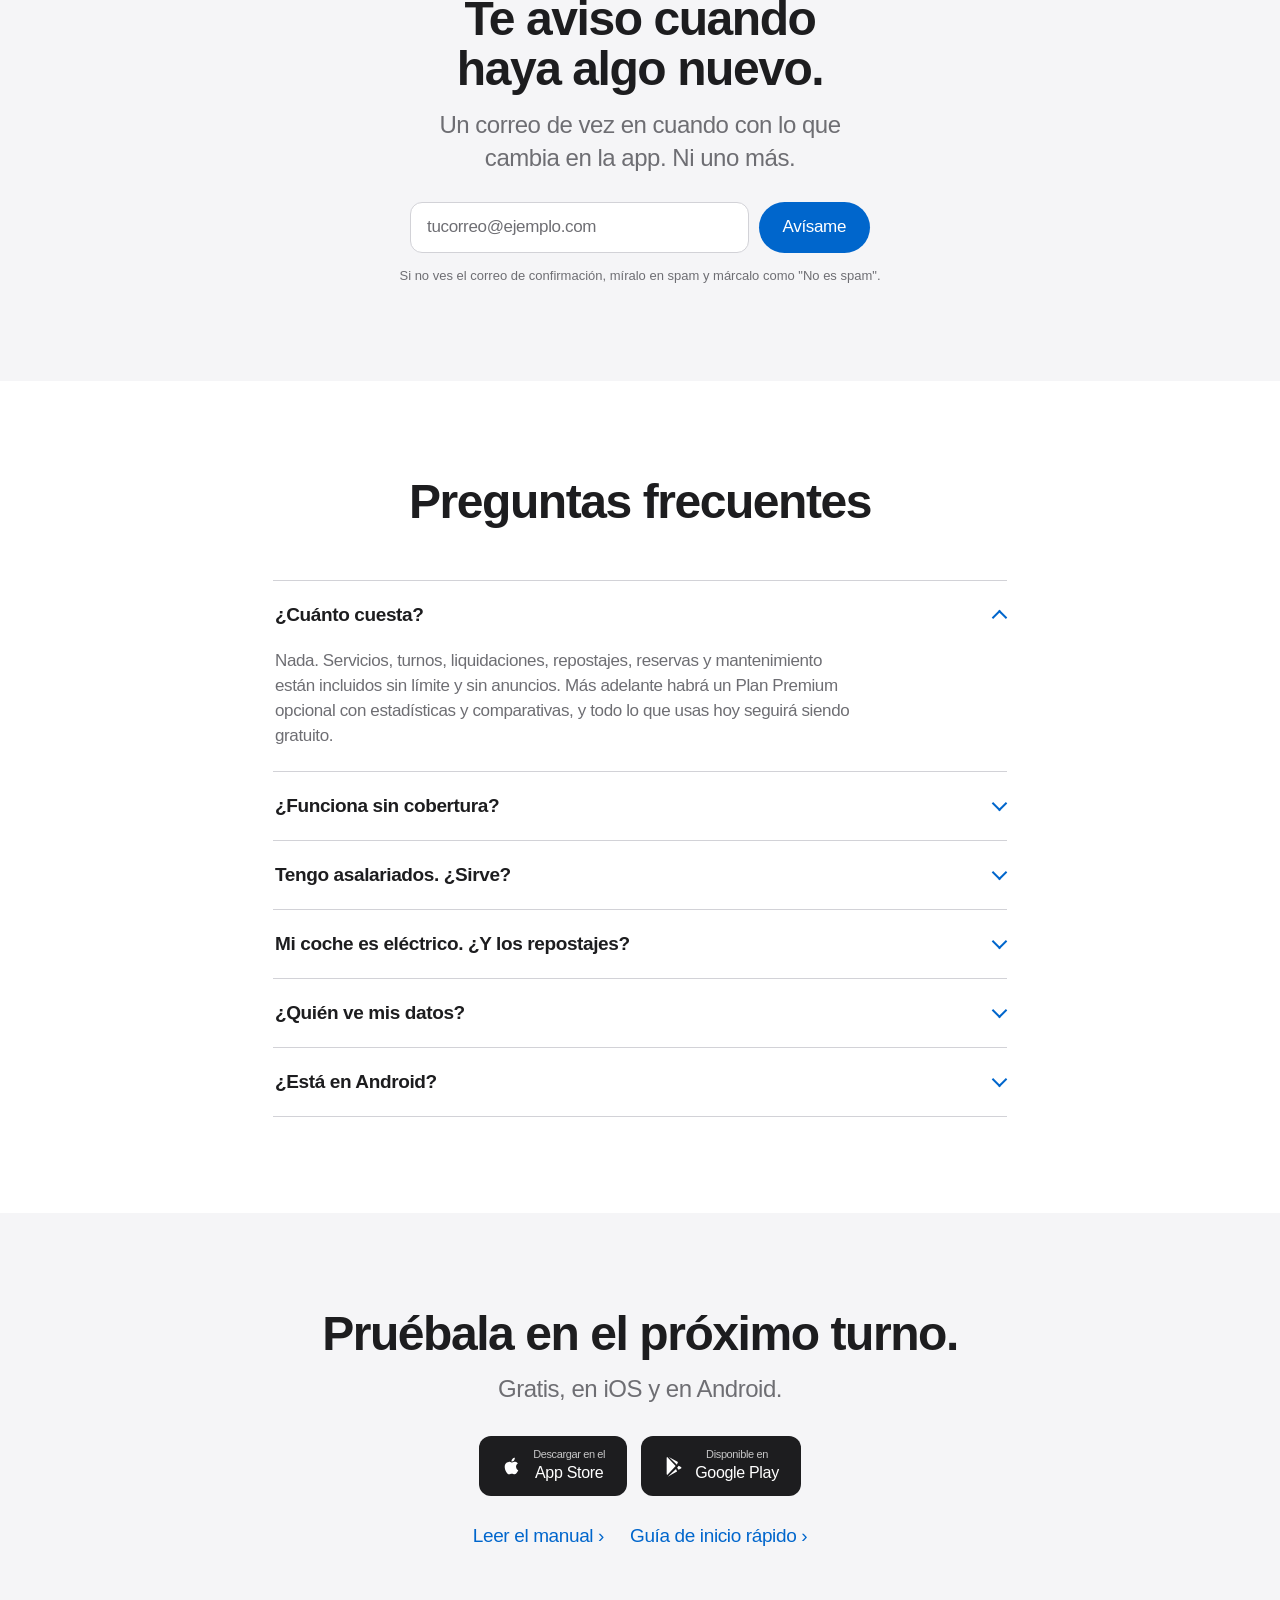
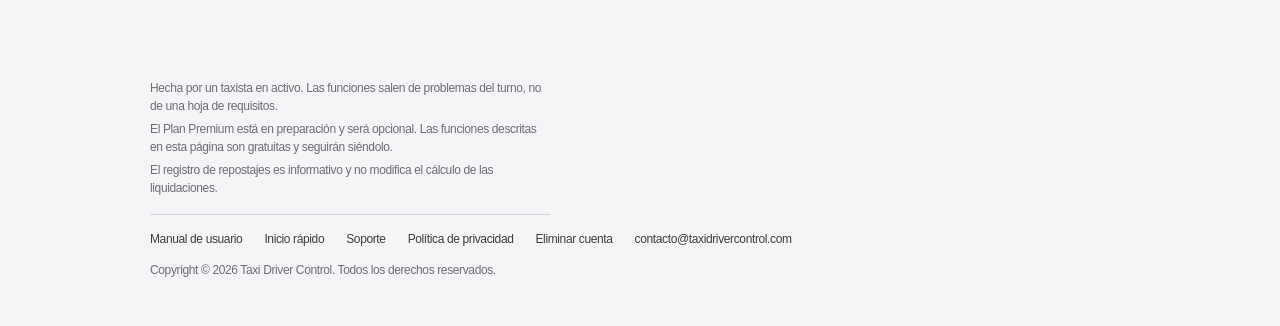
==== commit afa80bdb: "feat: nueva web completa en estilo claro + iconos y og-image" ====
--- a/index.html
+++ b/index.html
@@ -1,342 +1,395 @@
 <!DOCTYPE html>
 <html lang="es">
 <head>
-  <meta charset="UTF-8" />
-  <meta name="viewport" content="width=device-width, initial-scale=1.0" />
-  <title>Taxi Driver Control — Gestiona tu taxi como un profesional</title>
-  <meta name="description" content="La app de gestión para taxistas profesionales. Controla tus servicios, ingresos y turnos desde el móvil." />
-  <link rel="canonical" href="https://taxidrivercontrol.com" />
-  <link rel="icon" type="image/png" href="/favicon.png">
-  <link rel="apple-touch-icon" href="/apple-touch-icon.png">
-  <meta property="og:title" content="Taxi Driver Control — Gestiona tu taxi como un profesional">
-  <meta property="og:description" content="La app de gestión para taxistas profesionales.">
-  <meta property="og:image" content="https://taxidrivercontrol.com/og-image.jpg">
-  <meta property="og:url" content="https://taxidrivercontrol.com">
-  <meta property="og:type" content="website">
-  <meta name="theme-color" content="#0a0a0a">
-  <link rel="preconnect" href="https://fonts.googleapis.com" />
-  <link href="https://fonts.googleapis.com/css2?family=Syne:wght@400;700;800&family=DM+Sans:wght@400;500&display=swap" rel="stylesheet" />
-  <link rel="stylesheet" href="https://sibforms.com/forms/end-form/build/sib-styles.css">
-  <style>
-    *, *::before, *::after { box-sizing: border-box; margin: 0; padding: 0; }
-    :root { --negro: #0a0a0a; --amarillo: #f5c518; --gris: #f4f4f2; --blanco: #ffffff; --radio: 16px; }
-    html { scroll-behavior: smooth; }
-    body { font-family: 'DM Sans', sans-serif; background: var(--negro); color: var(--blanco); line-height: 1.6; }
-    .skip-link { position: absolute; top: -40px; left: 0; background: var(--amarillo); color: var(--negro); padding: 8px 16px; z-index: 1000; text-decoration: none; font-weight: 600; border-radius: 0 0 8px 0; transition: top 0.2s; }
-    .skip-link:focus { top: 0; }
-    nav { position: fixed; top: 0; left: 0; right: 0; z-index: 100; display: flex; align-items: center; justify-content: space-between; padding: 1rem 2rem; background: rgba(10,10,10,0.85); backdrop-filter: blur(10px); border-bottom: 1px solid rgba(255,255,255,0.06); }
-    .logo { font-family: 'Syne', sans-serif; font-weight: 800; font-size: 1.1rem; color: var(--amarillo); text-decoration: none; display: flex; align-items: center; gap: 8px; }
-    .logo span { color: var(--blanco); }
-    nav a.nav-link { color: rgba(255,255,255,0.7); text-decoration: none; font-size: 0.9rem; transition: color 0.2s; }
-    nav a.nav-link:hover, nav a.nav-link:focus { color: var(--blanco); outline: none; }
-    .nav-links { display: flex; gap: 2rem; align-items: center; }
-    .hero { min-height: 100vh; display: flex; flex-direction: column; align-items: center; justify-content: center; text-align: center; padding: 8rem 2rem 4rem; position: relative; overflow: hidden; }
-    .hero::before { content: ''; position: absolute; top: -200px; left: 50%; transform: translateX(-50%); width: 700px; height: 700px; background: radial-gradient(circle, rgba(245,197,24,0.12) 0%, transparent 70%); pointer-events: none; }
-    .badge { display: inline-flex; align-items: center; gap: 6px; background: rgba(245,197,24,0.12); border: 1px solid rgba(245,197,24,0.3); color: var(--amarillo); font-size: 0.8rem; font-weight: 500; padding: 6px 14px; border-radius: 100px; margin-bottom: 2rem; }
-    h1 { font-family: 'Syne', sans-serif; font-weight: 800; font-size: clamp(2.8rem, 7vw, 5.5rem); line-height: 1.05; letter-spacing: -0.02em; margin-bottom: 1.5rem; max-width: 800px; }
-    h1 em { font-style: normal; color: var(--amarillo); }
-    .hero-sub { font-size: clamp(1rem, 2vw, 1.2rem); color: rgba(255,255,255,0.7); max-width: 520px; margin-bottom: 3rem; }
-    .botones { display: flex; gap: 1rem; flex-wrap: wrap; justify-content: center; align-items: center; }
-    .btn-primary { background: var(--amarillo); color: var(--negro); font-family: 'DM Sans', sans-serif; font-weight: 700; font-size: 1rem; padding: 0.9rem 2rem; border-radius: 100px; text-decoration: none; transition: transform 0.15s, box-shadow 0.15s; display: inline-flex; align-items: center; gap: 8px; }
-    .btn-primary:hover, .btn-primary:focus { transform: translateY(-2px); box-shadow: 0 8px 24px rgba(245,197,24,0.3); outline: none; }
-    .btn-secondary { background: rgba(255,255,255,0.07); color: var(--blanco); font-family: 'DM Sans', sans-serif; font-weight: 500; font-size: 1rem; padding: 0.9rem 2rem; border-radius: 100px; text-decoration: none; border: 1px solid rgba(255,255,255,0.12); transition: background 0.15s; display: inline-flex; align-items: center; gap: 8px; }
-    .btn-secondary:hover, .btn-secondary:focus { background: rgba(255,255,255,0.12); outline: none; }
-    .taxi-icon { font-size: 5rem; margin-bottom: 1.5rem; display: block; animation: float 3s ease-in-out infinite; }
-    @keyframes float { 0%, 100% { transform: translateY(0); } 50% { transform: translateY(-10px); } }
-    .stats { display: flex; gap: 3rem; justify-content: center; flex-wrap: wrap; margin-top: 4rem; padding-top: 3rem; border-top: 1px solid rgba(255,255,255,0.08); }
-    .stat { text-align: center; }
-    .stat-num { font-family: 'Syne', sans-serif; font-weight: 800; font-size: 2rem; color: var(--amarillo); }
-    .stat-label { font-size: 0.85rem; color: rgba(255,255,255,0.7); margin-top: 4px; }
-    .section { padding: 6rem 2rem; max-width: 1100px; margin: 0 auto; }
-    .section-label { font-size: 0.8rem; font-weight: 500; letter-spacing: 0.1em; text-transform: uppercase; color: var(--amarillo); margin-bottom: 1rem; }
-    h2 { font-family: 'Syne', sans-serif; font-weight: 700; font-size: clamp(2rem, 4vw, 3rem); line-height: 1.1; margin-bottom: 1rem; }
-    .section-sub { font-size: 1.05rem; color: rgba(255,255,255,0.7); max-width: 500px; margin-bottom: 3.5rem; }
-    .features-grid { display: grid; grid-template-columns: repeat(auto-fit, minmax(280px, 1fr)); gap: 1.5rem; }
-    .feature-card { background: rgba(255,255,255,0.04); border: 1px solid rgba(255,255,255,0.08); border-radius: var(--radio); padding: 2rem; transition: border-color 0.2s, transform 0.2s; cursor: default; }
-    .feature-card:hover { border-color: rgba(245,197,24,0.3); transform: translateY(-4px); }
-    .feature-icon { font-size: 2rem; margin-bottom: 1rem; display: block; }
-    .feature-title { font-family: 'Syne', sans-serif; font-weight: 700; font-size: 1.1rem; margin-bottom: 0.5rem; }
-    .feature-desc { font-size: 0.9rem; color: rgba(255,255,255,0.7); line-height: 1.6; }
-    .por-taxistas { background: rgba(245,197,24,0.06); border: 1px solid rgba(245,197,24,0.15); border-radius: 24px; padding: 4rem 3rem; text-align: center; max-width: 800px; margin: 0 auto; }
-    .por-taxistas h2 { margin-bottom: 1rem; }
-    .por-taxistas p { color: rgba(255,255,255,0.7); font-size: 1.05rem; max-width: 560px; margin: 0 auto 2rem; }
-    .registro-section { padding: 6rem 2rem; max-width: 600px; margin: 0 auto; text-align: center; }
-    .registro-section h2 { margin-bottom: 0.5rem; }
-    .registro-section .section-sub { margin: 0 auto 3rem; }
-    .sib-form { background-color: transparent !important; padding: 0 !important; }
-    .sib-form-container { background-color: transparent !important; }
-    #sib-container { background-color: rgba(255,255,255,0.05) !important; border-color: rgba(255,255,255,0.12) !important; border-radius: 16px !important; max-width: 100% !important; padding: 2rem !important; }
-    #sib-container .entry__label { color: rgba(255,255,255,0.7) !important; font-family: 'DM Sans', sans-serif !important; }
-    #sib-container .input { background: rgba(255,255,255,0.08) !important; border-color: rgba(255,255,255,0.15) !important; color: white !important; border-radius: 8px !important; font-family: 'DM Sans', sans-serif !important; }
-    #sib-container .input::placeholder { color: rgba(255,255,255,0.3) !important; }
-    #sib-container .input:focus { border-color: var(--amarillo) !important; outline: none; box-shadow: 0 0 0 3px rgba(245,197,24,0.2) !important; }
-    #sib-container .sib-form-block__button { background-color: var(--amarillo) !important; color: #0a0a0a !important; font-weight: 700 !important; border-radius: 100px !important; padding: 0.85rem 2rem !important; font-family: 'DM Sans', sans-serif !important; width: 100% !important; cursor: pointer !important; transition: transform 0.15s !important; }
-    #sib-container .sib-form-block__button:hover { transform: translateY(-2px) !important; }
-    #sib-container .sib-form-block p { color: rgba(255,255,255,0.7) !important; font-family: 'DM Sans', sans-serif !important; }
-    .sib-form-block p:first-child { display: none; }
-    .faq { max-width: 700px; margin: 3rem auto 0; }
-    .faq details { background: rgba(255,255,255,0.04); border: 1px solid rgba(255,255,255,0.08); border-radius: 12px; padding: 1rem 1.5rem; margin-bottom: 0.75rem; transition: border-color 0.2s; }
-    .faq details:hover { border-color: rgba(245,197,24,0.3); }
-    .faq summary { font-weight: 600; cursor: pointer; list-style: none; display: flex; align-items: center; gap: 8px; }
-    .faq summary::-webkit-details-marker { display: none; }
-    .faq summary::before { content: "▸"; color: var(--amarillo); font-size: 1.2rem; transition: transform 0.2s; }
-    .faq details[open] summary::before { transform: rotate(90deg); }
-    .faq p { margin-top: 0.75rem; color: rgba(255,255,255,0.7); line-height: 1.6; }
-    .download-section { text-align: center; padding: 6rem 2rem; }
-    .store-buttons { display: flex; gap: 1.5rem; justify-content: center; flex-wrap: wrap; margin-top: 2rem; align-items: center; }
-    /* Badge App Store con filo amarillo */
-    .badge-appstore {
-      display: inline-block;
-      border-radius: 12px;
-      border: 2px solid var(--amarillo);
-      overflow: hidden;
-      transition: transform 0.15s, box-shadow 0.15s;
-    }
-    .badge-appstore:hover {
-      transform: translateY(-2px);
-      box-shadow: 0 8px 24px rgba(245,197,24,0.25);
-    }
-    .badge-appstore img { display: block; height: 52px; }
-    .badge-googleplay {
-      display: inline-block;
-      border-radius: 12px;
-      border: 2px solid var(--amarillo);
-      overflow: hidden;
-      transition: transform 0.15s, box-shadow 0.15s;
-    }
-    .badge-googleplay:hover {
-      transform: translateY(-2px);
-      box-shadow: 0 8px 24px rgba(245,197,24,0.25);
-    }
-    .badge-googleplay img { display: block; height: 52px; }
-    .store-btn-name { font-size: 1rem; font-weight: 500; }
-    .proximamente { font-size: 0.75rem; color: var(--amarillo); margin-top: 1rem; display: block; }
-    footer { border-top: 1px solid rgba(255,255,255,0.07); padding: 3rem 2rem; text-align: center; }
-    .footer-links { display: flex; gap: 2rem; justify-content: center; flex-wrap: wrap; margin-bottom: 1.5rem; }
-    .footer-links a { color: rgba(255,255,255,0.6); text-decoration: none; font-size: 0.9rem; transition: color 0.2s; }
-    .footer-links a:hover, .footer-links a:focus { color: var(--blanco); }
-    .footer-copy { font-size: 0.8rem; color: rgba(255,255,255,0.4); }
-    .hamburger { display: none; background: none; border: none; cursor: pointer; padding: 6px; flex-shrink: 0; }
-    .hamburger span { display: block; width: 24px; height: 2px; background: var(--blanco); margin: 5px 0; border-radius: 2px; transition: background 0.2s; }
-    @media (max-width: 700px) {
-      nav { padding: 0.9rem 1.2rem; }
-      .hamburger { display: block; }
-      .nav-links { display: none !important; position: fixed; top: 57px; left: 0; right: 0; background: rgba(10,10,10,0.97); backdrop-filter: blur(12px); flex-direction: column; gap: 0; padding: 0.5rem 0 1rem; border-bottom: 1px solid rgba(255,255,255,0.08); z-index: 99; }
-      .nav-links.open { display: flex !important; }
-      .nav-links a { padding: 1rem 1.5rem; font-size: 1rem; border-bottom: 1px solid rgba(255,255,255,0.05); }
-      .por-taxistas { padding: 2.5rem 1.5rem; margin: 0 1rem; }
-    }
-    .reviews-section { padding: 6rem 2rem; max-width: 1100px; margin: 0 auto; }
-    .reviews-grid { display: grid; grid-template-columns: repeat(auto-fit, minmax(300px, 1fr)); gap: 1.5rem; margin-top: 2rem; }
-    .review-card { background: rgba(255,255,255,0.04); border: 1px solid rgba(255,255,255,0.08); border-radius: var(--radio); padding: 1.5rem; transition: transform 0.2s, border-color 0.2s; }
-    .review-card:hover { border-color: rgba(245,197,24,0.3); transform: translateY(-4px); }
-    .review-stars { color: var(--amarillo); font-size: 1rem; margin-bottom: 0.5rem; letter-spacing: 2px; }
-    .review-text { color: rgba(255,255,255,0.85); font-size: 0.95rem; line-height: 1.6; margin-bottom: 1rem; font-style: italic; }
-    .review-meta { display: flex; align-items: center; gap: 0.8rem; }
-    .review-avatar { width: 32px; height: 32px; background: rgba(245,197,24,0.15); border-radius: 50%; display: flex; align-items: center; justify-content: center; font-size: 0.75rem; color: var(--amarillo); font-weight: 700; flex-shrink: 0; }
-    .review-author { font-weight: 600; color: var(--blanco); font-size: 0.9rem; }
-    .review-role { font-size: 0.8rem; color: rgba(255,255,255,0.5); }
-    .review-date { margin-left: auto; font-size: 0.75rem; color: rgba(255,255,255,0.35); }
-    .review-cta { text-align: center; margin-top: 2.5rem; }
-  </style>
-  <script async src="https://www.googletagmanager.com/gtag/js?id=G-44CJNMQ6ED"></script>
-  <script>
-    window.dataLayer = window.dataLayer || [];
-    function gtag(){dataLayer.push(arguments);}
-    gtag("js", new Date());
-    gtag("config", "G-44CJNMQ6ED");
-  </script>
+<meta charset="UTF-8">
+<meta name="viewport" content="width=device-width, initial-scale=1, viewport-fit=cover">
+<title>Taxi Driver Control — Gestiona tu taxi como un profesional</title>
+<meta name="description" content="App gratuita para taxistas: registro de servicios, cierre de turno, repostajes, reservas, mantenimiento y liquidación semanal. iOS y Android.">
+<link rel="canonical" href="https://taxidrivercontrol.com/">
+<meta name="theme-color" content="#ffffff" media="(prefers-color-scheme: light)">
+<meta name="theme-color" content="#000000" media="(prefers-color-scheme: dark)">
+<link rel="icon" type="image/png" href="/favicon.png">
+<link rel="apple-touch-icon" href="/apple-touch-icon.png">
+<meta property="og:title" content="Taxi Driver Control — Gestiona tu taxi como un profesional">
+<meta property="og:description" content="App gratuita para taxistas: registro de servicios, cierre de turno, repostajes, reservas, mantenimiento y liquidación semanal. iOS y Android.">
+<meta property="og:url" content="https://taxidrivercontrol.com/">
+<meta property="og:type" content="website">
+<meta property="og:image" content="https://taxidrivercontrol.com/og-image.jpg">
+<meta property="og:image:width" content="1200">
+<meta property="og:image:height" content="630">
+<meta property="og:site_name" content="Taxi Driver Control">
+<meta name="twitter:card" content="summary_large_image">
+<link rel="stylesheet" href="/estilo.css">
+<script async src="https://www.googletagmanager.com/gtag/js?id=G-44CJNMQ6ED"></script>
+<script>window.dataLayer=window.dataLayer||[];function gtag(){dataLayer.push(arguments);}gtag('js',new Date());gtag('config','G-44CJNMQ6ED');</script>
 </head>
 <body>
-  <a href="#main" class="skip-link">Saltar al contenido principal</a>
-  <nav>
-    <a href="/" class="logo">🚖 <span>Taxi Driver Control</span></a>
-    <button class="hamburger" id="hamburger" aria-label="Abrir menú" aria-expanded="false" aria-controls="navlinks">
+<a class="skip" href="#main">Saltar al contenido</a>
+
+<div class="nav">
+  <div class="nav-in">
+    <a class="apple-brand" href="#main">
+      <span class="glyph" aria-hidden="true"><svg viewBox="0 0 24 24" fill="#5c4400"><path d="M5 11l1.5-4A2 2 0 0 1 8.4 5.7h7.2A2 2 0 0 1 17.5 7L19 11h.5a1.5 1.5 0 0 1 1.5 1.5V17a1 1 0 0 1-1 1h-1.2a1.8 1.8 0 0 1-3.6 0H8.8a1.8 1.8 0 0 1-3.6 0H4a1 1 0 0 1-1-1v-4.5A1.5 1.5 0 0 1 4.5 11H5zm2.1 0h9.8l-1.1-3.1a.6.6 0 0 0-.6-.4H8.8a.6.6 0 0 0-.6.4L7.1 11z"/></svg></span>
+      Taxi Driver Control
+    </a>
+    <nav aria-label="Principal">
+      <ul>
+        <li><a href="#turno">El turno</a></li>
+        <li><a href="#vehiculo">Vehículo</a></li>
+        <li><a href="#flota">Flota</a></li>
+        <li><a href="#manual">Manual</a></li>
+        <li><a href="#preguntas">Ayuda</a></li>
+        <li><a href="#descargar">Descargar</a></li>
+      </ul>
+    </nav>
+    <button class="navbtn" id="navbtn" aria-label="Abrir menú" aria-expanded="false" aria-controls="drawer">
       <span></span><span></span><span></span>
     </button>
-    <div class="nav-links" id="navlinks">
-      <a href="#funciones" class="nav-link">Funciones</a>
-      <a href="#testimonios" class="nav-link">Opiniones</a>
-      <a href="#registro" class="nav-link">Novedades</a>
-      <a href="#descargar" class="nav-link">Descargar</a>
-      <a href="/manual.html" class="nav-link">Manual</a>
-      <a href="mailto:contacto@taxidrivercontrol.com" class="nav-link">Contacto</a>
-    </div>
-  </nav>
-
-  <main id="main">
-    <section class="hero">
-      <span class="taxi-icon" aria-hidden="true">🚖</span>
-      <div class="badge">✦ Hecha por taxistas, para taxistas</div>
-      <h1>El control total de<br/><em>tu negocio</em> al volante</h1>
-      <p class="hero-sub">Registra servicios, gestiona turnos, analiza tus ingresos y lleva tu taxi como el profesional que eres.</p>
-      <div class="botones">
-        <a href="https://apps.apple.com/es/app/taxi-driver-control/id6779477395" class="badge-appstore" target="_blank" rel="noopener noreferrer" aria-label="Descargar en el App Store">
-          <img src="https://developer.apple.com/app-store/marketing/guidelines/images/badge-download-on-the-app-store.svg" alt="Disponible en el App Store" />
+  </div>
+</div>
+<div class="drawer" id="drawer">
+  <a href="#turno">El turno</a>
+  <a href="#vehiculo">Vehículo</a>
+  <a href="#flota">Flota</a>
+  <a href="#manual">Manual</a>
+  <a href="#preguntas">Ayuda</a>
+  <a href="#descargar">Descargar</a>
+</div>
+
+<main id="main">
+
+  <!-- HERO -->
+  <div class="hero">
+    <div class="narrow">
+      <span class="badgeline">Novedad · Versión 1.1.4</span>
+      <h1 class="display">Tu turno,<br>cuadrado al céntimo.</h1>
+      <p class="intro">Apunta el servicio al cobrar. Cierra el turno al aparcar. El resto ya está hecho.</p>
+      <p class="links">
+        <a href="#descargar">Descargar gratis</a>
+        <a href="#turno">Ver cómo funciona</a>
+      </p>
+    </div>
+    <div class="stage rv">
+      <div class="phone" role="img" aria-label="Pantalla de la app con el turno abierto: 148,70 euros recaudados en 11 servicios, y accesos a Repostar, Reservas, Mantenimiento y Gastos.">
+        <div class="screen">
+          <div class="st"><span>9:41</span><span>▮▮▮ ⌁</span></div>
+          <div class="sh"><b>Turno de hoy</b><span class="live">Abierto</span></div>
+          <div class="sbody">
+            <div class="tile">
+              <div class="lbl">Recaudado</div>
+              <div class="big">148,70 €</div>
+              <div class="line"><span>11 servicios · 96 km</span><b>13,52 €/serv.</b></div>
+            </div>
+            <div class="tile">
+              <div class="line"><span>Efectivo</span><b>84,30 €</b></div>
+              <div class="line"><span>Tarjeta</span><b>52,40 €</b></div>
+              <div class="line"><span>Propinas</span><b>12,00 €</b></div>
+            </div>
+            <div class="grid2">
+              <div class="mini"><div class="ic">⛽</div><div class="tx">Repostar</div></div>
+              <div class="mini"><div class="ic">📅</div><div class="tx">Reservas</div></div>
+              <div class="mini"><div class="ic">🔧</div><div class="tx">Mantenimiento</div></div>
+              <div class="mini"><div class="ic">🧾</div><div class="tx">Gastos</div></div>
+            </div>
+          </div>
+          <div class="dockbar">
+            <span><em>📋</em>Servicios</span>
+            <span><em>📆</em>Mi Mes</span>
+            <span><em>📊</em>Mi Año</span>
+            <span><em>⚙️</em>Ajustes</span>
+          </div>
+        </div>
+      </div>
+    </div>
+  </div>
+
+  <!-- EL TURNO -->
+  <section id="turno" class="alt">
+    <div class="w">
+      <div class="shead rv">
+        <h2 class="headline">El turno entero, sin papel.</h2>
+        <p class="intro">Dos toques entre cliente y cliente. Al cerrar, el neto del día ya está calculado.</p>
+      </div>
+      <div class="duo">
+        <div class="cardbig rv">
+          <span class="kick">Servicios</span>
+          <h3>Apuntar una carrera<br>lleva menos que cobrarla.</h3>
+          <p>Importe, propina y forma de pago. Los viajes de compañía admiten importe pendiente y no falsean tus totales hasta que se cobran.</p>
+          <div class="visual">
+            <div class="tile" style="text-align:left;border:1px solid var(--line)">
+              <div class="line"><span>Aeropuerto T4 · Tarjeta</span><b>32,40 €</b></div>
+              <div class="line"><span>Plaza España · Efectivo</span><b>8,90 €</b></div>
+              <div class="line"><span>Compañía · pendiente</span><b>—</b></div>
+            </div>
+          </div>
+        </div>
+        <div class="cardbig rv">
+          <span class="kick">Cierre de turno</span>
+          <h3>Cierras, y la caja<br>ya está cuadrada.</h3>
+          <p>Kilómetros, combustible y gastos extra. Si un día se te olvida cerrar, la app te lo deja pendiente de revisión en lugar de perderlo.</p>
+          <div class="visual">
+            <div class="tile" style="text-align:left;border:1px solid var(--line)">
+              <div class="line"><span>Bruto</span><b>148,70 €</b></div>
+              <div class="line"><span>Gastos y combustible</span><b>−31,20 €</b></div>
+              <div class="line"><span style="color:var(--ink);font-weight:600">Neto del día</span><b>117,50 €</b></div>
+            </div>
+          </div>
+        </div>
+      </div>
+      <p class="links left rv" style="justify-content:center;margin-top:36px">
+        <a href="#descargar">Empezar gratis</a>
+      </p>
+    </div>
+  </section>
+
+  <!-- SIN CONEXIÓN -->
+  <section class="dark center">
+    <div class="narrow rv">
+      <p class="eyebrow" style="color:var(--dark-muted)">Modo sin conexión</p>
+      <h2 class="headline" style="margin-top:10px">En el túnel también<br>se cobra.</h2>
+      <p class="intro" style="margin-top:16px">Sigues registrando servicios sin cobertura. La app los guarda en cola y los sincroniza sola en cuanto vuelve la señal, avisándote cuando termina. No hay nada que reintentar a mano.</p>
+    </div>
+  </section>
+
+  <!-- VEHÍCULO -->
+  <section id="vehiculo">
+    <div class="w">
+      <div class="shead rv">
+        <span class="badgeline" style="background:var(--brand);color:var(--brand-ink);font-size:14px;font-weight:600;padding:5px 13px;border-radius:980px;display:inline-block;margin-bottom:16px">Nuevo</span>
+        <h2 class="headline">Tu coche, sea el que sea.</h2>
+        <p class="intro">Diésel, híbrido, enchufable, eléctrico o con GLP. La app se adapta al tuyo y solo te pregunta lo que hace falta.</p>
+      </div>
+      <div class="duo">
+        <div class="cardbig rv" style="text-align:left;align-items:stretch">
+          <span class="kick">Ajustes · Vehículo</span>
+          <h3 style="font-size:26px">Eliges tu tipo de coche una vez.</h3>
+          <p style="max-width:none">Tres opciones y un interruptor para el GLP. Nada más.</p>
+          <div class="visual">
+            <div class="radios">
+              <div class="radio"><span class="dot on" aria-hidden="true"></span><span>Diésel o Híbrido<small>Un solo depósito</small></span></div>
+              <div class="radio"><span class="dot" aria-hidden="true"></span><span>Híbrido Enchufable<small>Gasolina y electricidad</small></span></div>
+              <div class="radio"><span class="dot" aria-hidden="true"></span><span>Eléctrico 100%<small>Solo carga</small></span></div>
+            </div>
+            <div class="switchrow"><span>El coche también funciona con GLP</span><span class="sw" aria-hidden="true"></span></div>
+          </div>
+        </div>
+        <div class="cardbig rv" style="text-align:left;align-items:stretch">
+          <span class="kick">Repostajes</span>
+          <h3 style="font-size:26px">Un campo. De pie en el surtidor.</h3>
+          <p style="max-width:none">Escribes el importe y ya está: la fecha, la hora y el turno se enlazan solos. Si el coche tiene más de una fuente de energía, y solo entonces, te pregunta de cuál era.</p>
+          <div class="visual">
+            <div class="tile" style="border:1px solid var(--line)">
+              <div class="lbl">Importe</div>
+              <div class="big">58,40 €</div>
+              <div class="segment"><span class="sel">⛽ Gasolina</span><span>🟢 GLP</span><span>🔌 Electricidad</span></div>
+            </div>
+          </div>
+        </div>
+      </div>
+      <div class="newrow">
+        <div class="newcard rv">
+          <span class="tag">Nuevo</span>
+          <h3>Historial del mes</h3>
+          <p>Tus repostajes del mes en curso, con edición del importe y borrado seguro si te equivocas al teclear.</p>
+        </div>
+        <div class="newcard rv">
+          <span class="tag">Nuevo</span>
+          <h3>Aviso de importe raro</h3>
+          <p>Si escribes más de 200 €, la app te pide confirmación. El desliz de coma no llega a guardarse.</p>
+        </div>
+        <div class="newcard rv">
+          <span class="tag">Nuevo</span>
+          <h3>Litros y kWh</h3>
+          <p>Puedes anotar también los litros o los kWh de cada carga, para saber después lo que cuesta de verdad tu kilómetro.</p>
+        </div>
+      </div>
+    </div>
+  </section>
+
+  <!-- FLOTA -->
+  <section id="flota" class="alt">
+    <div class="w">
+      <div class="shead rv">
+        <p class="eyebrow">Para titulares</p>
+        <h2 class="headline" style="margin-top:10px">Una licencia, varios conductores.</h2>
+        <p class="intro">Vincula a tus asalariados por correo y ten el turno de cada uno donde lo necesitas.</p>
+      </div>
+      <div class="more">
+        <div class="rv"><h3>Dashboard</h3><p>Los turnos de toda la cuenta, con el resumen del mes y edición de los que quedaron pendientes de revisión.</p></div>
+        <div class="rv"><h3>Mis choferes</h3><p>Vincular por correo, desvincular o convertir a un asalariado en titular, con las comprobaciones hechas en el servidor.</p></div>
+        <div class="rv"><h3>Liquidación semanal</h3><p>El reparto de la semana calculado con tus condiciones, listo para enviar por WhatsApp.</p></div>
+        <div class="rv"><h3>Gastos fijos</h3><p>Los costes que no dependen del turno, aparte, para que el neto sea el de verdad.</p></div>
+        <div class="rv"><h3>Repostajes del mes</h3><p>Cuántos y cuánto ha repostado la flota. Solo lectura: nadie edita los repostajes de otro.</p></div>
+        <div class="rv"><h3>Mi Liquidación</h3><p>El asalariado ve su propia semana con el mismo cálculo, sin depender de que se la manden.</p></div>
+      </div>
+    </div>
+  </section>
+
+  <!-- MÁS -->
+  <section>
+    <div class="w">
+      <div class="shead rv">
+        <h2 class="headline">Y todo lo demás.</h2>
+      </div>
+      <div class="more">
+        <div class="rv"><h3>Mi Mes y Mi Año</h3><p>El histórico por día, semana, mes y año, con los kilómetros incluidos en el resumen.</p></div>
+        <div class="rv"><h3>Reservas</h3><p>Los servicios concertados con su hora, para que no se escape ninguno.</p></div>
+        <div class="rv"><h3>Mantenimiento</h3><p>Revisiones, aceite y ruedas anotados donde luego los vas a buscar.</p></div>
+        <div class="rv"><h3>Papelera</h3><p>Nada se borra del todo a la primera. Lo eliminado se puede recuperar.</p></div>
+        <div class="rv"><h3>Compartir por WhatsApp</h3><p>El resumen del turno o de la semana, con el formato ya hecho, en un toque.</p></div>
+        <div class="rv"><h3>Tus datos, tuyos</h3><p>Exporta cuando quieras, importa si cambias de móvil y borra la cuenta entera desde ajustes.</p></div>
+      </div>
+    </div>
+  </section>
+
+  <!-- PREMIUM (discreto) -->
+  <div class="soonwrap">
+    <div class="narrow">
+      <div class="soon rv">
+        <p class="soon-k">Próximamente</p>
+        <p class="soon-t">Plan Premium, con estadísticas, comparativas y más.</p>
+        <p class="soon-b">Será una opción extra, no un recorte: todo lo que usas hoy seguirá siendo gratuito.</p>
+      </div>
+    </div>
+  </div>
+
+  <!-- RESEÑA -->
+  <section class="alt">
+    <div class="narrow rv">
+      <blockquote>
+        <p>“Se nota cuando una app está creada por alguien que conoce de verdad el día a día del taxi.”</p>
+        <p class="qmeta">MitchieMartin · ★★★★★ en el App Store</p>
+      </blockquote>
+      <p class="links" style="margin-top:26px"><a href="https://apps.apple.com/es/app/taxi-driver-control/id6779477395?action=write-review" target="_blank" rel="noopener noreferrer">Dejar una reseña en el App Store</a></p>
+    </div>
+  </section>
+
+  <!-- MANUAL -->
+  <section id="manual" class="dark">
+    <div class="w">
+      <div class="shead rv">
+        <p class="eyebrow" style="color:var(--dark-muted)">Manual de usuario</p>
+        <h2 class="headline" style="margin-top:10px">Con manual, por si acaso.</h2>
+        <p class="intro">La guía completa, con capturas de cada pantalla. Y si tienes prisa, la de inicio rápido te deja funcionando en cinco minutos.</p>
+      </div>
+      <div class="chapters rv">
+        <a href="/manual.html#acceso">Crear cuenta e iniciar sesión</a>
+        <a href="/manual.html#menu">El menú principal</a>
+        <a href="/manual.html#servicios">Registrar servicios</a>
+        <a href="/manual.html#cerrar">Cerrar el turno</a>
+        <a href="/manual.html#totales">El resumen del turno</a>
+        <a href="/manual.html#compartir">Compartir por WhatsApp</a>
+        <a href="/manual.html#reservas">Reservas</a>
+        <a href="/manual.html#historial">Mi Mes e historial</a>
+        <a href="/manual.html#anual">Mi Año</a>
+        <a href="/manual.html#mantenimiento">Mantenimiento</a>
+        <a href="/manual.html#ajustes">Ajustes</a>
+        <a href="/manual.html#titular">Flota y conductores</a>
+      </div>
+      <p class="links rv" style="margin-top:38px">
+        <a href="/manual.html">Ver el manual completo</a>
+        <a href="/inicio-rapido.html">Guía de inicio rápido</a>
+      </p>
+    </div>
+  </section>
+
+  <!-- NOVEDADES -->
+  <section id="novedades" class="alt center">
+    <div class="narrow rv">
+      <p class="eyebrow">Novedades</p>
+      <h2 class="headline" style="margin-top:10px">Te aviso cuando haya algo nuevo.</h2>
+      <p class="intro" style="margin-top:14px">Un correo de vez en cuando con lo que cambia en la app. Ni uno más.</p>
+      <form class="suscribir" method="POST" action="https://4d8252d6.sibforms.com/serve/[base64]">
+        <label class="sr-only" for="EMAIL">Tu correo electrónico</label>
+        <input class="campo-email" type="email" id="EMAIL" name="EMAIL" placeholder="tucorreo@ejemplo.com" required autocomplete="email">
+        <button class="pillbtn" type="submit">Avísame</button>
+        <input class="hp" type="text" name="email_address_check" value="" tabindex="-1" aria-hidden="true" autocomplete="off">
+        <input type="hidden" name="locale" value="es">
+        <input type="hidden" name="html_type" value="simple">
+      </form>
+      <p class="caption">Si no ves el correo de confirmación, míralo en spam y márcalo como "No es spam".</p>
+    </div>
+  </section>
+
+  <!-- FAQ -->
+  <section id="preguntas">
+    <div class="w">
+      <div class="shead rv"><h2 class="headline">Preguntas frecuentes</h2></div>
+      <div class="faq">
+        <details open><summary>¿Cuánto cuesta?<span></span></summary><div class="ans">Nada. Servicios, turnos, liquidaciones, repostajes, reservas y mantenimiento están incluidos sin límite y sin anuncios. Más adelante habrá un Plan Premium opcional con estadísticas y comparativas, y todo lo que usas hoy seguirá siendo gratuito.</div></details>
+        <details><summary>¿Funciona sin cobertura?</summary><div class="ans">Sí. Los servicios se guardan en el móvil y se sincronizan solos al recuperar señal, con un aviso cuando termina.</div></details>
+        <details><summary>Tengo asalariados. ¿Sirve?</summary><div class="ans">Sí. Los vinculas por correo desde tu cuenta de titular y cada uno lleva su turno. Tú ves el conjunto en el Dashboard y la liquidación semanal sale calculada.</div></details>
+        <details><summary>Mi coche es eléctrico. ¿Y los repostajes?</summary><div class="ans">Eliges el tipo de coche en Ajustes y la app se adapta: si solo hay una fuente de energía no te pregunta nada, y si tienes GLP o enchufe puedes decir de qué era cada carga y anotar litros o kWh.</div></details>
+        <details><summary>¿Quién ve mis datos?</summary><div class="ans">Nadie más que tú. No se venden ni se comparten. Un titular puede ver los turnos de sus asalariados, pero no editar sus repostajes ni sus servicios.</div></details>
+        <details><summary>¿Está en Android?</summary><div class="ans">Sí, en App Store y en Google Play.</div></details>
+      </div>
+    </div>
+  </section>
+
+  <!-- DESCARGA -->
+  <section id="descargar" class="alt center">
+    <div class="narrow rv">
+      <h2 class="headline">Pruébala en el próximo turno.</h2>
+      <p class="intro" style="margin-top:14px">Gratis, en iOS y en Android.</p>
+      <div class="stores">
+        <a class="store" href="https://apps.apple.com/es/app/taxi-driver-control/id6779477395" target="_blank" rel="noopener noreferrer">
+          <svg viewBox="0 0 24 24" aria-hidden="true"><path d="M16.4 12.7c0-2.3 1.9-3.4 2-3.5-1.1-1.6-2.8-1.8-3.4-1.8-1.4-.1-2.8.9-3.5.9s-1.8-.9-3-.8c-1.5 0-2.9.9-3.7 2.3-1.6 2.7-.4 6.8 1.1 9 .8 1.1 1.7 2.3 2.9 2.3 1.2 0 1.6-.7 3-.7s1.8.7 3 .7 2-1.1 2.8-2.2c.9-1.2 1.2-2.4 1.2-2.5 0 0-2.4-.9-2.4-3.7zM14.2 5.9c.6-.8 1-1.9.9-3-.9 0-2.1.6-2.7 1.4-.6.7-1.1 1.8-1 2.8 1 .1 2.1-.5 2.8-1.2z"/></svg>
+          <span><small>Descargar en el</small><b>App Store</b></span>
         </a>
-        <a href="https://play.google.com/store/apps/details?id=com.anonymous.taxi129pedro" class="badge-googleplay" target="_blank" rel="noopener noreferrer" aria-label="Disponible en Google Play">
-          <img src="https://play.google.com/intl/en_us/badges/static/images/badges/es_badge_web_generic.png" alt="Disponible en Google Play" />
+        <a class="store" href="https://play.google.com/store/apps/details?id=com.anonymous.taxi129pedro" target="_blank" rel="noopener noreferrer">
+          <svg viewBox="0 0 24 24" aria-hidden="true"><path d="M4 3.2v17.6c0 .5.3.8.6.9l9.2-9.7L4.6 2.3c-.3.1-.6.4-.6.9zm11.2 7.3L6.4 2.1l9.9 5.6-1.1 2.8zm1.9 1.1l2.5 1.4c.6.4.6 1.2 0 1.6l-2.6 1.5-1.6-2.3 1.7-2.2zm-2.9 3.8l1.1 2.6-10 5.6 8.9-8.2z"/></svg>
+          <span><small>Disponible en</small><b>Google Play</b></span>
         </a>
-        <a href="#funciones" class="btn-secondary">Ver funciones →</a>
-        <a href="/inicio-rapido.html" class="btn-secondary">⚡ Inicio rápido</a>
-      </div>
-      <div class="stats">
-        <div class="stat"><div class="stat-num">100%</div><div class="stat-label">Gratuita</div></div>
-        <div class="stat"><div class="stat-num">iOS & Android</div><div class="stat-label">Ya disponible</div></div>
-        <div class="stat"><div class="stat-num">📵 Offline</div><div class="stat-label">+ Sync automático</div></div>
-      </div>
-    </section>
-
-    <section class="section" id="funciones">
-      <p class="section-label">Funciones</p>
-      <h2>Todo lo que necesitas,<br/>nada que no uses</h2>
-      <p class="section-sub">Diseñada para ser simple en el día a día y potente cuando la necesitas.</p>
-      <div class="features-grid">
-        <div class="feature-card"><span class="feature-icon" aria-hidden="true">📋</span><div class="feature-title">Registro de servicios</div><div class="feature-desc">Anota cada viaje en segundos: importe, propina y método de pago. Sin complicaciones.</div></div>
-        <div class="feature-card"><span class="feature-icon" aria-hidden="true">🔒</span><div class="feature-title">Cierre de turno</div><div class="feature-desc">Cierra y abre turnos con un toque. Registra kilómetros, combustible y gastos extra.</div></div>
-        <div class="feature-card"><span class="feature-icon" aria-hidden="true">📆</span><div class="feature-title">Mi Mes & Mi Año</div><div class="feature-desc">Visualiza tus ingresos por día, semana y mes. Entiende cómo evoluciona tu negocio.</div></div>
-        <div class="feature-card"><span class="feature-icon" aria-hidden="true">📵</span><div class="feature-title">Trabaja sin conexión</div><div class="feature-desc">¿Sin cobertura? Registra servicios normalmente. Tu app los guarda en cola y <strong>los sincroniza automáticamente</strong> en cuanto recuperes conexión. Sin perder datos, sin acción manual.</div></div>
-        <div class="feature-card"><span class="feature-icon" aria-hidden="true">📅</span><div class="feature-title">Reservas</div><div class="feature-desc">Gestiona tus reservas anticipadas y no pierdas ningún servicio programado.</div></div>
-        <div class="feature-card"><span class="feature-icon" aria-hidden="true">🔧</span><div class="feature-title">Mantenimiento</div><div class="feature-desc">Lleva el control de las revisiones y el mantenimiento de tu vehículo en un solo lugar.</div></div>
-      </div>
-    </section>
-
-    <div style="padding: 0 2rem 6rem;">
-      <div class="por-taxistas">
-        <h2>Hecha desde el taxi,<br/>no desde una oficina</h2>
-        <p>Soy taxista y desarrollé esta app para uso propio. Conozco los problemas reales porque los vivo cada día. Eso es lo que la hace diferente.</p>
-        <a href="mailto:contacto@taxidrivercontrol.com" class="btn-primary">✉️ Escríbenos</a>
-      </div>
-    </div>
-
-    <section class="reviews-section" id="testimonios">
-      <p class="section-label" style="text-align:center">Reseñas</p>
-      <h2 style="text-align:center; margin-bottom:1rem">Lo que opinan los taxistas</h2>
-      <p style="text-align:center; color:rgba(255,255,255,0.6); margin-bottom:2rem; max-width: 600px; margin-left: auto; margin-right: auto;">Feedback real de nuestra comunidad. Tu opinión nos ayuda a mejorar.</p>
-      <div class="reviews-grid">
-        <div class="review-card">
-          <div class="review-stars">★★★★★</div>
-          <p class="review-text">"Se nota cuando una app está creada por alguien que conoce de verdad el día a día del taxi. Entiende perfectamente las necesidades reales del sector y las cubre de forma práctica, clara y útil. Imprescindible para cualquier compañero de la profesión 💯"</p>
-          <div class="review-meta">
-            <div class="review-avatar">MM</div>
-            <div><div class="review-author">MitchieMartin</div><div class="review-role">App Store</div></div>
-            <span class="review-date">16 jun</span>
-          </div>
-        </div>
-      </div>
-      <div class="review-cta">
-        <p style="color:rgba(255,255,255,0.6); margin-bottom:1.5rem;">¿Ya usas Taxi Driver Control? Tu reseña ayuda a otros taxistas a descubrirla 🙌</p>
-        <a href="https://apps.apple.com/es/app/taxi-driver-control/id6779477395?action=write-review" target="_blank" class="btn-primary" style="margin-right: 0.5rem;">⭐ Dejar reseña en App Store</a>
-      </div>
-    </section>
-
-    <section class="registro-section" id="registro">
-      <p class="section-label">Novedades</p>
-      <h2>Sé el primero en saber</h2>
-      <p class="section-sub">Déjanos tu email y te avisaremos de todas las novedades y actualizaciones de Taxi Driver Control.</p>
-      <div id="sib-form-container" class="sib-form-container">
-        <div id="sib-container" class="sib-container--large sib-container--vertical">
-          <form id="sib-form" method="POST" action="https://4d8252d6.sibforms.com/serve/[base64]">
-            <div style="padding: 8px 0;">
-              <div class="sib-input sib-form-block">
-                <div class="form__entry entry_block">
-                  <div class="form__label-row">
-                    <label class="entry__label" style="font-weight:700; text-align:left; font-family:Helvetica,sans-serif; font-size:16px; color:#3c4858;" for="EMAIL" data-required="*">Tu email</label>
-                    <div class="entry__field">
-                      <input class="input" type="text" id="EMAIL" name="EMAIL" autocomplete="off" value="" placeholder="tucorreo@ejemplo.com" data-required="true" required />
-                    </div>
-                  </div>
-                  <label class="entry__error entry__error--primary" style="font-family:Helvetica,sans-serif; font-size:14px; color:#661d1d; background-color:#ffeded; border-color:#ff4949; border-radius:3px;"></label>
-                </div>
-              </div>
-            </div>
-            <div style="padding: 8px 0;">
-              <div class="sib-form-block" style="text-align:left">
-                <button class="sib-form-block__button sib-form-block__button-with-loader" style="font-family:Helvetica,sans-serif; font-size:16px; font-weight:700; color:#FFFFFF; background-color:#3E4857; border-width:0px; border-radius:3px;" form="sib-form" type="submit">
-                  <svg class="icon clickable__icon progress-indicator__icon sib-hide-loader-icon" viewBox="0 0 512 512">
-                    <path d="M460.116 373.846l-20.823-12.022c-5.541-3.199-7.54-10.159-4.663-15.874 30.137-59.886 28.343-131.652-5.386-189.946-33.641-58.394-94.896-95.833-161.827-99.676C261.028 55.961 256 50.751 256 44.352V20.309c0-6.904 5.808-12.337 12.703-11.982 83.556 4.306 160.163 50.864 202.11 123.677 42.063 72.696 44.079 162.316 6.031 236.832-3.14 6.148-10.75 8.461-16.728 5.01z" />
-                  </svg>
-                  Quiero estar al tanto
-                </button>
-              </div>
-            </div>
-            <input type="text" name="email_address_check" value="" class="input--hidden">
-            <input type="hidden" name="locale" value="es">
-            <input type="hidden" name="html_type" value="simple">
-          </form>
-        </div>
-      </div>
-      <p style="color:white; font-size:1rem; margin-top:1rem;">
-        📬 Si no ves el email de confirmación, revisa tu carpeta de spam y márcalo como "No es spam".
-      </p>
-    </section>
-
-    <section class="section" style="padding-top: 0;">
-      <p class="section-label" style="text-align:center">Preguntas frecuentes</p>
-      <h2 style="text-align:center; margin-bottom:2rem">¿Alguna duda?</h2>
-      <div class="faq">
-        <details><summary>¿Es realmente gratis?</summary><p>Sí, 100% gratuita. Sin suscripciones, sin funciones ocultas de pago y sin anuncios.</p></details>
-        <details><summary>¿Cómo funciona el modo sin conexión?</summary><p>Tus datos viven seguros en <strong>Supabase</strong> (la nube). Cuando no tienes conexión, la app guarda temporalmente los servicios que registras. En cuanto recuperas señal, <strong>se sincronizan automáticamente</strong> con tu cuenta y recibes una notificación.</p></details>
-        <details>
-          <summary>¿Mis datos están seguros?</summary>
-          <p>Sí. No vendemos ni compartimos tus datos, tienes control total: puedes <strong>exportar tus datos</strong> en cualquier momento, <strong>importarlos</strong> si cambias de dispositivo, y <strong>eliminar tu cuenta y todos tus datos</strong> de forma definitiva y automática desde la configuración.</p>
-        </details>
-        <details><summary>¿Está disponible para Android?</summary><p>Sí, Taxi Driver Control está disponible tanto en el <strong>App Store</strong> (iOS) como en <strong>Google Play</strong> (Android). Descárgala gratis desde cualquiera de las dos tiendas.</p></details>
-      </div>
-    </section>
-
-    <section class="download-section" id="descargar">
-      <p class="section-label">Descarga</p>
-      <h2>Descarga ya<br/>Taxi Driver Control</h2>
-      <p style="color:rgba(255,255,255,0.7); margin-top:0.5rem;">Gratis. Disponible en App Store y Google Play.</p>
-      <div class="store-buttons">
-        <a href="https://apps.apple.com/es/app/taxi-driver-control/id6779477395" target="_blank" rel="noopener noreferrer" class="badge-appstore" aria-label="Descargar en el App Store">
-          <img src="https://developer.apple.com/app-store/marketing/guidelines/images/badge-download-on-the-app-store.svg" alt="Disponible en el App Store" />
-        </a>
-        <a href="https://play.google.com/store/apps/details?id=com.anonymous.taxi129pedro" class="badge-googleplay" target="_blank" rel="noopener noreferrer" aria-label="Disponible en Google Play">
-          <img src="https://play.google.com/intl/en_us/badges/static/images/badges/es_badge_web_generic.png" alt="Disponible en Google Play" />
-        </a>
-      </div>
-      <span class="proximamente">✅ Disponible en iOS y Android</span>
-    </section>
-  </main>
-
-  <footer>
-    <div class="footer-links">
+      </div>
+      <p class="links" style="margin-top:26px"><a href="/manual.html">Leer el manual</a><a href="/inicio-rapido.html">Guía de inicio rápido</a></p>
+    </div>
+  </section>
+</main>
+
+<footer>
+  <div class="w">
+    <div class="notes">
+      <p>Hecha por un taxista en activo. Las funciones salen de problemas del turno, no de una hoja de requisitos.</p>
+      <p>El Plan Premium está en preparación y será opcional. Las funciones descritas en esta página son gratuitas y seguirán siéndolo.</p>
+      <p>El registro de repostajes es informativo y no modifica el cálculo de las liquidaciones.</p>
+    </div>
+    <div class="fnav">
       <a href="/manual.html">Manual de usuario</a>
+      <a href="/inicio-rapido.html">Inicio rápido</a>
+      <a href="/soporte.html">Soporte</a>
       <a href="/privacidad.html">Política de privacidad</a>
-      <a href="/soporte.html">Soporte</a>
+      <a href="/eliminar-cuenta.html">Eliminar cuenta</a>
       <a href="mailto:contacto@taxidrivercontrol.com">contacto@taxidrivercontrol.com</a>
     </div>
-    <p class="footer-copy">© 2026 Taxi Driver Control · Todos los derechos reservados</p>
-  </footer>
-
-  <script>
-    document.addEventListener('DOMContentLoaded', () => {
-      const hamburger = document.getElementById('hamburger');
-      const navLinks = document.getElementById('navlinks');
-      if (hamburger && navLinks) {
-        hamburger.addEventListener('click', () => {
-          const isOpen = navLinks.classList.toggle('open');
-          hamburger.setAttribute('aria-expanded', isOpen);
-          hamburger.setAttribute('aria-label', isOpen ? 'Cerrar menú' : 'Abrir menú');
-        });
-        document.querySelectorAll('.nav-link').forEach(link => {
-          link.addEventListener('click', () => {
-            navLinks.classList.remove('open');
-            hamburger.setAttribute('aria-expanded', 'false');
-            hamburger.setAttribute('aria-label', 'Abrir menú');
-          });
-        });
-        document.addEventListener('keydown', (e) => {
-          if (e.key === 'Escape' && navLinks.classList.contains('open')) {
-            navLinks.classList.remove('open');
-            hamburger.setAttribute('aria-expanded', 'false');
-            hamburger.focus();
-          }
-        });
-      }
+    <p>Copyright © 2026 Taxi Driver Control. Todos los derechos reservados.</p>
+  </div>
+</footer>
+
+<script>
+  (function(){
+    var b=document.getElementById('navbtn'), d=document.getElementById('drawer');
+    function close(){d.classList.remove('open');b.setAttribute('aria-expanded','false');b.setAttribute('aria-label','Abrir menú');}
+    b.addEventListener('click',function(){
+      var open=d.classList.toggle('open');
+      b.setAttribute('aria-expanded',String(open));
+      b.setAttribute('aria-label',open?'Cerrar menú':'Abrir menú');
     });
-  </script>
+    d.addEventListener('click',function(e){if(e.target.closest('a'))close();});
+    document.addEventListener('keydown',function(e){if(e.key==='Escape'&&d.classList.contains('open')){close();b.focus();}});
+
+    var reduce=window.matchMedia('(prefers-reduced-motion: reduce)').matches;
+    var items=[].slice.call(document.querySelectorAll('.rv'));
+    if(reduce||!('IntersectionObserver' in window)){
+      items.forEach(function(el){el.classList.add('in');});
+      return;
+    }
+    var io=new IntersectionObserver(function(entries){
+      entries.forEach(function(en){
+        if(en.isIntersecting){en.target.classList.add('in');io.unobserve(en.target);}
+      });
+    },{rootMargin:'0px 0px -12% 0px',threshold:.08});
+    items.forEach(function(el,i){el.style.transitionDelay=(Math.min(i%3,2)*70)+'ms';io.observe(el);});
+  })();
+</script>
 </body>
 </html>
--- a/estilo.css
+++ b/estilo.css
@@ -0,0 +1,431 @@
+/* Taxi Driver Control — hoja de estilo comun de todo el sitio */
+:root{
+    --bg:#ffffff;
+    --bg-alt:#f5f5f7;
+    --panel:#ffffff;
+    --ink:#1d1d1f;
+    --muted:#6e6e73;
+    --line:#d2d2d7;
+    --link:#0066cc;
+    --brand:#f5c518;
+    --brand-ink:#5c4400;
+    --dark-bg:#0b0b0d;
+    --dark-ink:#f5f5f7;
+    --dark-muted:#a1a1a6;
+    --focus:#0066cc;
+    --nav-bg:rgba(255,255,255,.72);
+  }
+  @media (prefers-color-scheme: dark){
+    :root:not([data-theme="light"]){
+      --bg:#000000; --bg-alt:#101012; --panel:#161618; --ink:#f5f5f7; --muted:#a1a1a6;
+      --line:#3a3a3c; --link:#2997ff; --brand:#f5c518; --brand-ink:#3d2d00;
+      --dark-bg:#101012; --dark-ink:#f5f5f7; --dark-muted:#a1a1a6;
+      --focus:#2997ff; --nav-bg:rgba(0,0,0,.72);
+    }
+  }
+  :root[data-theme="dark"]{
+    --bg:#000000; --bg-alt:#101012; --panel:#161618; --ink:#f5f5f7; --muted:#a1a1a6;
+    --line:#3a3a3c; --link:#2997ff; --brand:#f5c518; --brand-ink:#3d2d00;
+    --dark-bg:#101012; --dark-ink:#f5f5f7; --dark-muted:#a1a1a6;
+    --focus:#2997ff; --nav-bg:rgba(0,0,0,.72);
+  }
+  *,*::before,*::after{box-sizing:border-box}
+  html{scroll-behavior:smooth}
+  body{
+    margin:0;background:var(--bg);color:var(--ink);
+    font-family:-apple-system,BlinkMacSystemFont,"SF Pro Text","SF Pro Display","Helvetica Neue",Helvetica,Arial,sans-serif;
+    font-size:17px;line-height:1.47;letter-spacing:-.022em;-webkit-font-smoothing:antialiased;
+  }
+  h1,h2,h3{margin:0;font-weight:600;letter-spacing:-.03em;line-height:1.06;text-wrap:balance}
+  p{margin:0}
+  a{color:var(--link);text-decoration:none}
+  a:hover{text-decoration:underline}
+  :focus-visible{outline:3px solid var(--focus);outline-offset:4px;border-radius:6px}
+  .w{max-width:1024px;margin:0 auto;padding:0 22px}
+  .narrow{max-width:734px;margin:0 auto;padding:0 22px}
+
+  /* ---------- nav ---------- */
+  .skip{position:fixed;left:12px;top:-60px;background:var(--ink);color:var(--bg);padding:10px 18px;border-radius:8px;z-index:200;transition:top .15s}
+  .skip:focus{top:12px}
+  .nav{
+    position:sticky;top:0;z-index:100;height:48px;
+    background:var(--nav-bg);backdrop-filter:saturate(180%) blur(20px);-webkit-backdrop-filter:saturate(180%) blur(20px);
+    border-bottom:1px solid color-mix(in srgb,var(--line) 60%,transparent);
+  }
+  .nav-in{max-width:1024px;margin:0 auto;height:100%;padding:0 22px;display:flex;align-items:center;gap:8px}
+  .apple-brand{display:flex;align-items:center;gap:8px;color:var(--ink);font-size:15px;font-weight:600;letter-spacing:-.02em}
+  .apple-brand:hover{text-decoration:none}
+  .glyph{width:22px;height:22px;border-radius:6px;background:var(--brand);display:grid;place-items:center;flex:none}
+  .glyph svg{width:14px;height:14px}
+  .nav ul{list-style:none;display:flex;margin:0 0 0 auto;padding:0;gap:6px;align-items:center}
+  .nav ul a{color:var(--ink);opacity:.82;font-size:12px;letter-spacing:0;padding:8px 11px;border-radius:6px;display:inline-block}
+  .nav ul a:hover{opacity:1;text-decoration:none}
+  .navbtn{display:none;margin-left:auto;width:44px;height:44px;background:none;border:0;color:var(--ink);cursor:pointer}
+  .navbtn span{display:block;width:17px;height:1px;background:currentColor;margin:5px auto;transition:transform .3s,opacity .2s}
+  .navbtn[aria-expanded="true"] span:nth-child(1){transform:translateY(6px) rotate(45deg)}
+  .navbtn[aria-expanded="true"] span:nth-child(2){opacity:0}
+  .navbtn[aria-expanded="true"] span:nth-child(3){transform:translateY(-6px) rotate(-45deg)}
+  .drawer{display:none;background:var(--nav-bg);backdrop-filter:saturate(180%) blur(20px);border-bottom:1px solid var(--line);position:sticky;top:48px;z-index:99}
+  .drawer.open{display:block}
+  .drawer a{display:block;color:var(--ink);font-size:22px;font-weight:600;letter-spacing:-.02em;padding:15px 22px;border-bottom:1px solid color-mix(in srgb,var(--line) 55%,transparent)}
+  .drawer a:hover{text-decoration:none}
+  .drawer a:last-child{border-bottom:0}
+  @media (max-width:833px){.nav ul{display:none}.navbtn{display:block}}
+
+  /* ---------- typography scale ---------- */
+  .display{font-size:clamp(38px,6.6vw,68px);letter-spacing:-.035em;font-weight:600}
+  .headline{font-size:clamp(32px,5vw,48px);letter-spacing:-.03em;font-weight:600}
+  .title{font-size:clamp(24px,3.2vw,32px);letter-spacing:-.025em;font-weight:600}
+  .intro{font-size:clamp(19px,2.2vw,24px);line-height:1.35;letter-spacing:-.02em;color:var(--muted);font-weight:400}
+  .eyebrow{font-size:19px;font-weight:600;letter-spacing:-.02em;color:var(--muted)}
+  .body{font-size:17px;color:var(--muted)}
+  .caption{font-size:13px;line-height:1.4;color:var(--muted);letter-spacing:0}
+
+  .links{display:flex;gap:26px;flex-wrap:wrap;justify-content:center;margin-top:22px;font-size:19px;letter-spacing:-.02em}
+  .links a::after{content:" ›"}
+  .links.left{justify-content:flex-start}
+  .pillbtn{
+    display:inline-flex;align-items:center;justify-content:center;min-height:48px;padding:12px 24px;
+    background:var(--link);color:#fff;border-radius:980px;font-size:17px;font-weight:400;letter-spacing:-.02em;
+  }
+  .pillbtn:hover{filter:brightness(1.08);text-decoration:none}
+  .pillbtn.ghost{background:transparent;color:var(--link);border:1px solid var(--link)}
+
+  /* ---------- hero ---------- */
+  .hero{text-align:center;padding:72px 0 0;background:var(--bg)}
+  .hero .badgeline{font-size:14px;font-weight:600;color:var(--brand-ink);background:var(--brand);display:inline-block;padding:5px 13px;border-radius:980px;letter-spacing:0;margin-bottom:20px}
+  .hero .display{margin-bottom:16px}
+  .hero .intro{max-width:33ch;margin:0 auto}
+  .stage{margin-top:44px;padding-bottom:64px;display:flex;justify-content:center}
+
+  /* phone */
+  .phone{
+    width:280px;border-radius:44px;padding:11px;background:linear-gradient(160deg,#3a3a3c,#151517);
+    box-shadow:0 26px 60px rgba(0,0,0,.28);flex:none;
+  }
+  .screen{background:var(--bg-alt);border-radius:34px;overflow:hidden;color:var(--ink)}
+  .st{display:flex;justify-content:space-between;align-items:center;padding:12px 18px 4px;font-size:11px;font-weight:600;color:var(--muted)}
+  .sh{padding:6px 18px 12px;display:flex;justify-content:space-between;align-items:baseline}
+  .sh b{font-size:19px;letter-spacing:-.02em}
+  .live{font-size:11px;font-weight:600;color:#0a7f4f;background:#d8f3e6;padding:3px 8px;border-radius:980px}
+  .sbody{padding:0 12px 14px;display:flex;flex-direction:column;gap:8px}
+  .tile{background:var(--panel);border-radius:16px;padding:13px 14px}
+  .tile .lbl{font-size:11px;font-weight:600;color:var(--muted);text-transform:uppercase;letter-spacing:.05em}
+  .tile .big{font-size:30px;font-weight:600;letter-spacing:-.035em;font-variant-numeric:tabular-nums;margin-top:1px}
+  .line{display:flex;justify-content:space-between;font-size:13px;padding:5px 0;color:var(--muted)}
+  .line b{color:var(--ink);font-weight:500;font-variant-numeric:tabular-nums}
+  .grid2{display:grid;grid-template-columns:1fr 1fr;gap:8px}
+  .mini{background:var(--panel);border-radius:16px;padding:11px 12px;text-align:center}
+  .mini .ic{font-size:19px}
+  .mini .tx{font-size:11px;color:var(--muted);margin-top:3px;font-weight:500}
+  .dockbar{display:flex;justify-content:space-around;padding:9px 0 13px;border-top:1px solid var(--line);background:var(--panel);font-size:10px;color:var(--muted)}
+  .dockbar span{display:flex;flex-direction:column;align-items:center;gap:2px}
+  .dockbar em{font-style:normal;font-size:16px}
+
+  /* ---------- sections ---------- */
+  section{padding:96px 0}
+  .alt{background:var(--bg-alt)}
+  .dark{background:var(--dark-bg);color:var(--dark-ink)}
+  .dark .intro,.dark .body,.dark .caption{color:var(--dark-muted)}
+  .center{text-align:center}
+  .center .intro{max-width:34ch;margin-left:auto;margin-right:auto}
+  .shead{text-align:center;max-width:640px;margin:0 auto 52px}
+  .shead .intro{margin-top:14px}
+
+  .duo{display:grid;grid-template-columns:1fr 1fr;gap:20px}
+  .cardbig{
+    background:var(--panel);border-radius:26px;padding:40px 34px;min-height:340px;
+    display:flex;flex-direction:column;text-align:center;align-items:center;
+    border:1px solid color-mix(in srgb,var(--line) 45%,transparent);
+  }
+  .alt .cardbig{background:var(--bg)}
+  .cardbig .kick{font-size:14px;font-weight:600;color:var(--muted);letter-spacing:.02em;margin-bottom:8px;text-transform:uppercase}
+  .cardbig h3{font-size:clamp(24px,3vw,30px);margin-bottom:12px}
+  .cardbig p{color:var(--muted);font-size:16px;max-width:38ch}
+  .visual{margin-top:auto;padding-top:26px;width:100%}
+  @media (max-width:833px){.duo{grid-template-columns:1fr}}
+
+  /* new features strip */
+  .newrow{display:grid;grid-template-columns:repeat(auto-fit,minmax(240px,1fr));gap:18px;margin-top:44px}
+  .newcard{background:var(--panel);border:1px solid color-mix(in srgb,var(--line) 45%,transparent);border-radius:22px;padding:26px}
+  .alt .newcard{background:var(--bg)}
+  .dark .newcard{background:#161618;border-color:#2a2a2c}
+  .newcard .tag{display:inline-block;font-size:12px;font-weight:600;letter-spacing:.02em;color:var(--brand-ink);background:var(--brand);padding:3px 10px;border-radius:980px;margin-bottom:14px}
+  .newcard h3{font-size:21px;margin-bottom:8px}
+  .newcard p{font-size:15px;color:var(--muted)}
+  .dark .newcard p{color:var(--dark-muted)}
+
+  /* energy selector mock */
+  .segment{display:flex;gap:6px;background:color-mix(in srgb,var(--line) 35%,transparent);padding:4px;border-radius:14px;margin-top:18px}
+  .segment span{flex:1;text-align:center;font-size:13px;font-weight:500;padding:9px 4px;border-radius:11px;color:var(--muted)}
+  .segment span.sel{background:var(--panel);color:var(--ink);box-shadow:0 1px 3px rgba(0,0,0,.12)}
+  .dark .segment span.sel{background:#2a2a2c;color:#f5f5f7}
+  .radios{margin-top:18px;display:flex;flex-direction:column;gap:0}
+  .radio{display:flex;align-items:center;gap:12px;padding:13px 4px;border-bottom:1px solid color-mix(in srgb,var(--line) 50%,transparent);font-size:15px}
+  .radio:last-child{border-bottom:0}
+  .dot{width:20px;height:20px;border-radius:50%;border:1.5px solid var(--line);flex:none;position:relative}
+  .dot.on{border-color:var(--link);background:var(--link)}
+  .dot.on::after{content:"";position:absolute;inset:5px;border-radius:50%;background:#fff}
+  .radio small{display:block;color:var(--muted);font-size:13px}
+  .switchrow{display:flex;align-items:center;justify-content:space-between;padding:15px 4px 4px;font-size:15px}
+  .sw{width:50px;height:30px;border-radius:980px;background:#34c759;position:relative;flex:none}
+  .sw::after{content:"";position:absolute;top:2px;right:2px;width:26px;height:26px;border-radius:50%;background:#fff;box-shadow:0 1px 3px rgba(0,0,0,.25)}
+
+  /* stats */
+  .statgrid{display:grid;grid-template-columns:repeat(auto-fit,minmax(200px,1fr));gap:14px;margin-top:40px}
+  .stat{background:#161618;border:1px solid #2a2a2c;border-radius:20px;padding:22px}
+  .stat .lbl{font-size:13px;color:var(--dark-muted);font-weight:500}
+  .stat .val{font-size:32px;font-weight:600;letter-spacing:-.03em;font-variant-numeric:tabular-nums;margin-top:4px}
+  .up{color:#30d158;font-size:14px;font-weight:600}
+  .down{color:#ff6961;font-size:14px;font-weight:600}
+
+  /* list grid */
+  .more{display:grid;grid-template-columns:repeat(auto-fit,minmax(210px,1fr));gap:2px;background:color-mix(in srgb,var(--line) 60%,transparent);border-radius:20px;overflow:hidden;margin-top:44px}
+  .more div{background:var(--bg-alt);padding:24px 22px}
+  .alt .more div{background:var(--bg)}
+  .more h3{font-size:17px;margin-bottom:5px}
+  .more p{font-size:14px;color:var(--muted)}
+
+  /* manual */
+  .chapters{display:grid;grid-template-columns:repeat(auto-fit,minmax(230px,1fr));gap:2px;background:#2a2a2c;border-radius:20px;overflow:hidden}
+  .chapters a{
+    background:var(--dark-bg);padding:18px 20px;color:var(--dark-ink);font-size:16px;letter-spacing:-.02em;
+    display:flex;align-items:center;justify-content:space-between;gap:12px;min-height:60px;
+  }
+  .chapters a::after{content:"›";color:var(--link);font-size:19px}
+  .chapters a:hover{background:#161618;text-decoration:none}
+
+  /* premium discreto */
+  .soonwrap{padding:0 0 72px}
+  .soon{
+    border:1px solid color-mix(in srgb,var(--line) 70%,transparent);
+    border-radius:16px;padding:20px 22px;background:transparent;
+  }
+  .soon-k{font-size:12px;font-weight:600;letter-spacing:.04em;text-transform:uppercase;color:var(--muted)}
+  .soon-t{font-size:17px;font-weight:600;letter-spacing:-.02em;margin-top:5px}
+  .soon-b{font-size:14px;color:var(--muted);margin-top:4px;max-width:56ch}
+
+  /* quote */
+  blockquote{margin:0;text-align:center}
+  blockquote p{font-size:clamp(22px,3vw,30px);font-weight:600;letter-spacing:-.028em;line-height:1.25;max-width:22ch;margin:0 auto}
+  .qmeta{margin-top:22px;font-size:15px;color:var(--muted)}
+
+  /* faq */
+  .faq{max-width:734px;margin:0 auto;border-top:1px solid var(--line)}
+  details{border-bottom:1px solid var(--line)}
+  summary{list-style:none;cursor:pointer;padding:20px 2px;font-size:19px;font-weight:600;letter-spacing:-.02em;display:flex;justify-content:space-between;align-items:center;gap:18px;min-height:60px}
+  summary::-webkit-details-marker{display:none}
+  summary::after{content:"";width:11px;height:11px;border-right:2px solid var(--link);border-bottom:2px solid var(--link);transform:rotate(45deg);flex:none;margin-top:-5px;transition:transform .25s}
+  details[open] summary::after{transform:rotate(-135deg);margin-top:4px}
+  details .ans{padding:0 2px 22px;color:var(--muted);max-width:62ch;font-size:17px}
+
+  /* download */
+  .stores{display:flex;gap:14px;justify-content:center;flex-wrap:wrap;margin-top:30px}
+  .store{
+    display:inline-flex;align-items:center;gap:10px;background:var(--ink);color:var(--bg);
+    padding:12px 22px;border-radius:12px;min-height:52px;font-size:15px;
+  }
+  .store:hover{text-decoration:none;opacity:.86}
+  .store svg{width:22px;height:22px;fill:currentColor}
+  .store small{display:block;font-size:11px;opacity:.75;line-height:1.15}
+  .store b{font-size:16px;font-weight:500;letter-spacing:-.02em}
+
+  /* footer */
+  footer{background:var(--bg-alt);padding:34px 0 46px;font-size:12px;color:var(--muted)}
+  .notes{border-bottom:1px solid var(--line);padding-bottom:16px;margin-bottom:16px;display:flex;flex-direction:column;gap:6px;max-width:60ch}
+  .fnav{display:flex;flex-wrap:wrap;gap:10px 22px;margin-bottom:14px}
+  .fnav a{color:var(--ink);font-size:12px;opacity:.85}
+
+  /* reveal */
+  .rv{opacity:0;transform:translateY(26px);transition:opacity .7s cubic-bezier(.2,.6,.2,1),transform .7s cubic-bezier(.2,.6,.2,1)}
+  .rv.in{opacity:1;transform:none}
+  @media (prefers-reduced-motion:reduce){
+    html{scroll-behavior:auto}
+    .rv{opacity:1;transform:none;transition:none}
+    *{animation:none!important}
+  }
+  @media (max-width:833px){
+    section{padding:64px 0}
+    .hero{padding-top:48px}
+    .cardbig{padding:32px 24px;min-height:0}
+  }
+
+/* =====================================================================
+   Páginas de documentación — manual.html e inicio-rapido.html
+   Todo va prefijado con .doc para no chocar con la portada.
+   ===================================================================== */
+
+:root{ --chip:#e8e8ed; --chip-ink:#3a3a3c; }
+@media (prefers-color-scheme: dark){
+  :root:not([data-theme="light"]){ --chip:#2a2a2c; --chip-ink:#d1d1d6; }
+}
+:root[data-theme="dark"]{ --chip:#2a2a2c; --chip-ink:#d1d1d6; }
+
+.doc main{display:block}
+
+/* --- Cabecera de página --- */
+.doc .hero{text-align:center;padding:56px 22px 36px;max-width:778px;margin:0 auto}
+.doc .page-label{font-size:12px;font-weight:600;letter-spacing:.06em;text-transform:uppercase;color:var(--muted)}
+.doc .hero h1{font-size:clamp(34px,5.6vw,56px);letter-spacing:-.035em;line-height:1.05;margin:12px 0 14px}
+.doc .hero h1 em{font-style:normal;color:var(--muted)}
+.doc .hero-sub{font-size:19px;line-height:1.4;color:var(--muted);max-width:50ch;margin:0 auto}
+.doc .badge{display:inline-block;font-size:14px;font-weight:600;color:var(--brand-ink);background:var(--brand);padding:5px 13px;border-radius:980px;margin-bottom:18px}
+
+/* --- Manual: rejilla con índice lateral --- */
+.doc .manual-layout{max-width:1024px;margin:0 auto;padding:0 22px}
+.doc .indice-wrap{position:sticky;top:48px;z-index:30;background:var(--bg);padding:10px 0 12px}
+.doc .indice-toggle{
+  width:100%;min-height:50px;background:var(--bg-alt);border:1px solid var(--line);border-radius:12px;
+  color:var(--ink);font-family:inherit;font-size:16px;font-weight:500;letter-spacing:-.02em;
+  display:flex;align-items:center;justify-content:space-between;gap:10px;padding:0 16px;cursor:pointer;
+}
+.doc .indice-arrow{color:var(--muted);transition:transform .25s}
+.doc .indice-toggle[aria-expanded="true"] .indice-arrow{transform:rotate(180deg)}
+.doc .indice-menu{display:flex;flex-wrap:wrap;gap:6px;margin-top:10px}
+.doc .indice-menu[hidden]{display:none}
+.doc .indice-menu a{
+  display:flex;align-items:center;gap:7px;min-height:42px;padding:9px 14px;border-radius:980px;
+  background:var(--bg-alt);color:var(--ink);font-size:14px;letter-spacing:-.01em;
+}
+.doc .indice-menu a:hover{background:var(--chip);text-decoration:none}
+.doc .emoji{font-size:15px;line-height:1}
+@media (min-width:900px){
+  .doc .manual-layout{display:grid;grid-template-columns:230px 1fr;gap:56px;align-items:start}
+  .doc .indice-wrap{top:72px;padding:0;background:transparent}
+  .doc .indice-toggle{display:none}
+  .doc .indice-menu,.doc .indice-menu[hidden]{display:flex!important;flex-direction:column;flex-wrap:nowrap;gap:1px;margin-top:0}
+  .doc .indice-menu a{background:transparent;border-radius:8px;padding:8px 10px;min-height:38px;color:var(--muted);font-size:14px}
+  .doc .indice-menu a:hover{background:var(--bg-alt);color:var(--ink)}
+}
+
+/* --- Manual: secciones y pasos --- */
+.doc .seccion{padding:0;margin-bottom:76px;scroll-margin-top:90px}
+.doc .seccion-header{margin-bottom:26px;max-width:60ch}
+.doc .seccion-numero{font-size:12px;font-weight:600;letter-spacing:.06em;text-transform:uppercase;color:var(--muted);margin-bottom:8px}
+.doc h2{font-size:clamp(26px,3.4vw,36px);letter-spacing:-.03em;line-height:1.1;margin-bottom:10px}
+.doc .seccion-desc{color:var(--muted);font-size:17px}
+.doc .paso{
+  display:grid;grid-template-columns:190px 1fr;gap:32px;align-items:center;
+  background:var(--bg-alt);border-radius:24px;padding:30px;margin-bottom:16px;
+}
+.doc .paso.invertido{grid-template-columns:1fr 190px}
+.doc .paso.invertido .paso-img-wrap{order:2}
+.doc .paso.invertido .paso-content{order:1}
+.doc .paso-img-wrap{display:flex;justify-content:center}
+.doc .paso-img{width:100%;max-width:172px;border-radius:22px;border:1px solid var(--line);box-shadow:0 14px 36px rgba(0,0,0,.16)}
+.doc .paso-img.ancha{max-width:260px;border-radius:14px}
+.doc .paso-badge{display:inline-block;font-size:12px;font-weight:600;letter-spacing:.02em;color:var(--brand-ink);background:var(--brand);padding:4px 11px;border-radius:980px;margin-bottom:12px}
+.doc .paso-badge.titular{background:var(--chip);color:var(--chip-ink)}
+.doc h3{font-size:21px;letter-spacing:-.025em;line-height:1.2;margin-bottom:8px}
+.doc .paso-content p{color:var(--muted);font-size:16px;margin-bottom:10px}
+.doc .paso-content p:last-child{margin-bottom:0}
+.doc .paso-content strong{color:var(--ink);font-weight:600}
+.doc .paso-content ul{color:var(--muted);font-size:16px;padding-left:20px;margin:0 0 10px}
+.doc .paso-content li{margin-bottom:6px}
+.doc .tip{display:flex;gap:11px;align-items:flex-start;background:var(--panel);border:1px solid var(--line);border-radius:14px;padding:13px 15px;margin-top:14px}
+.doc .tip p{margin:0;font-size:15px;color:var(--muted)}
+.doc .tip-icon{flex:none;font-size:16px;line-height:1.5}
+.doc .divider{border:0;border-top:1px solid var(--line);margin:0 0 76px}
+
+/* --- Inicio rápido: pasos numerados --- */
+.doc .steps{max-width:778px;margin:0 auto;padding:0 22px;display:flex;flex-direction:column;gap:14px}
+.doc .step{display:grid;grid-template-columns:42px 1fr;gap:18px;background:var(--bg-alt);border-radius:22px;padding:26px 24px;align-items:start}
+.doc .step-num{width:38px;height:38px;border-radius:50%;background:var(--ink);color:var(--bg);display:grid;place-items:center;font-size:16px;font-weight:600;font-variant-numeric:tabular-nums}
+.doc .step-title{font-size:20px;font-weight:600;letter-spacing:-.025em;margin-bottom:7px}
+.doc .step-desc{color:var(--muted);font-size:16px}
+.doc .step-desc strong{color:var(--ink);font-weight:600}
+.doc .step-desc br{display:none}
+.doc .step-tip{display:block;background:var(--panel);border:1px solid var(--line);border-radius:14px;padding:12px 15px;margin-top:14px;font-size:15px;line-height:1.5}
+.doc .step-tip > span:first-child{margin-right:7px}
+
+/* --- Inicio rápido: cierre --- */
+.doc .cta{padding:64px 22px 0}
+.doc .cta-card{max-width:778px;margin:0 auto;text-align:center;background:var(--bg-alt);border-radius:26px;padding:48px 30px}
+.doc .cta-card h2{margin-bottom:12px}
+.doc .cta-card p{color:var(--muted);max-width:46ch;margin:0 auto 28px}
+.doc .badge-appstore img,.doc .badge-googleplay img{display:block;height:50px;width:auto;border-radius:9px}
+.doc .btn-secondary{
+  display:inline-flex;align-items:center;justify-content:center;min-height:48px;padding:12px 24px;
+  border:1px solid var(--link);color:var(--link);border-radius:980px;font-size:17px;letter-spacing:-.02em;
+}
+.doc .btn-secondary:hover{background:var(--link);color:#fff;text-decoration:none}
+
+/* --- Portada: aviso de novedades --- */
+.suscribir{display:flex;gap:10px;justify-content:center;flex-wrap:wrap;margin:28px auto 14px;max-width:460px}
+.campo-email{
+  flex:1 1 240px;min-height:48px;padding:12px 16px;font:inherit;font-size:17px;letter-spacing:-.02em;
+  color:var(--ink);background:var(--panel);border:1px solid var(--line);border-radius:12px;
+}
+.campo-email::placeholder{color:var(--muted)}
+.campo-email:focus{outline:3px solid var(--focus);outline-offset:2px;border-color:transparent}
+.suscribir .pillbtn{border:0;font:inherit;font-size:17px;cursor:pointer}
+.hp{position:absolute;left:-9999px;width:1px;height:1px;opacity:0}
+.sr-only{position:absolute;width:1px;height:1px;padding:0;margin:-1px;overflow:hidden;clip:rect(0 0 0 0);white-space:nowrap;border:0}
+
+/* --- Páginas de texto: soporte, privacidad, eliminar cuenta, contraseña --- */
+.pagina main{max-width:734px;margin:0 auto;padding:64px 22px 24px;min-height:calc(100vh - 340px)}
+.pagina main h1{font-size:clamp(32px,5vw,48px);letter-spacing:-.035em;line-height:1.05;margin:12px 0 14px}
+.pagina main h2{font-size:24px;letter-spacing:-.025em;margin:38px 0 10px}
+.pagina main h3{font-size:19px;letter-spacing:-.02em;margin:24px 0 8px}
+.pagina main p{color:var(--muted);margin-bottom:14px}
+.pagina main strong{color:var(--ink);font-weight:600}
+.pagina main ul,.pagina main ol{color:var(--muted);padding-left:22px;margin:0 0 16px}
+.pagina main li{margin-bottom:7px}
+.pagina .page-label{font-size:12px;font-weight:600;letter-spacing:.06em;text-transform:uppercase;color:var(--muted)}
+.pagina .fecha{font-size:15px;color:var(--muted)}
+.pagina .subtitulo{font-size:19px;color:var(--muted);max-width:52ch}
+.pagina .divider{border:0;border-top:1px solid var(--line);margin:32px 0}
+.pagina .aviso{background:var(--bg-alt);border:1px solid var(--line);border-radius:16px;padding:20px 22px;margin:22px 0}
+.pagina .aviso p:last-child{margin-bottom:0}
+
+/* soporte */
+.pagina .contact-card{background:var(--bg-alt);border-radius:22px;padding:30px 26px;margin:24px 0;text-align:center}
+.pagina .contact-card p{margin-bottom:18px}
+.pagina .btn-email{
+  display:inline-flex;align-items:center;justify-content:center;min-height:50px;padding:13px 26px;
+  background:var(--link);color:#fff;border-radius:980px;font-size:17px;letter-spacing:-.02em;
+}
+.pagina .btn-email:hover{filter:brightness(1.08);text-decoration:none}
+.pagina .faq-item{border-bottom:1px solid var(--line);padding:20px 0}
+.pagina .faq-pregunta{font-size:18px;font-weight:600;letter-spacing:-.02em;color:var(--ink);margin-bottom:6px}
+.pagina .faq-respuesta{margin-bottom:0}
+
+/* restablecer contraseña */
+.pagina .card{background:var(--bg-alt);border-radius:22px;padding:30px 26px;margin-top:26px}
+.pagina .campo{margin-bottom:16px;display:flex;flex-direction:column;gap:7px}
+.pagina .campo label{font-size:15px;font-weight:600;color:var(--ink)}
+.pagina .campo input{
+  min-height:48px;padding:12px 15px;font:inherit;font-size:17px;color:var(--ink);
+  background:var(--panel);border:1px solid var(--line);border-radius:12px;
+}
+.pagina .campo input:focus{outline:3px solid var(--focus);outline-offset:2px;border-color:transparent}
+.pagina .btn-amarillo{
+  width:100%;min-height:50px;border:0;border-radius:980px;cursor:pointer;
+  background:var(--link);color:#fff;font:inherit;font-size:17px;letter-spacing:-.02em;
+}
+.pagina .btn-amarillo:hover{filter:brightness(1.08)}
+.pagina .btn-amarillo:disabled{opacity:.5;cursor:default}
+.pagina .estado{text-align:center;padding:16px 0}
+.pagina .estado-icono{font-size:34px;margin-bottom:10px}
+.pagina .estado-texto{color:var(--muted);margin:0}
+.pagina .mensaje-error{color:#c1121f;font-size:15px;margin-bottom:12px}
+.pagina .oculto{display:none}
+@media (prefers-color-scheme: dark){
+  :root:not([data-theme="light"]) .pagina .mensaje-error{color:#ff8a80}
+}
+:root[data-theme="dark"] .pagina .mensaje-error{color:#ff8a80}
+
+/* --- Ajustes responsivos --- */
+@media (max-width:833px){
+  .doc .hero{padding:40px 22px 28px}
+  .doc .paso,.doc .paso.invertido{grid-template-columns:1fr;gap:22px;padding:24px}
+  .doc .paso.invertido .paso-img-wrap{order:0}
+  .doc .paso.invertido .paso-content{order:0}
+  .doc .paso-img{max-width:180px}
+  .doc .seccion{margin-bottom:56px}
+  .doc .divider{margin-bottom:56px}
+  .doc .step{grid-template-columns:36px 1fr;gap:14px;padding:22px 18px}
+  .doc .step-num{width:34px;height:34px;font-size:15px}
+  .doc .cta{padding-top:48px}
+  .doc .cta-card{padding:34px 22px}
+}
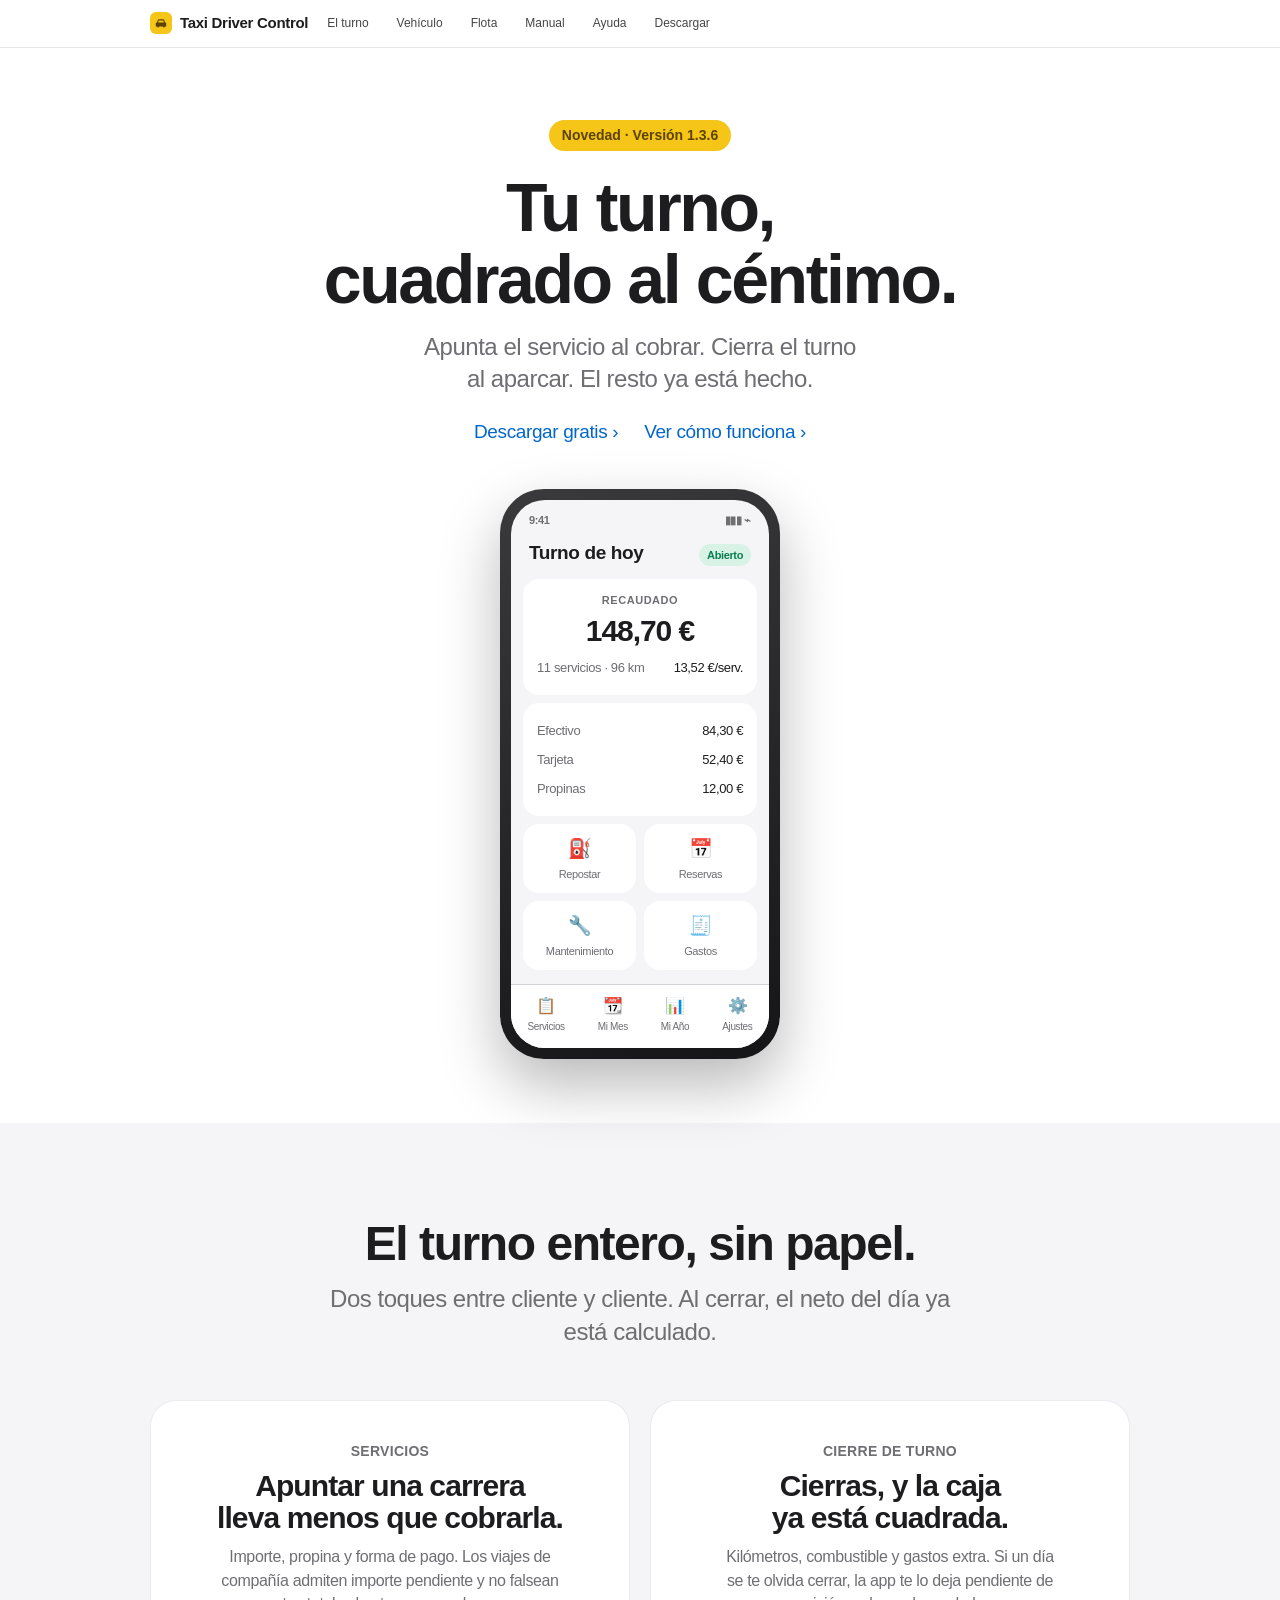
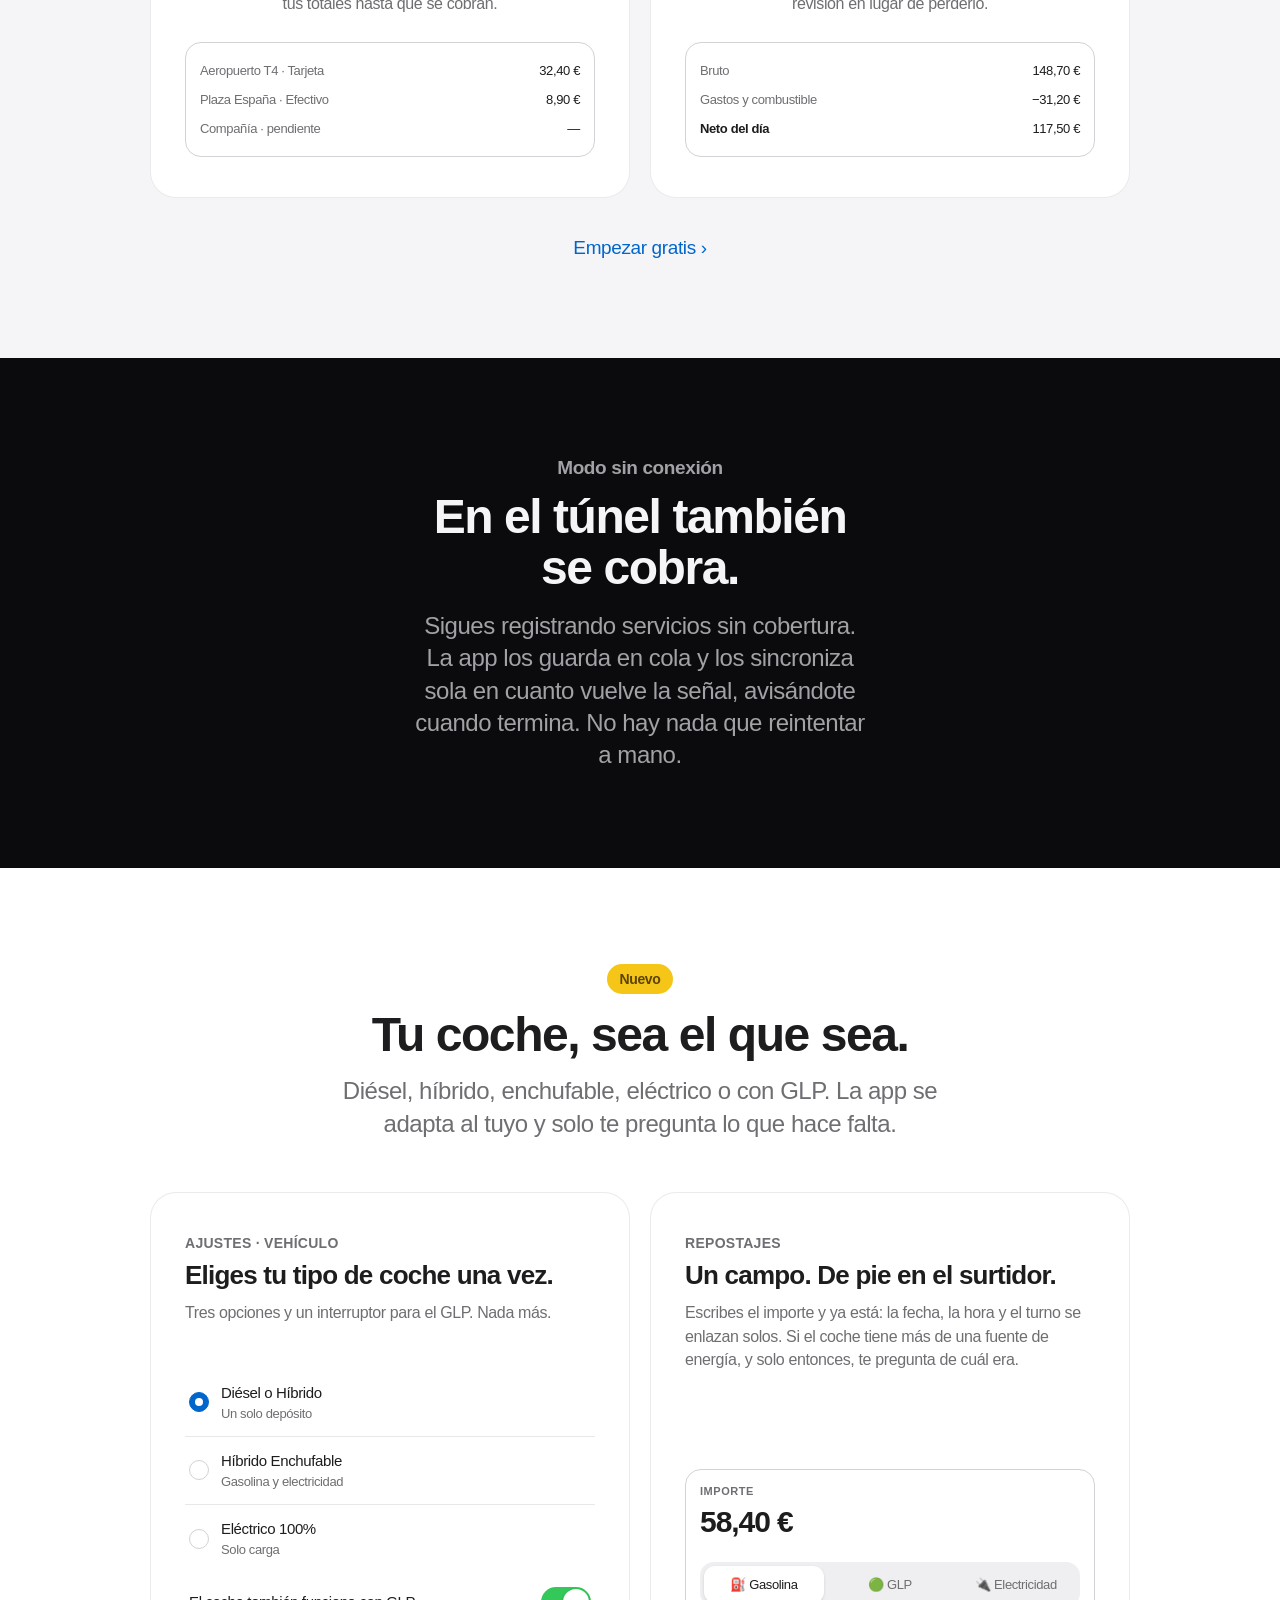
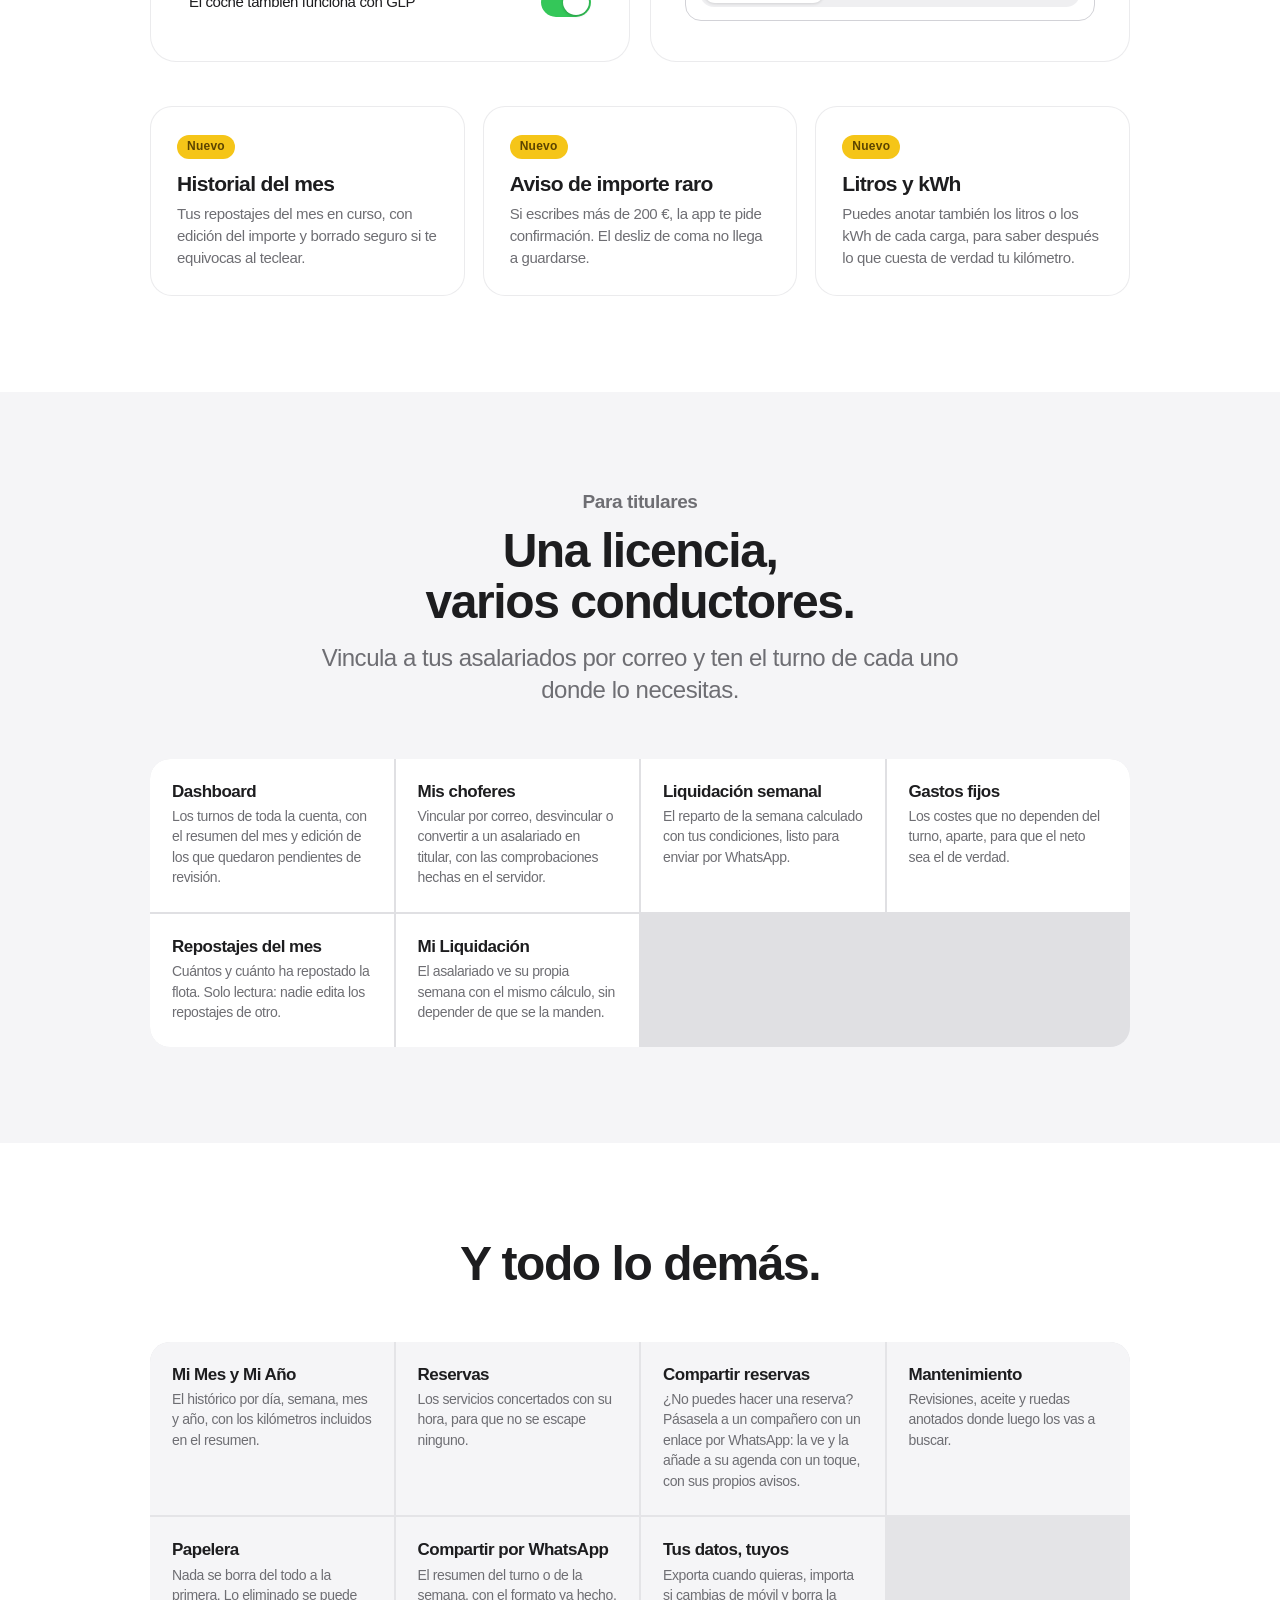
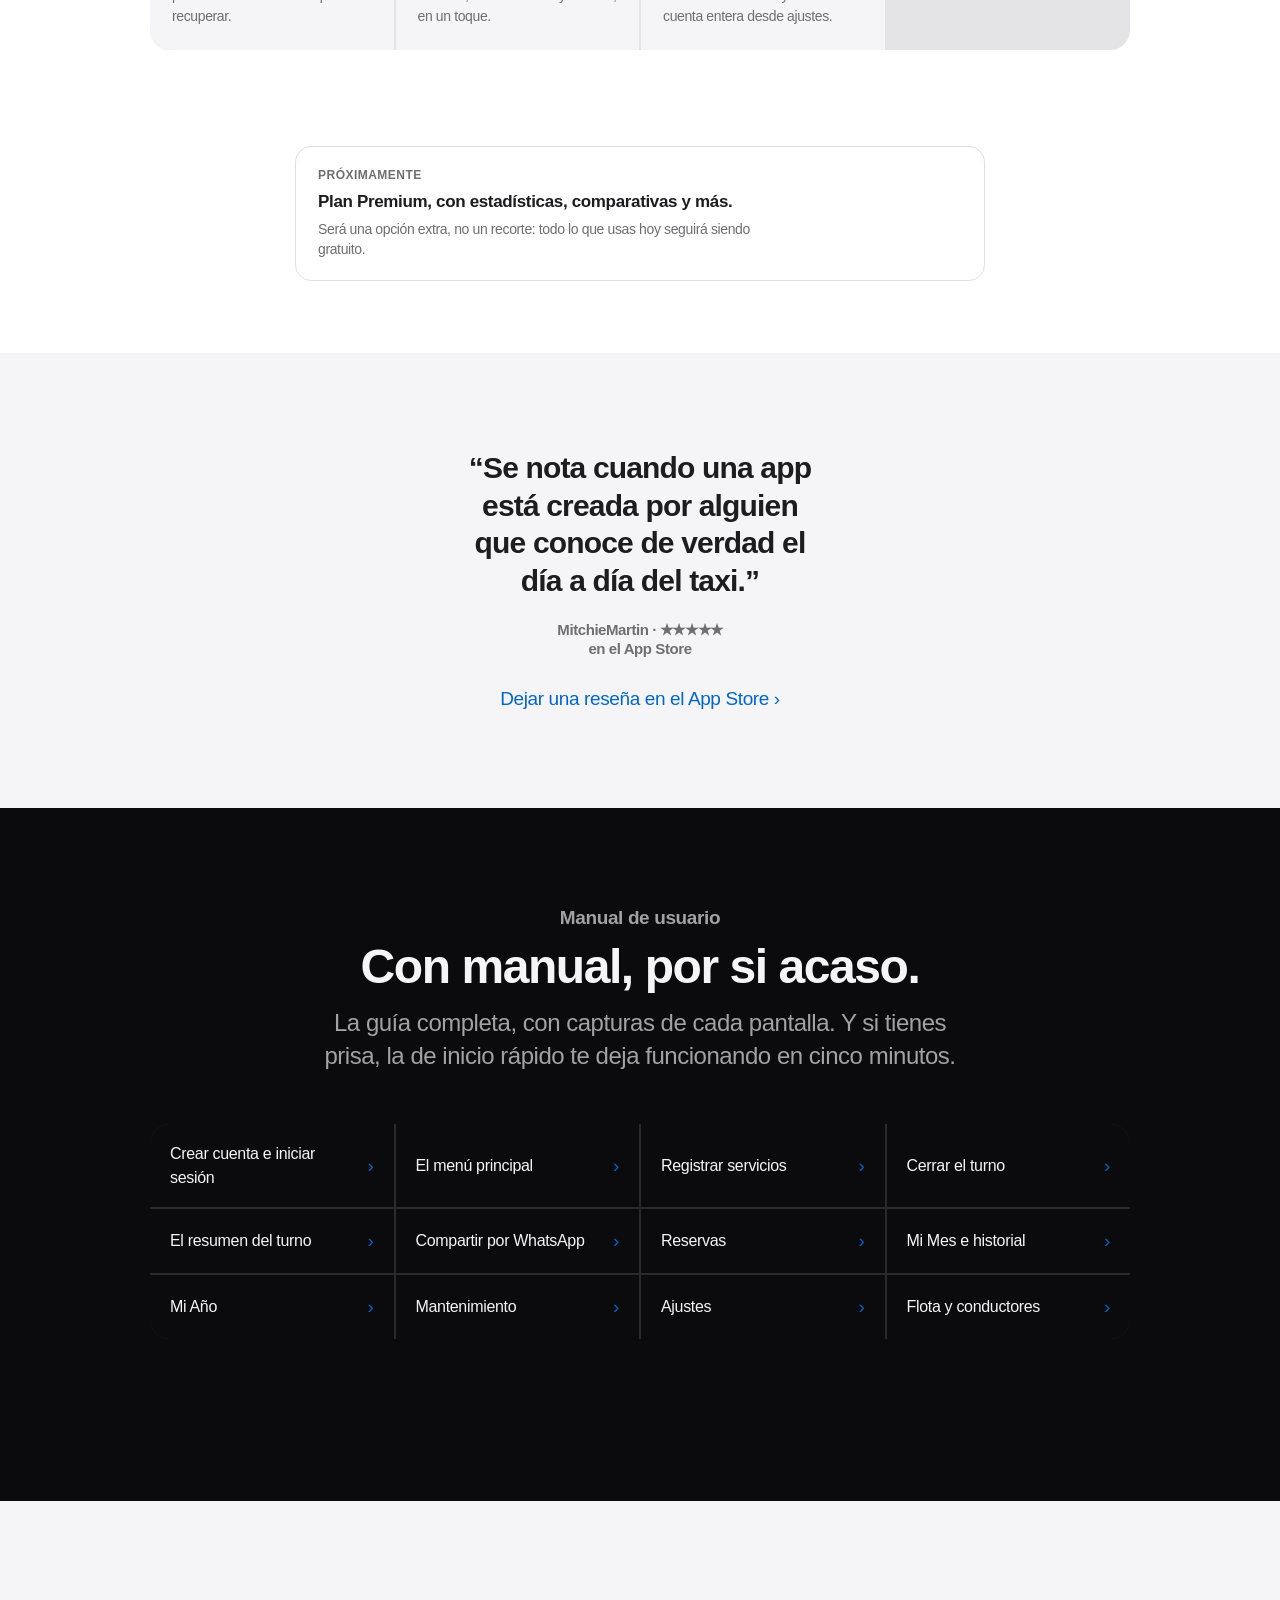
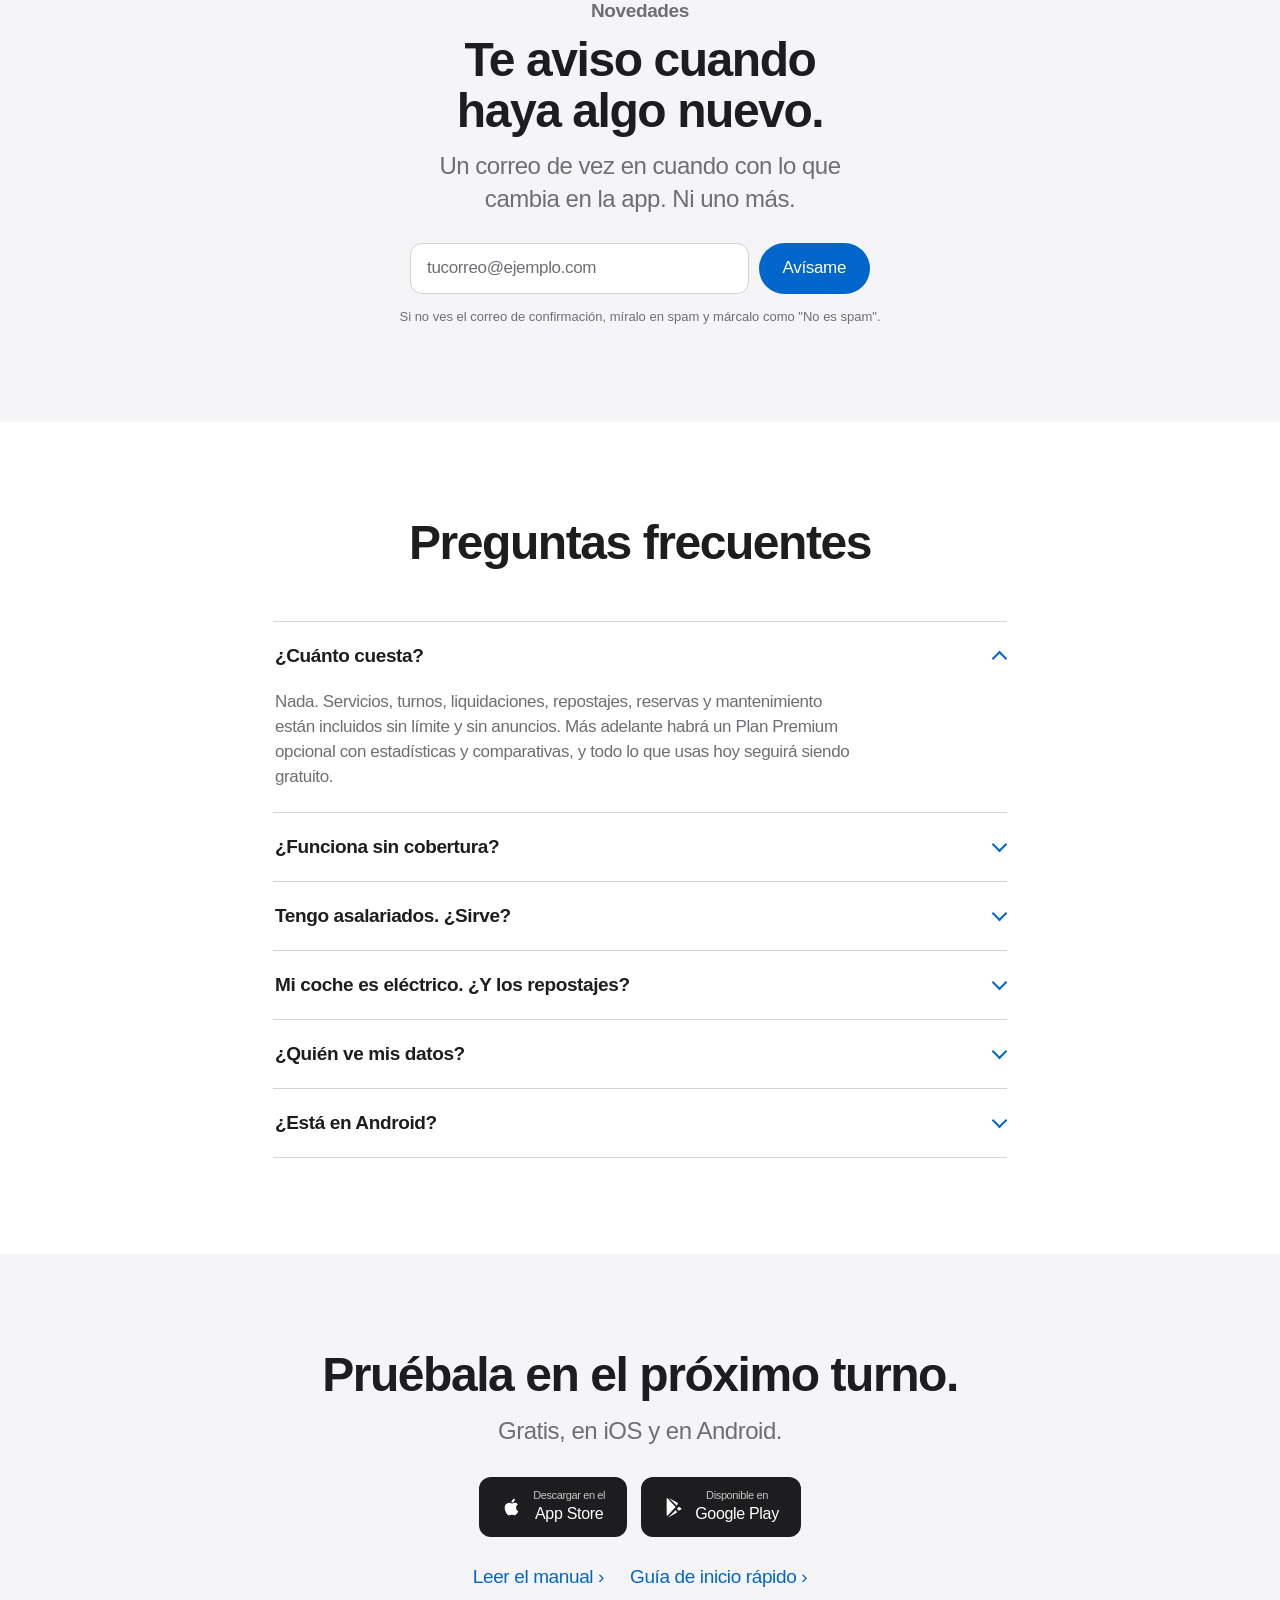
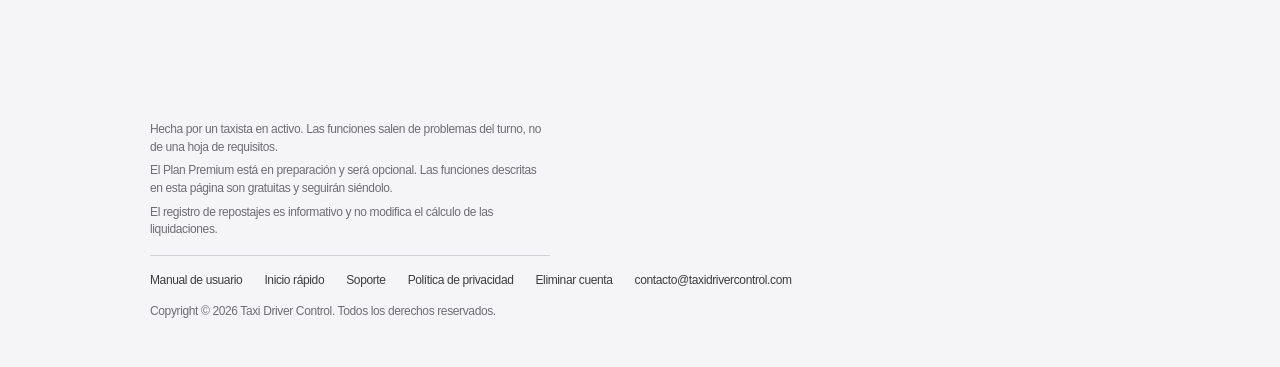
==== commit 4fe7ace4: "web: versión 1.3.6 y compartir reservas en portada y manual" ====
--- a/index.html
+++ b/index.html
@@ -61,7 +61,7 @@
   <!-- HERO -->
   <div class="hero">
     <div class="narrow">
-      <span class="badgeline">Novedad · Versión 1.1.4</span>
+      <span class="badgeline">Novedad · Versión 1.3.6</span>
       <h1 class="display">Tu turno,<br>cuadrado al céntimo.</h1>
       <p class="intro">Apunta el servicio al cobrar. Cierra el turno al aparcar. El resto ya está hecho.</p>
       <p class="links">
@@ -234,6 +234,7 @@
       <div class="more">
         <div class="rv"><h3>Mi Mes y Mi Año</h3><p>El histórico por día, semana, mes y año, con los kilómetros incluidos en el resumen.</p></div>
         <div class="rv"><h3>Reservas</h3><p>Los servicios concertados con su hora, para que no se escape ninguno.</p></div>
+        <div class="rv"><h3>Compartir reservas</h3><p>¿No puedes hacer una reserva? Pásasela a un compañero con un enlace por WhatsApp: la ve y la añade a su agenda con un toque, con sus propios avisos.</p></div>
         <div class="rv"><h3>Mantenimiento</h3><p>Revisiones, aceite y ruedas anotados donde luego los vas a buscar.</p></div>
         <div class="rv"><h3>Papelera</h3><p>Nada se borra del todo a la primera. Lo eliminado se puede recuperar.</p></div>
         <div class="rv"><h3>Compartir por WhatsApp</h3><p>El resumen del turno o de la semana, con el formato ya hecho, en un toque.</p></div>
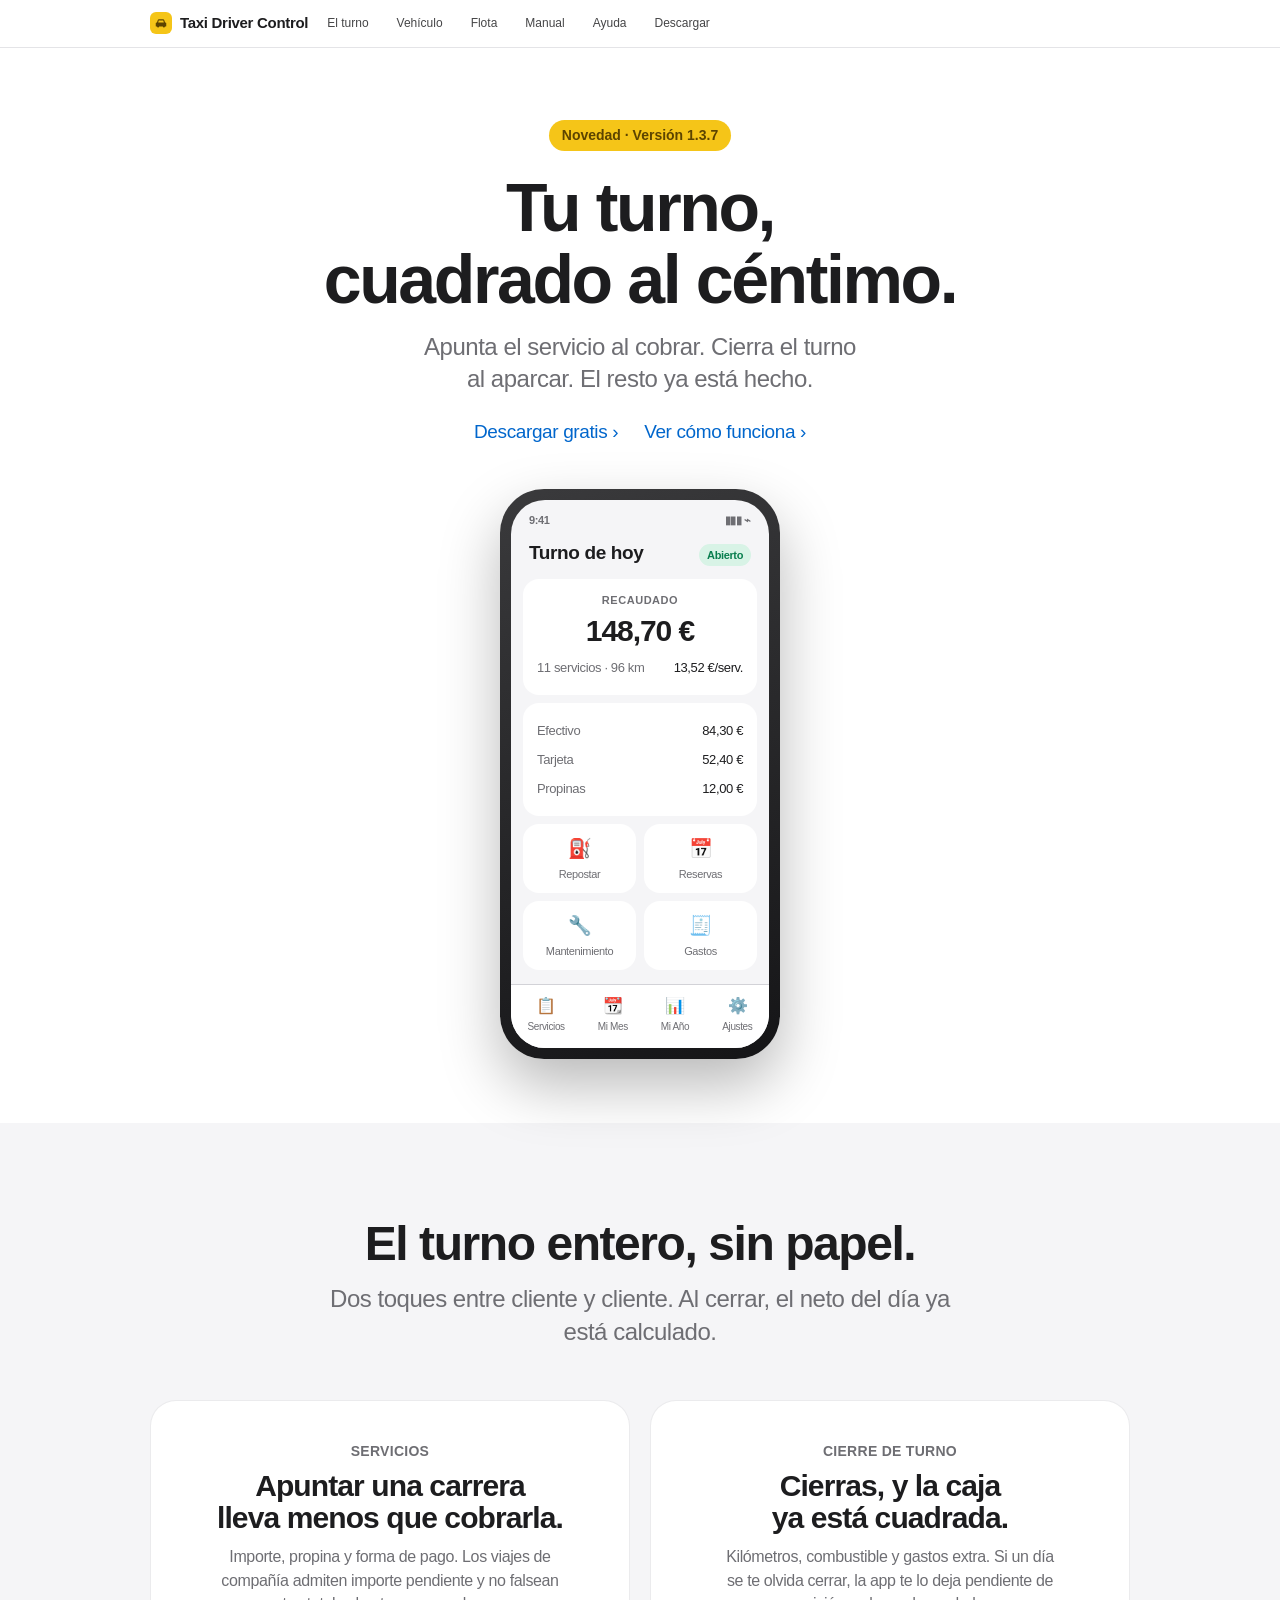
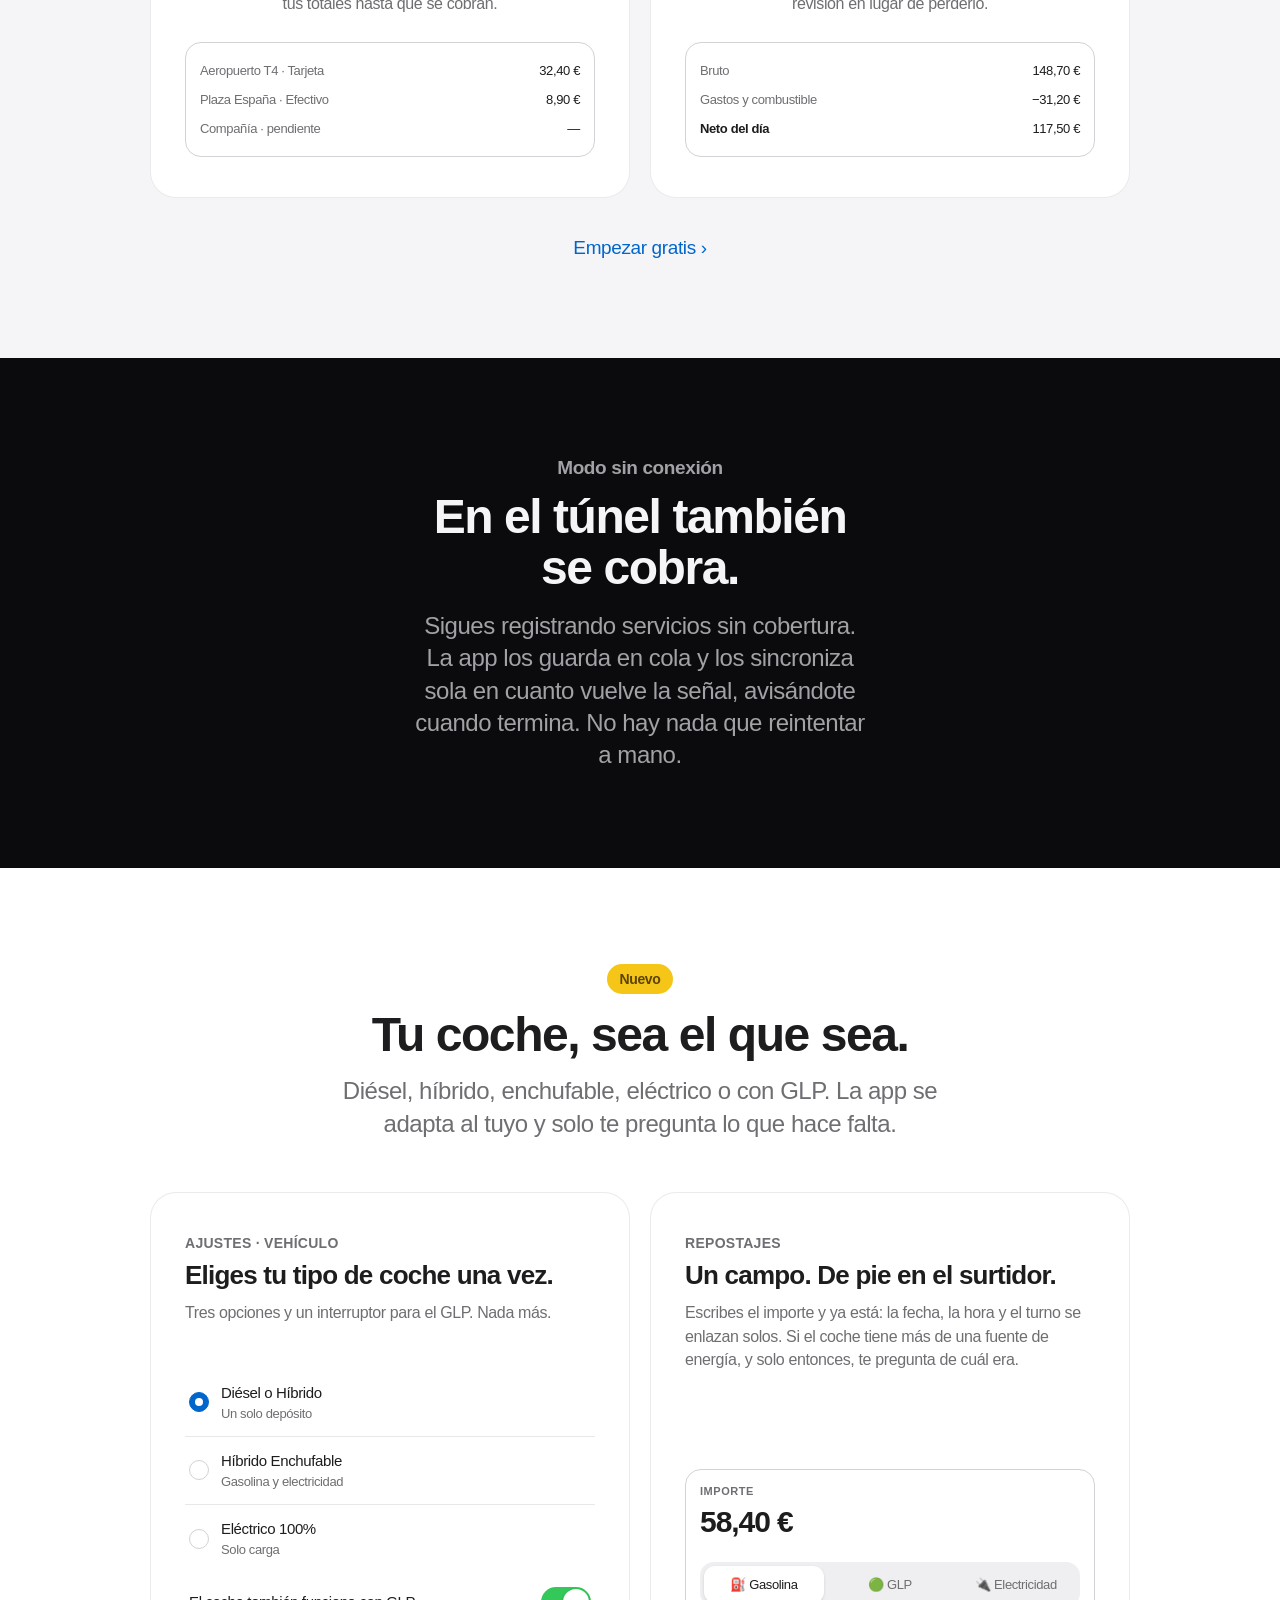
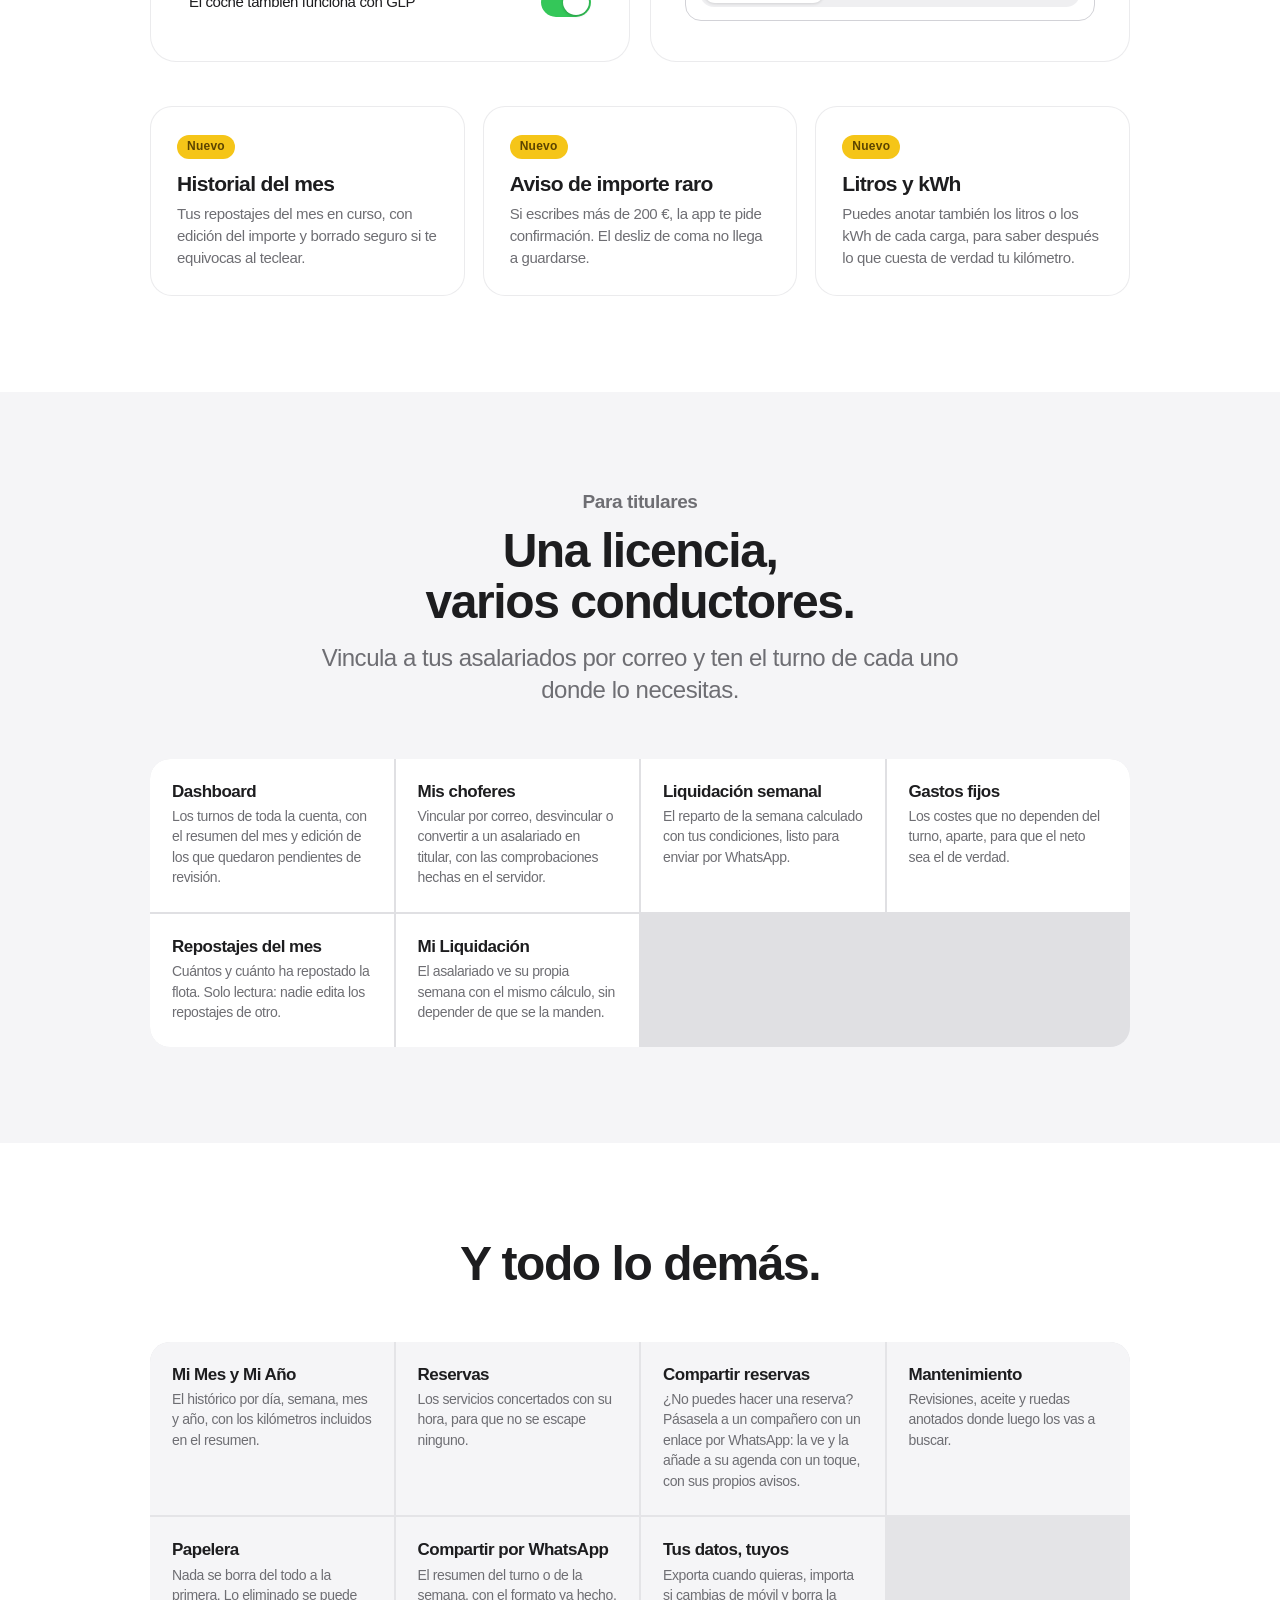
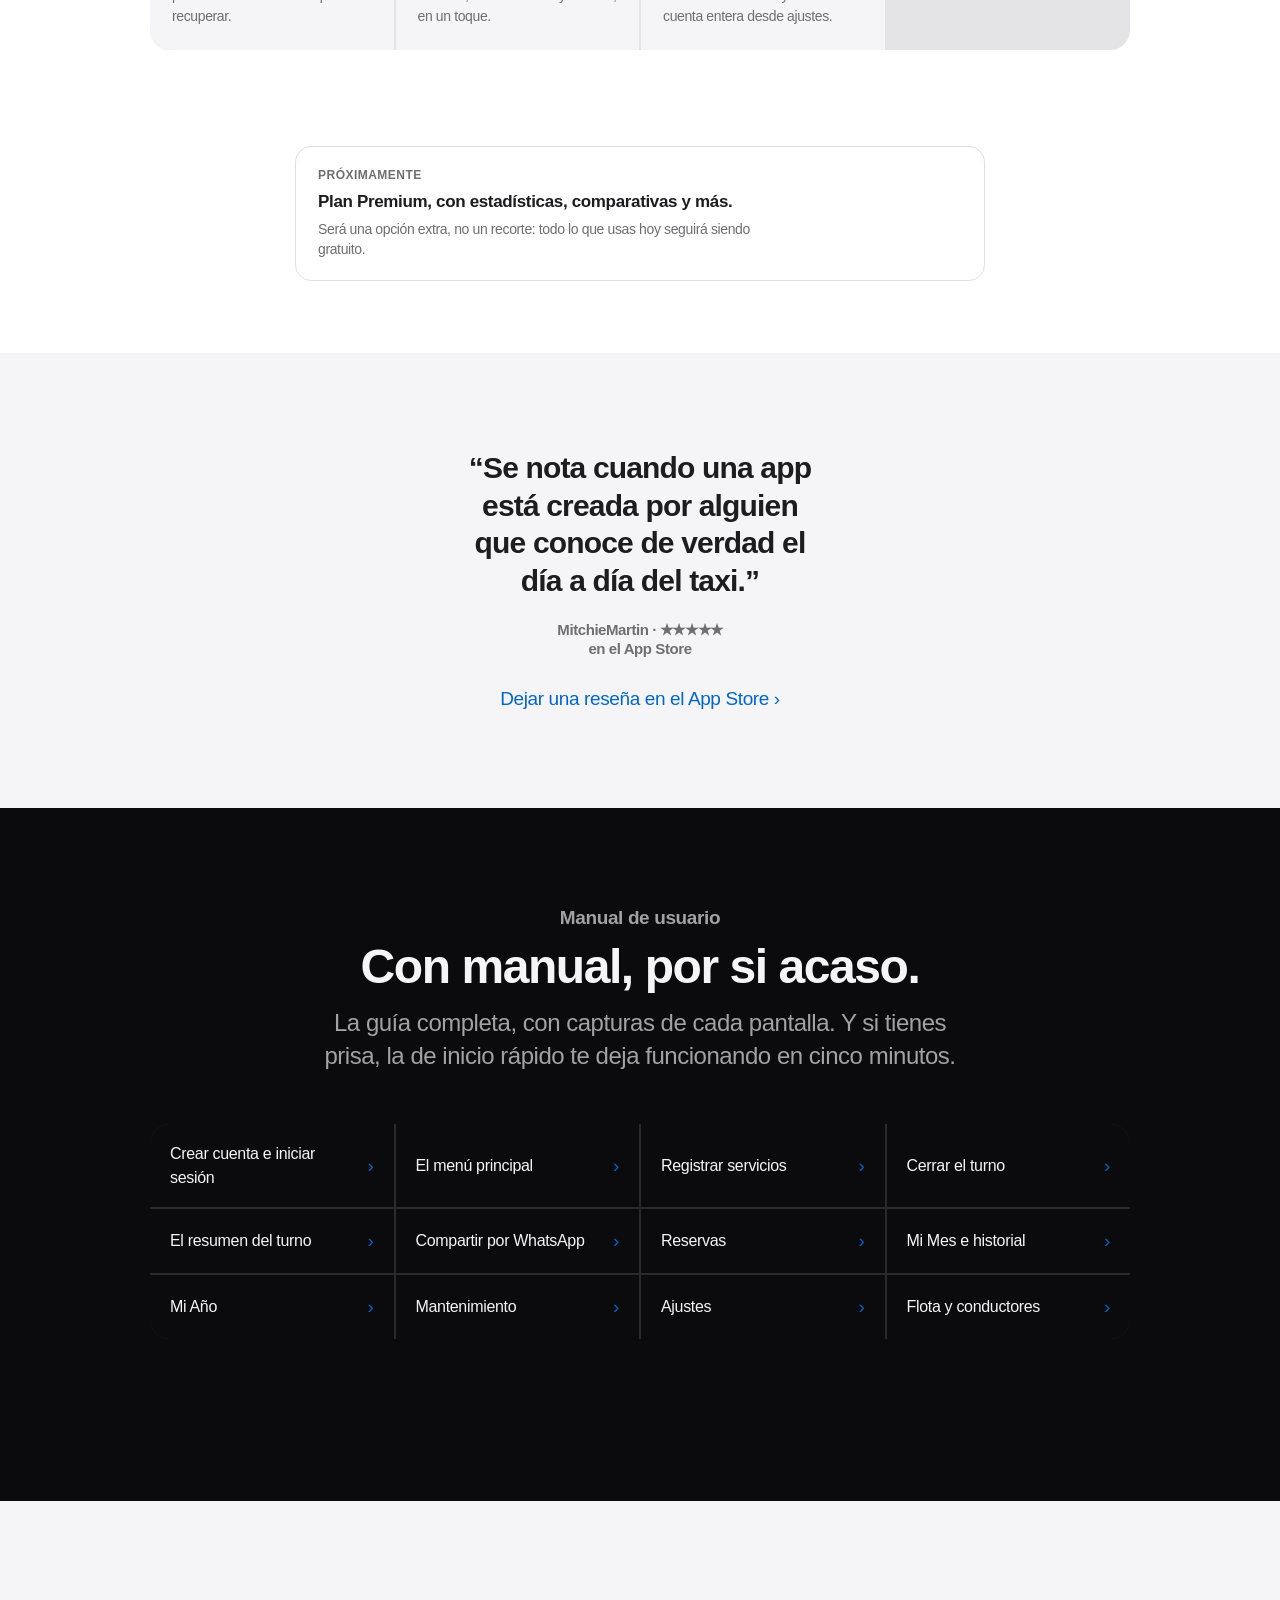
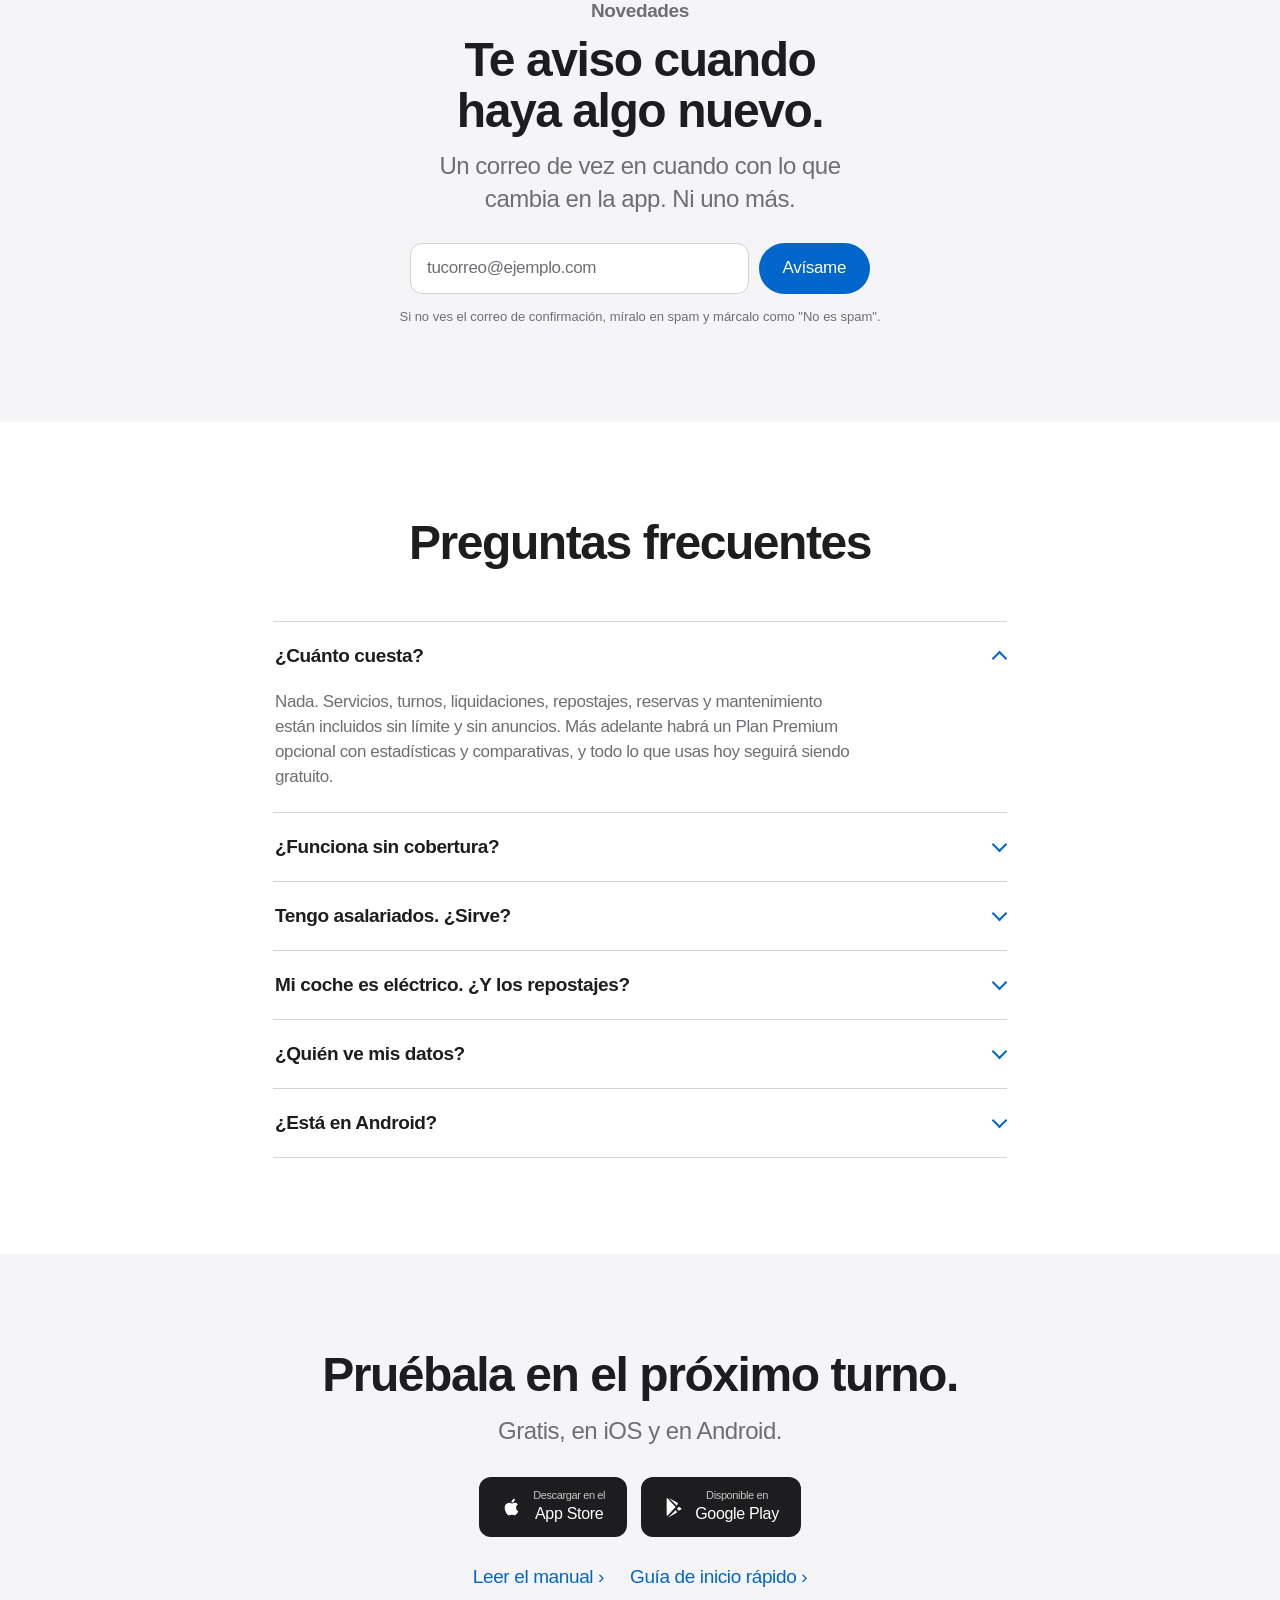
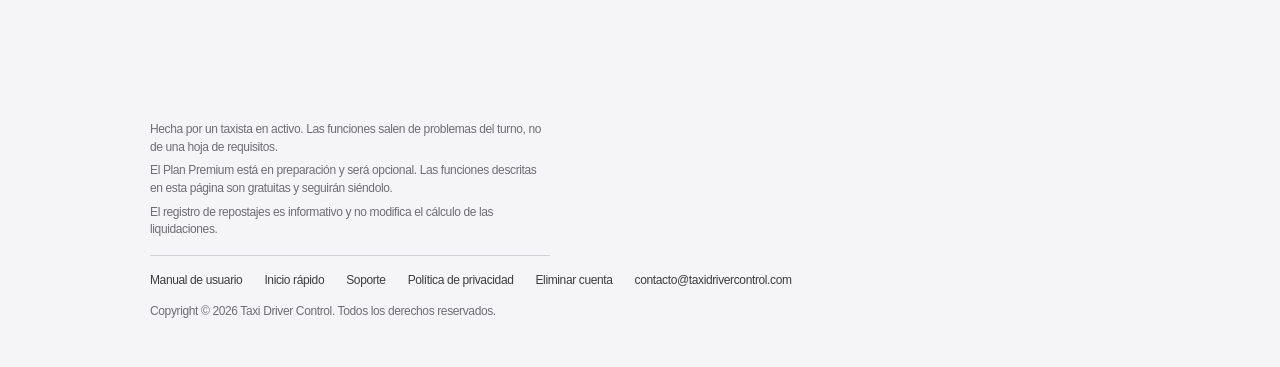
==== commit e6d9c150: "Actualiza cartelito a versión 1.3.7" ====
--- a/index.html
+++ b/index.html
@@ -61,7 +61,7 @@
   <!-- HERO -->
   <div class="hero">
     <div class="narrow">
-      <span class="badgeline">Novedad · Versión 1.3.6</span>
+      <span class="badgeline">Novedad · Versión 1.3.7</span>
       <h1 class="display">Tu turno,<br>cuadrado al céntimo.</h1>
       <p class="intro">Apunta el servicio al cobrar. Cierra el turno al aparcar. El resto ya está hecho.</p>
       <p class="links">
